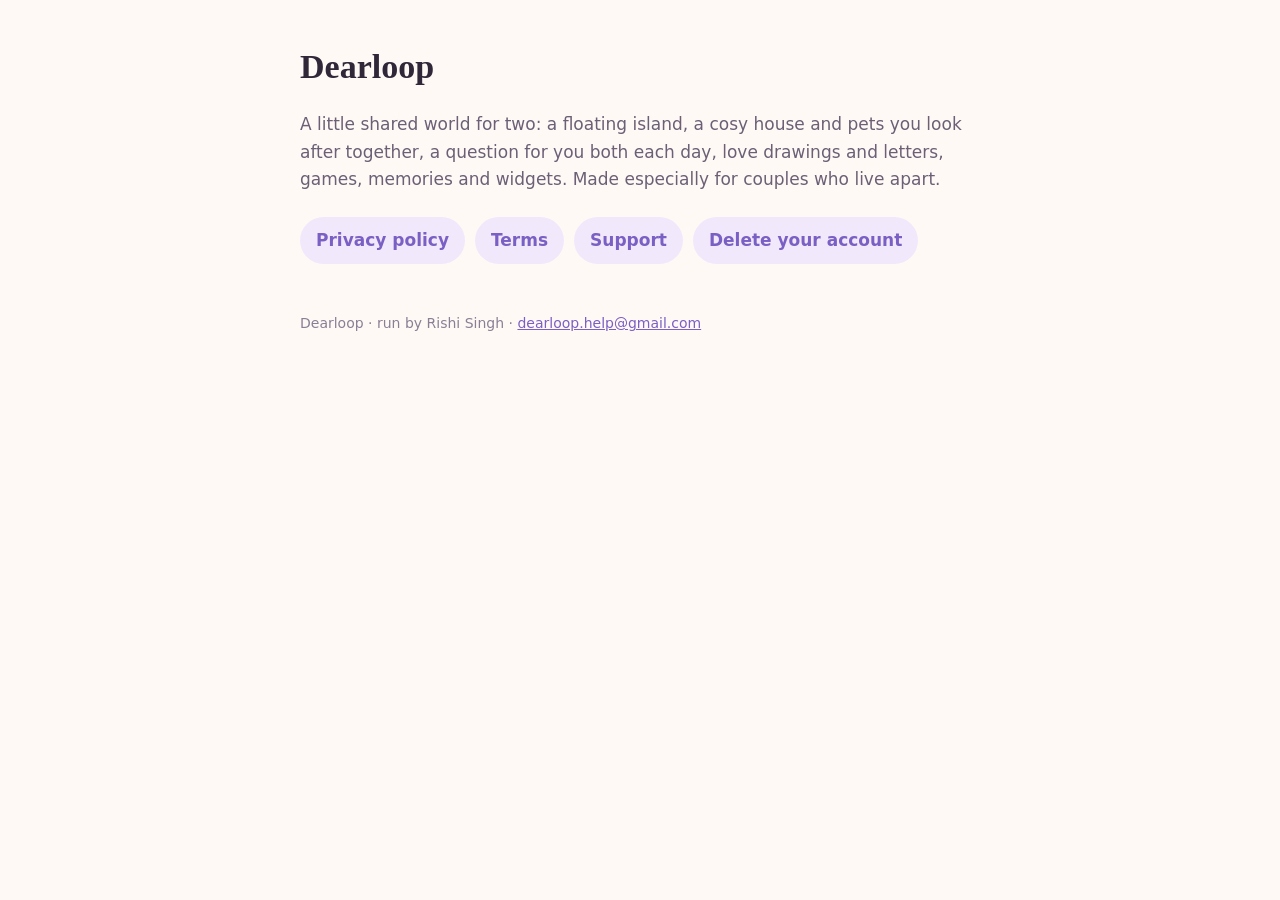
==== index.html @ 75c6da75 "Dearloop website: home, privacy policy, terms, account deletion, support Co-Authored-By: Claude Opus" ====
<!doctype html><html lang="en"><head><meta charset="utf-8"><meta name="viewport" content="width=device-width,initial-scale=1">
<title>Dearloop</title><meta name="description" content="Dearloop: a little shared world for two.">
<style>body{font:17px/1.6 -apple-system,system-ui,sans-serif;max-width:680px;margin:0 auto;padding:40px 20px;color:#302738;background:#FFF9F6}
h1{font-family:Georgia,serif;font-size:34px;margin:0 0 8px}h2{font-size:19px;margin-top:28px}a{color:#7A5FC4}
.lede{color:#6B6075}.links{display:flex;flex-wrap:wrap;gap:10px;margin-top:24px}.links a{background:#F1E9FB;border-radius:999px;padding:10px 16px;text-decoration:none;font-weight:600}
footer{margin-top:48px;color:#8A7F94;font-size:14px}
@media(prefers-color-scheme:dark){body{background:#17121F;color:#EDE7F3}.lede{color:#B3A9BF}.links a{background:#2A2238;color:#CDB8F5}a{color:#CDB8F5}}</style>
</head><body><h1>Dearloop</h1><p class="lede">A little shared world for two: a floating island, a cosy house and pets you look after together,
a question for you both each day, love drawings and letters, games, memories and widgets. Made especially for couples who live apart.</p>
<div class="links"><a href="privacy.html">Privacy policy</a><a href="terms.html">Terms</a><a href="support.html">Support</a><a href="delete-account.html">Delete your account</a></div><footer>Dearloop · run by Rishi Singh · <a href="mailto:dearloop.help@gmail.com">dearloop.help@gmail.com</a></footer></body></html>
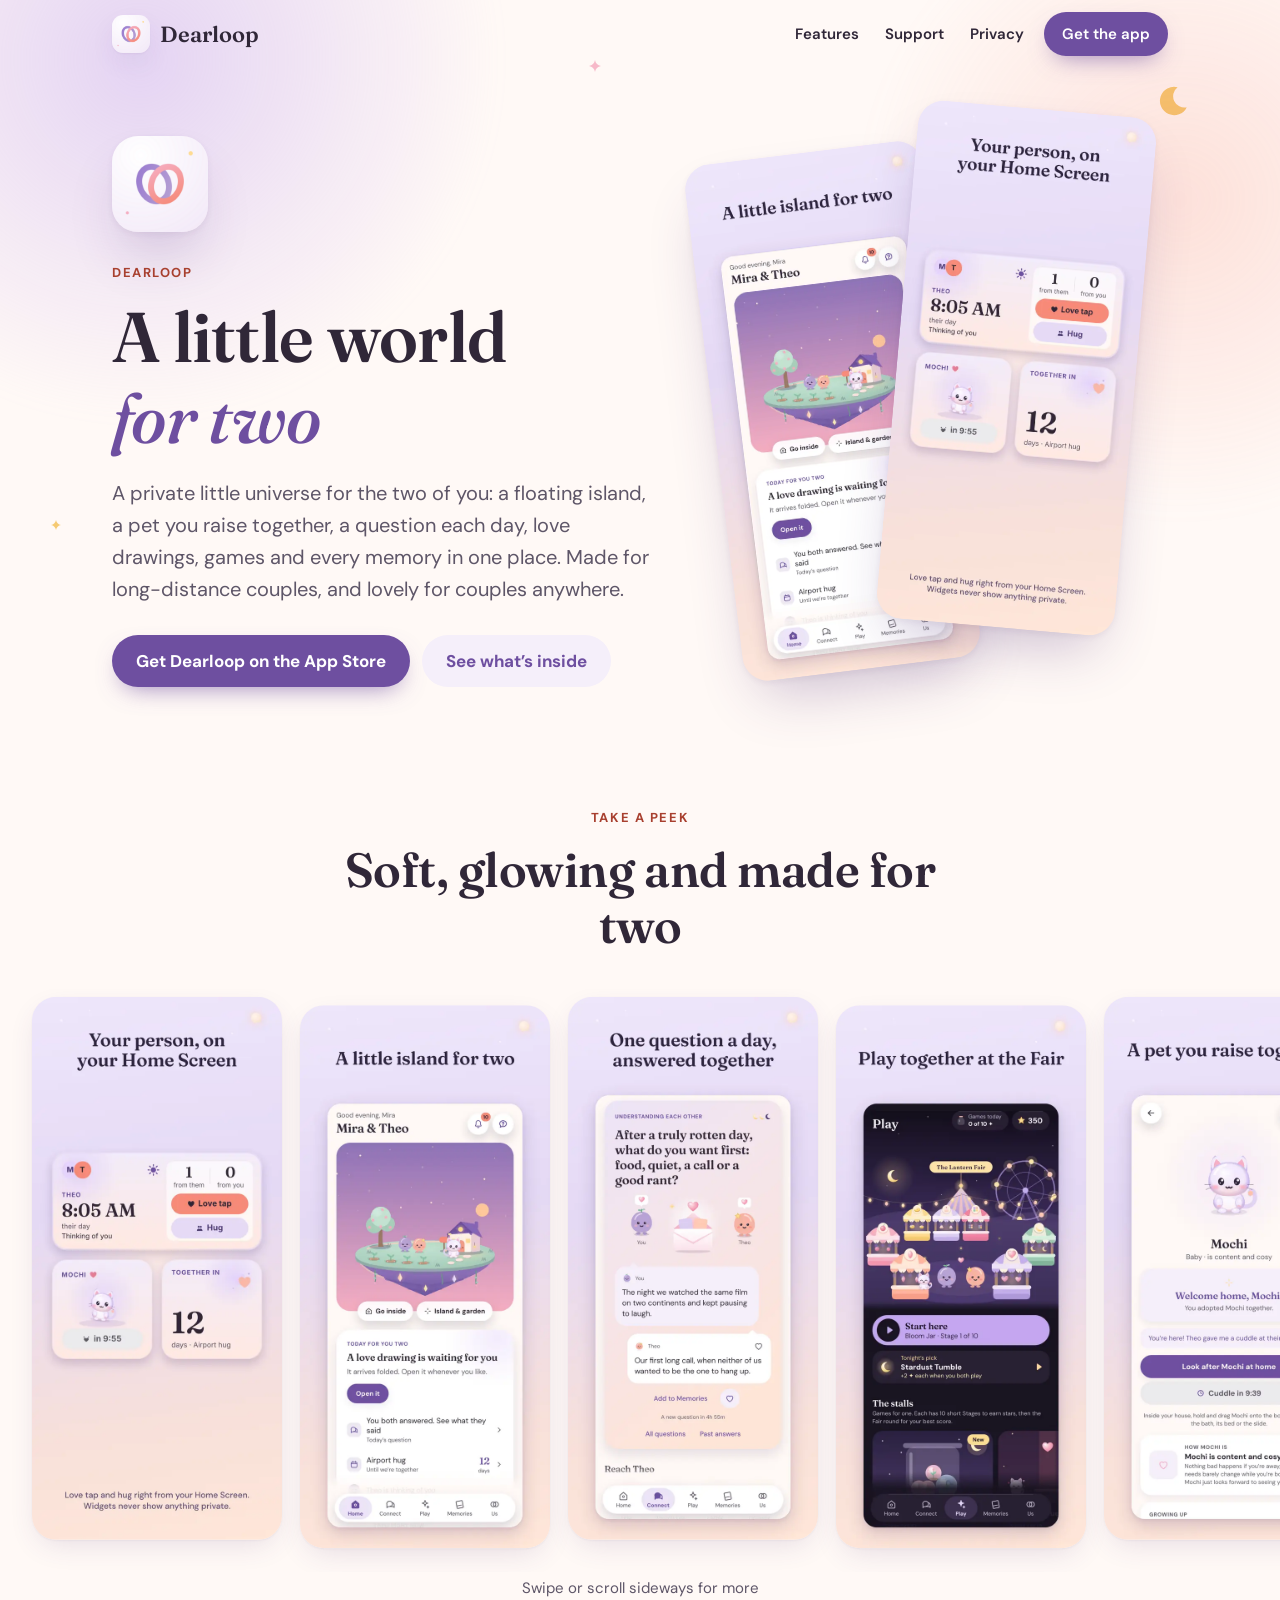
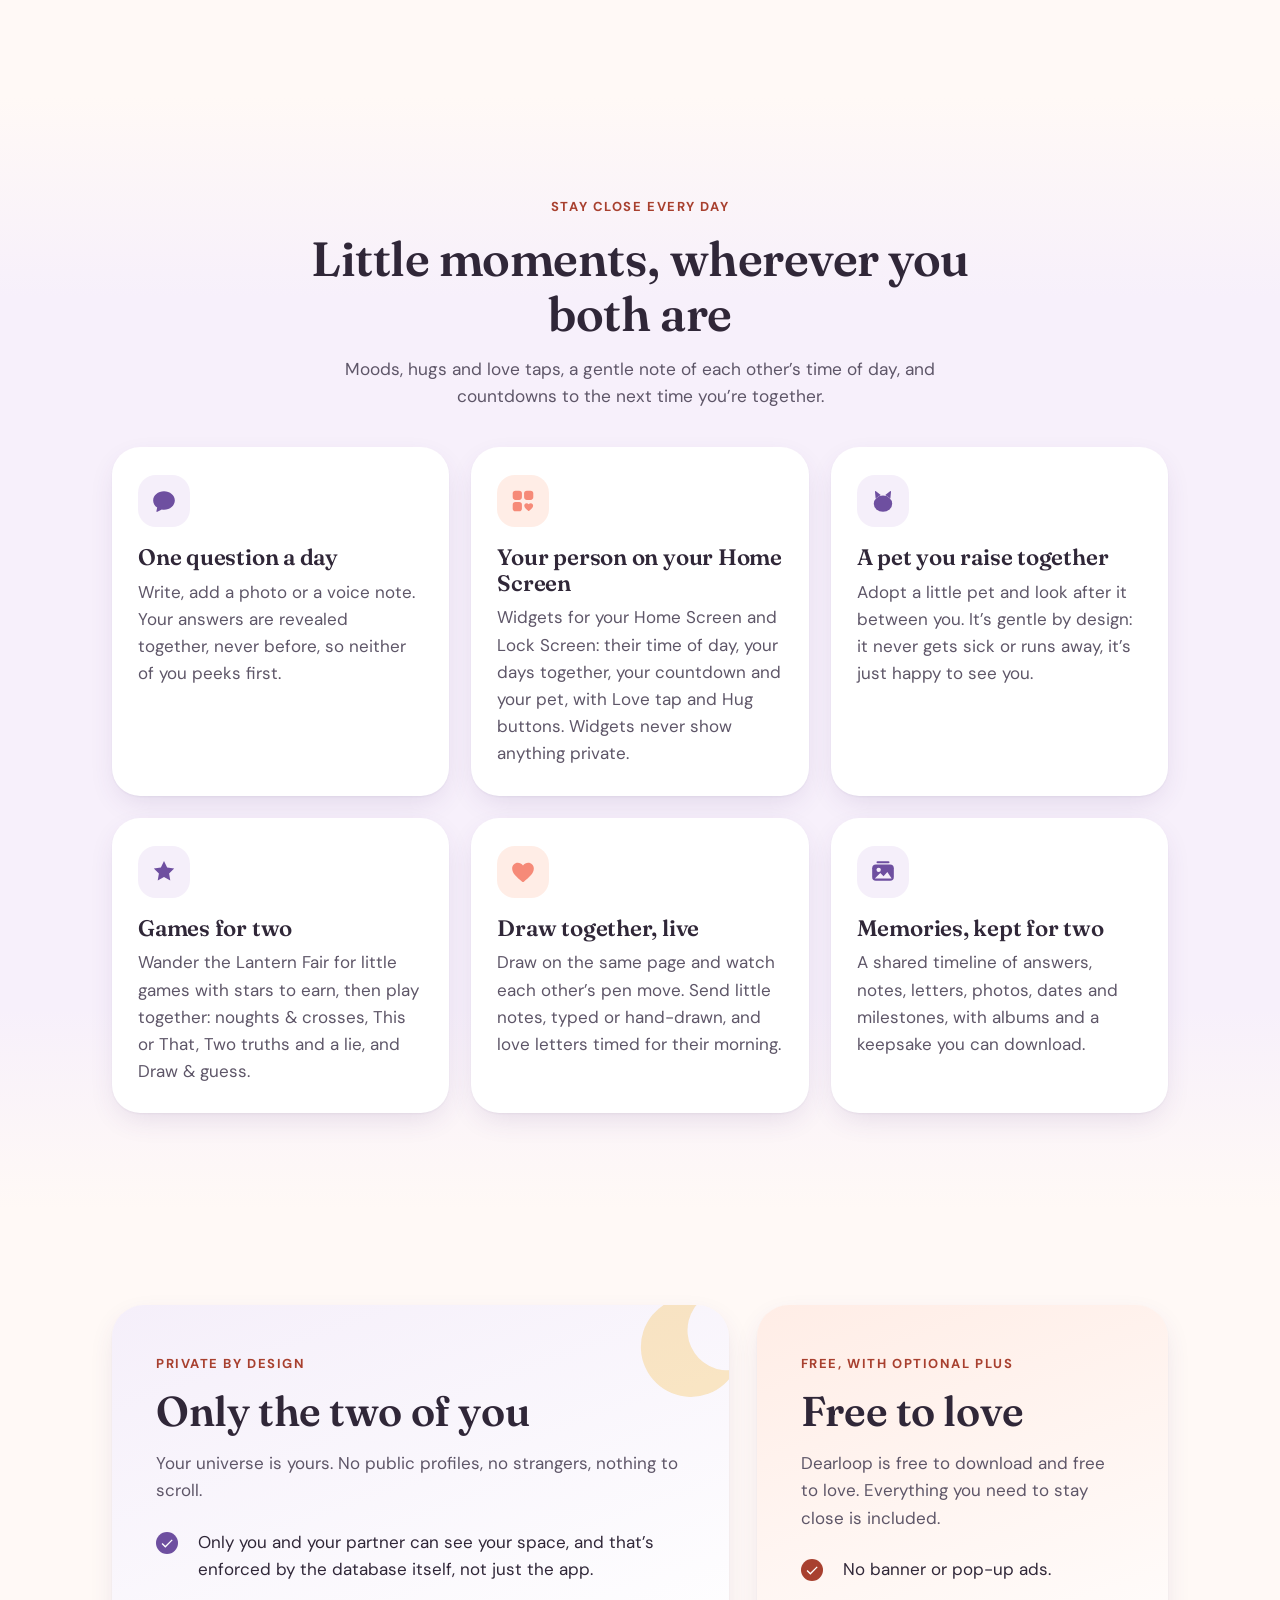
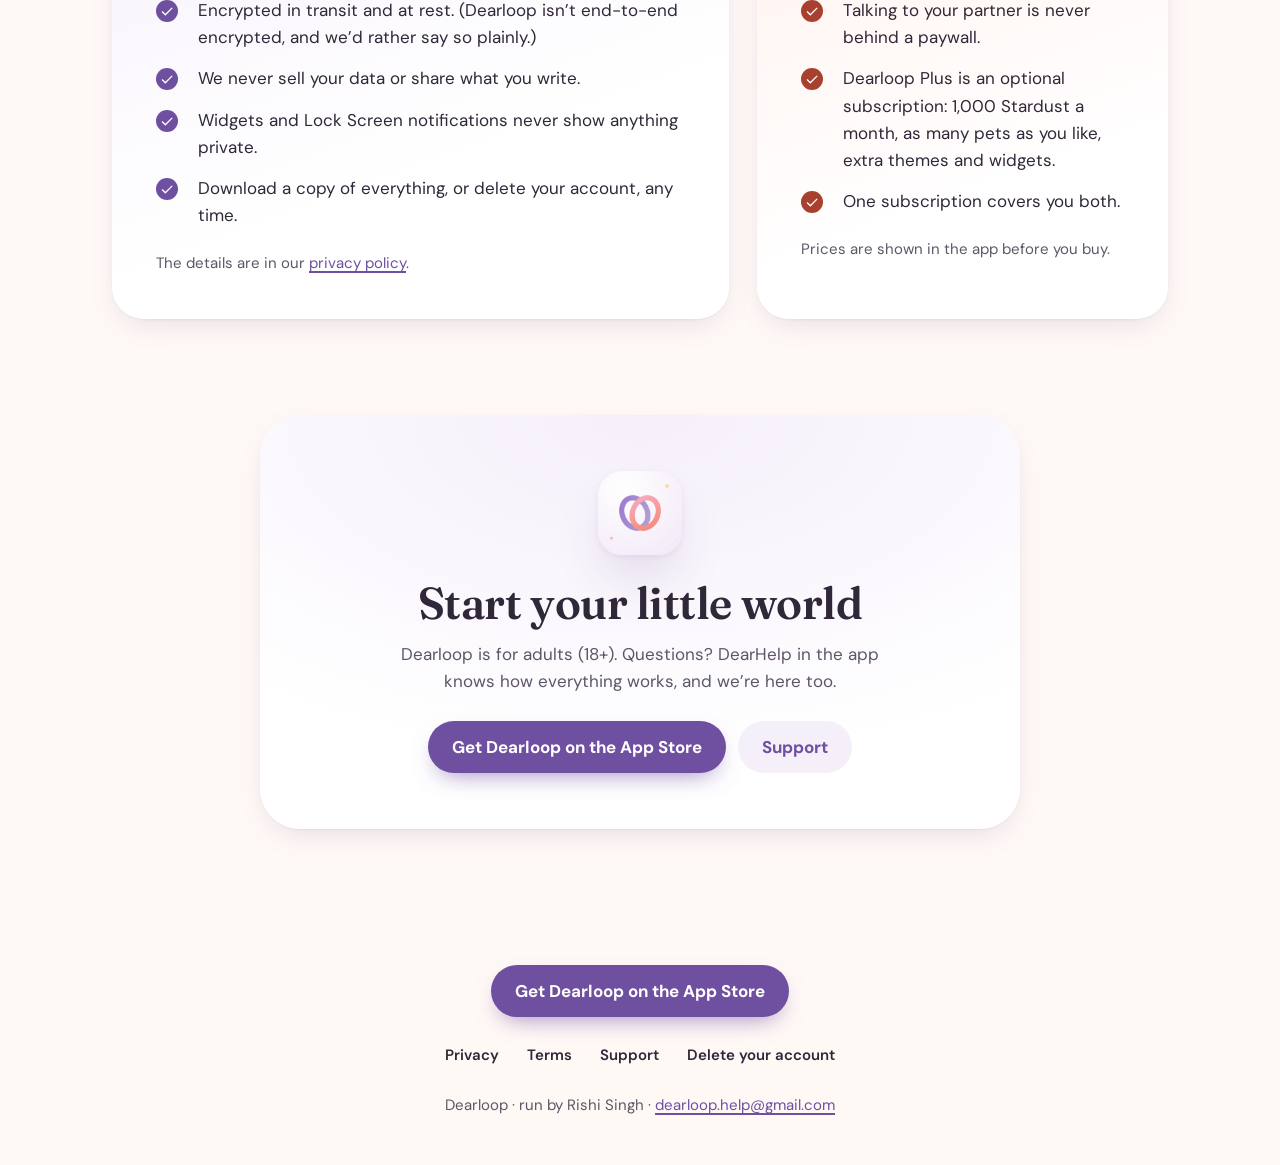
==== commit 8fcade92: "New Dearloop website: animated home page, App Store button, support FAQ, styled legal pages" ====
--- a/index.html
+++ b/index.html
@@ -1,10 +1,355 @@
-<!doctype html><html lang="en"><head><meta charset="utf-8"><meta name="viewport" content="width=device-width,initial-scale=1">
-<title>Dearloop</title><meta name="description" content="Dearloop: a little shared world for two.">
-<style>body{font:17px/1.6 -apple-system,system-ui,sans-serif;max-width:680px;margin:0 auto;padding:40px 20px;color:#302738;background:#FFF9F6}
-h1{font-family:Georgia,serif;font-size:34px;margin:0 0 8px}h2{font-size:19px;margin-top:28px}a{color:#7A5FC4}
-.lede{color:#6B6075}.links{display:flex;flex-wrap:wrap;gap:10px;margin-top:24px}.links a{background:#F1E9FB;border-radius:999px;padding:10px 16px;text-decoration:none;font-weight:600}
-footer{margin-top:48px;color:#8A7F94;font-size:14px}
-@media(prefers-color-scheme:dark){body{background:#17121F;color:#EDE7F3}.lede{color:#B3A9BF}.links a{background:#2A2238;color:#CDB8F5}a{color:#CDB8F5}}</style>
-</head><body><h1>Dearloop</h1><p class="lede">A little shared world for two: a floating island, a cosy house and pets you look after together,
-a question for you both each day, love drawings and letters, games, memories and widgets. Made especially for couples who live apart.</p>
-<div class="links"><a href="privacy.html">Privacy policy</a><a href="terms.html">Terms</a><a href="support.html">Support</a><a href="delete-account.html">Delete your account</a></div><footer>Dearloop · run by Rishi Singh · <a href="mailto:dearloop.help@gmail.com">dearloop.help@gmail.com</a></footer></body></html>
+<!doctype html>
+<html lang="en">
+<head>
+<meta charset="utf-8">
+<meta name="viewport" content="width=device-width,initial-scale=1">
+<title>Dearloop · A little world for two</title>
+<meta name="description" content="Dearloop is a little world for two: a question a day answered together, widgets with love taps and hugs, a pet you raise together, games, live drawing and shared memories. Made for long-distance couples.">
+<link rel="canonical" href="https://rsingh3mags.github.io/">
+<meta name="theme-color" content="#FFF9F6" media="(prefers-color-scheme: light)">
+<meta name="theme-color" content="#191421" media="(prefers-color-scheme: dark)">
+<meta property="og:type" content="website">
+<meta property="og:site_name" content="Dearloop">
+<meta property="og:title" content="Dearloop · A little world for two">
+<meta property="og:description" content="Dearloop is a little world for two: a question a day answered together, widgets with love taps and hugs, a pet you raise together, games, live drawing and shared memories. Made for long-distance couples.">
+<meta property="og:url" content="https://rsingh3mags.github.io/">
+<meta property="og:image" content="https://rsingh3mags.github.io/img/og.jpg">
+<meta property="og:image:width" content="1200">
+<meta property="og:image:height" content="630">
+<meta property="og:image:alt" content="The Dearloop icon beside three screens from the app">
+<meta name="twitter:card" content="summary_large_image">
+<link rel="icon" type="image/png" href="img/favicon.png">
+<link rel="apple-touch-icon" href="img/apple-touch-icon.png">
+<link rel="preconnect" href="https://fonts.googleapis.com">
+<link rel="preconnect" href="https://fonts.gstatic.com" crossorigin>
+<link rel="stylesheet" href="https://fonts.googleapis.com/css2?family=DM+Sans:opsz,wght@9..40,400;9..40,600;9..40,700&family=Fraunces:ital,opsz,wght@0,9..144,500;0,9..144,600;1,9..144,500&display=swap">
+<style>:root{
+  color-scheme:light dark;
+  --bg:#FFF9F6;--bg2:#F7F0FB;--surface:#FFFFFF;--tint:#F5EFFA;--peach-tint:#FFEDE6;
+  --text:#302738;--muted:#5E5668;--brand:#6E4FA0;--brand-ink:#FFFFFF;--peach:#F68A78;--peach-ink:#A8402F;
+  --gold:#F5C25B;--rose:#F6AEC2;--lav:#B8A2D4;--icon-hole:#F5EFFA;
+  --shadow:0 1px 2px rgba(64,40,90,.05),0 10px 30px -8px rgba(80,50,120,.16);
+  --shadow-lg:0 2px 6px rgba(64,40,90,.06),0 30px 60px -20px rgba(80,50,120,.32);
+  --halo1:rgba(196,167,240,.45);--halo2:rgba(246,138,120,.22);
+  --display:"Fraunces",Georgia,"Times New Roman",serif;
+  --body:"DM Sans",system-ui,-apple-system,"Segoe UI",sans-serif;
+}
+@media (prefers-color-scheme:dark){:root{
+  --bg:#191421;--bg2:#1E1828;--surface:#292134;--tint:#33293F;--peach-tint:#3A2833;
+  --text:#F4EEF8;--muted:#C4B8CE;--brand:#C4A7F0;--brand-ink:#1B1424;--peach:#F7A090;--peach-ink:#FFB7A8;
+  --gold:#FFDC93;--rose:#F0A6BC;--lav:#8F78B5;--icon-hole:#33293F;
+  --shadow:0 1px 2px rgba(0,0,0,.3),0 12px 30px -10px rgba(0,0,0,.55);
+  --shadow-lg:0 2px 6px rgba(0,0,0,.3),0 30px 60px -20px rgba(0,0,0,.7);
+  --halo1:rgba(140,100,210,.30);--halo2:rgba(246,138,120,.14);
+}}
+*,*::before,*::after{box-sizing:border-box}
+html{-webkit-text-size-adjust:100%;scroll-behavior:smooth}
+body{margin:0;background:var(--bg);color:var(--text);font:400 17px/1.6 var(--body);overflow-x:hidden;
+  -webkit-font-smoothing:antialiased;text-rendering:optimizeLegibility}
+img,svg{display:block;max-width:100%}
+img{height:auto}
+a{color:var(--brand);text-underline-offset:3px;text-decoration-thickness:1.5px}
+a:hover{text-decoration-thickness:2.5px}
+:focus-visible{outline:3px solid var(--brand);outline-offset:3px;border-radius:10px}
+h1,h2,h3{font-family:var(--display);font-weight:600;line-height:1.15;letter-spacing:-.01em;margin:0;font-optical-sizing:auto}
+p{margin:0}
+.wrap{width:100%;max-width:1120px;margin:0 auto;padding:0 16px}
+@media (min-width:720px){.wrap{padding:0 32px}}
+.skip{position:absolute;left:-9999px;top:8px;z-index:10;background:var(--surface);padding:10px 16px;border-radius:12px}
+.skip:focus{left:16px}
+
+/* Header */
+.top{position:sticky;top:0;z-index:5;transition:background-color .3s ease,box-shadow .3s ease}
+.top .wrap{display:flex;align-items:center;justify-content:space-between;gap:12px;padding-top:12px;padding-bottom:12px}
+.top.stuck{background:color-mix(in srgb,var(--bg) 78%,transparent);-webkit-backdrop-filter:blur(16px) saturate(1.4);backdrop-filter:blur(16px) saturate(1.4);box-shadow:0 8px 24px -16px rgba(60,40,90,.35)}
+.nav{align-items:center}
+.btn.mini{min-height:44px;padding:0 18px;font-size:15px;margin-left:6px}
+.brand{display:flex;align-items:center;gap:10px;text-decoration:none;color:var(--text);font:600 22px/1 var(--display)}
+.brand img{width:38px;height:38px;border-radius:11px;box-shadow:var(--shadow)}
+.nav{display:flex;gap:2px;flex-wrap:nowrap;justify-content:flex-end}
+.nav a{color:var(--text);text-decoration:none;font-weight:600;font-size:15px;padding:10px 12px;border-radius:999px}
+.nav a:hover,.nav a[aria-current=page]{background:var(--tint)}
+@media (max-width:600px){.nav .wide{display:none}.nav a{padding:10px 8px}.btn.mini{padding:0 16px}.brand{font-size:20px}.hero .hero-icon{width:76px;height:76px;border-radius:22px}}
+
+/* Sky glow behind the top of every page */
+.sky{position:absolute;inset:0 0 auto 0;height:720px;overflow:hidden;pointer-events:none;z-index:0}
+.sky::before,.sky::after{content:"";position:absolute;border-radius:50%;filter:blur(10px)}
+.sky::before{width:720px;height:720px;left:-220px;top:-300px;background:radial-gradient(closest-side,var(--halo1),transparent)}
+.sky::after{width:640px;height:640px;right:-220px;top:-120px;background:radial-gradient(closest-side,var(--halo2),transparent)}
+.sky .s{position:absolute;fill:var(--gold);opacity:.85}
+.sky .s.r{fill:var(--rose)}
+.sky .s.l{fill:var(--lav)}
+.sky .moon{position:absolute;fill:var(--gold);opacity:.9}
+@media (prefers-reduced-motion:no-preference){
+  .sky .s{animation:twinkle 5s ease-in-out infinite}
+  .sky .s:nth-child(2n){animation-delay:-2.2s;animation-duration:6.5s}
+  .sky .s:nth-child(3n){animation-delay:-3.7s}
+}
+@media (prefers-reduced-motion:no-preference){
+  .hero-icon{animation:float 7s ease-in-out infinite}
+  .hero-art .a{animation:floatA 9s ease-in-out infinite}
+  .hero-art .b{animation:floatB 8s ease-in-out infinite}
+  .sky .moon{animation:moon 12s ease-in-out infinite}
+  .closing img{animation:float 7s ease-in-out infinite}
+  .js .reveal{opacity:0;transform:translateY(28px);transition:opacity .8s cubic-bezier(.2,.7,.2,1),transform .8s cubic-bezier(.2,.7,.2,1)}
+  .js .reveal.in{opacity:1;transform:none}
+  .js .grid .reveal:nth-child(3n+2),.js .gallery li:nth-child(2n){transition-delay:.08s}
+  .js .grid .reveal:nth-child(3n),.js .gallery li:nth-child(3n){transition-delay:.16s}
+  .gallery img{transition:transform .5s ease}
+  .gallery li:hover img{transform:translateY(-6px) rotate(-1deg)}
+}
+@keyframes float{0%,100%{transform:translateY(0)}50%{transform:translateY(-10px)}}
+@keyframes floatA{0%,100%{transform:rotate(-7deg) translateY(0)}50%{transform:rotate(-5.5deg) translateY(-12px)}}
+@keyframes floatB{0%,100%{transform:rotate(5deg) translateY(0)}50%{transform:rotate(3.5deg) translateY(-16px)}}
+@keyframes moon{0%,100%{transform:translateY(0) rotate(0)}50%{transform:translateY(-8px) rotate(-8deg)}}
+@keyframes twinkle{0%,100%{opacity:.85;transform:scale(1)}50%{opacity:.35;transform:scale(.8)}}
+main,footer{position:relative;z-index:1}
+main{overflow-x:clip}
+
+/* Buttons and pills */
+.btn{display:inline-flex;align-items:center;justify-content:center;gap:10px;min-height:52px;padding:0 24px;border-radius:999px;
+  font:700 17px/1 var(--body);text-decoration:none;white-space:nowrap;transition:transform .2s ease,box-shadow .2s ease}
+.btn.primary{background:var(--brand);color:var(--brand-ink);box-shadow:0 10px 24px -10px rgba(110,79,160,.7)}
+.btn.soft{background:var(--tint);color:var(--brand)}
+.btn:hover{transform:translateY(-1px)}
+.btn svg{width:20px;height:20px;fill:currentColor}
+.eyebrow{display:inline-block;font:700 13px/1 var(--body);letter-spacing:.12em;text-transform:uppercase;color:var(--peach-ink)}
+
+/* Hero */
+.hero{padding:24px 0 56px}
+.hero .wrap{display:grid;gap:44px;align-items:center}
+@media (min-width:900px){.hero .wrap{grid-template-columns:1.05fr .95fr;gap:32px}.hero{padding:40px 0 88px}}
+.hero-icon{width:96px;height:96px;border-radius:26px;box-shadow:var(--shadow-lg);margin-bottom:26px}
+.hero h1{font-size:clamp(2.6rem,8.6vw,4.4rem);font-weight:600}
+.hero h1 em{font-style:italic;font-weight:500;color:var(--brand);white-space:nowrap}
+.hero .lede{font-size:clamp(1.08rem,2.6vw,1.25rem);color:var(--muted);max-width:34em;margin-top:18px}
+.cta{display:flex;flex-wrap:wrap;gap:12px;margin-top:30px;align-items:center}
+.hero-art{position:relative;aspect-ratio:1/1.32;max-width:460px;width:100%;margin:0 auto}
+.hero-art::before{content:"";position:absolute;inset:6% 2%;border-radius:50%;background:radial-gradient(closest-side,var(--halo1),transparent 75%)}
+.hero-art .phone{position:absolute;width:52%;border-radius:26px;box-shadow:var(--shadow-lg);background:var(--tint)}
+.hero-art .a{left:4%;top:7%;transform:rotate(-7deg)}
+.hero-art .b{right:4%;top:0;transform:rotate(5deg);z-index:1}
+
+/* Sections */
+section{padding:64px 0}
+@media (min-width:900px){section{padding:96px 0}}
+.head{max-width:40em;margin-bottom:36px}
+.head h2{font-size:clamp(2rem,5.4vw,3rem);margin-top:12px}
+.head p{color:var(--muted);margin-top:14px;font-size:1.08rem}
+.center{text-align:center;margin-left:auto;margin-right:auto}
+
+/* Gallery */
+.gallery{display:flex;gap:18px;overflow-x:auto;scroll-snap-type:x mandatory;padding:12px 16px 28px;margin:0;list-style:none;
+  scrollbar-width:thin;scrollbar-color:var(--lav) transparent;overscroll-behavior-x:contain}
+.gallery li{flex:0 0 auto;width:min(64vw,250px);scroll-snap-align:center}
+.gallery img{width:100%;height:auto;border-radius:24px;box-shadow:var(--shadow)}
+@media (min-width:1120px){.gallery{justify-content:safe center;padding-left:32px;padding-right:32px}}
+.gallery:focus-visible{outline-offset:-3px}
+.hint{text-align:center;color:var(--muted);font-size:15px;margin-top:4px}
+
+/* Features */
+.features{background:linear-gradient(180deg,transparent,var(--bg2) 18%,var(--bg2) 82%,transparent)}
+.grid{display:grid;gap:18px;grid-template-columns:1fr}
+@media (min-width:640px){.grid{grid-template-columns:1fr 1fr}}
+@media (min-width:1000px){.grid{grid-template-columns:repeat(3,1fr);gap:22px}}
+.card{background:var(--surface);border-radius:28px;padding:28px 26px;box-shadow:var(--shadow)}
+.card h3{font-size:1.4rem;margin:18px 0 8px}
+.card p{color:var(--muted)}
+.badge{width:52px;height:52px;border-radius:18px;display:grid;place-items:center;background:var(--tint)}
+.badge svg{width:26px;height:26px;fill:var(--brand)}
+.card:nth-child(3n+2) .badge{background:var(--peach-tint)}
+.card:nth-child(3n+2) .badge svg{fill:var(--peach)}
+
+/* Private + Plus */
+.split{display:grid;gap:22px}
+@media (min-width:900px){.split{grid-template-columns:1.2fr .8fr;gap:28px}}
+.panel{border-radius:32px;padding:34px 28px;box-shadow:var(--shadow);background:var(--surface);position:relative;overflow:hidden}
+@media (min-width:720px){.panel{padding:44px 44px}}
+.panel.private{background:linear-gradient(160deg,var(--tint),var(--surface) 70%)}
+.panel.plus{background:linear-gradient(160deg,var(--peach-tint),var(--surface) 75%)}
+.panel h2{font-size:clamp(1.9rem,4.6vw,2.6rem);margin:12px 0 14px}
+.panel > p{color:var(--muted)}
+.ticks{list-style:none;padding:0;margin:24px 0 0;display:grid;gap:14px}
+.ticks li{display:grid;grid-template-columns:30px 1fr;gap:12px;align-items:start}
+.ticks li::before{content:"";width:22px;height:22px;margin-top:3px;border-radius:50%;
+  background:var(--brand) url("data:image/svg+xml,%3Csvg xmlns='http://www.w3.org/2000/svg' viewBox='0 0 24 24'%3E%3Cpath d='M9.5 16.2 5.3 12l-1.4 1.4 5.6 5.6 11-11-1.4-1.4z' fill='white'/%3E%3C/svg%3E") center/16px no-repeat}
+@media (prefers-color-scheme:dark){.ticks li::before{background-image:url("data:image/svg+xml,%3Csvg xmlns='http://www.w3.org/2000/svg' viewBox='0 0 24 24'%3E%3Cpath d='M9.5 16.2 5.3 12l-1.4 1.4 5.6 5.6 11-11-1.4-1.4z' fill='%231B1424'/%3E%3C/svg%3E")}}
+.panel.plus .ticks li::before{background-color:var(--peach-ink)}
+.panel .corner{position:absolute;right:-18px;top:-18px;width:120px;height:120px;fill:var(--gold);opacity:.35}
+.note{font-size:15px;color:var(--muted);margin-top:22px}
+
+/* Closing */
+.closing{text-align:center}
+.closing .glow{max-width:760px;margin:0 auto;padding:56px 24px;border-radius:40px;
+  background:radial-gradient(120% 120% at 50% 0%,var(--tint),var(--surface) 70%);box-shadow:var(--shadow)}
+.closing img{width:84px;height:84px;border-radius:24px;margin:0 auto 22px;box-shadow:var(--shadow-lg)}
+.closing h2{font-size:clamp(2rem,5vw,2.8rem)}
+.closing p{color:var(--muted);margin:12px auto 26px;max-width:30em}
+
+/* Article pages (support, legal) */
+.page{padding:20px 0 72px}
+.col{max-width:720px;margin:0 auto}
+.page h1{font-size:clamp(2.3rem,7vw,3.3rem);margin:10px 0 12px}
+.page .lede{font-size:1.15rem;color:var(--muted)}
+.updated{display:inline-block;margin-top:14px;padding:6px 14px;border-radius:999px;background:var(--tint);font-size:14px;font-weight:600;color:var(--muted)}
+.toc{display:flex;flex-wrap:wrap;gap:8px;margin:28px 0 8px;padding:0;list-style:none}
+.toc a{display:inline-block;padding:8px 14px;border-radius:999px;background:var(--surface);box-shadow:var(--shadow);font-size:14px;font-weight:600;text-decoration:none}
+.doc{background:var(--surface);border-radius:32px;padding:10px 24px 30px;margin-top:28px;box-shadow:var(--shadow)}
+@media (min-width:720px){.doc{padding:16px 48px 40px}}
+.doc h2{font-size:1.45rem;margin:30px 0 10px;scroll-margin-top:20px}
+.doc p{color:var(--text)}
+.doc p + p{margin-top:12px}
+.intro{font-size:1.08rem;margin-top:24px}
+.others{display:flex;flex-wrap:wrap;gap:10px;margin-top:28px}
+.faq{display:grid;gap:12px;margin-top:32px}
+.faq details{background:var(--surface);border-radius:22px;box-shadow:var(--shadow)}
+.faq summary{cursor:pointer;list-style:none;padding:20px 56px 20px 22px;font:600 1.12rem/1.35 var(--display);position:relative;border-radius:22px}
+.faq summary::-webkit-details-marker{display:none}
+.faq summary::after{content:"";position:absolute;right:20px;top:50%;width:26px;height:26px;margin-top:-13px;border-radius:50%;
+  background:var(--tint) url("data:image/svg+xml,%3Csvg xmlns='http://www.w3.org/2000/svg' viewBox='0 0 24 24'%3E%3Cpath d='M7 10l5 5 5-5z' fill='%236E4FA0'/%3E%3C/svg%3E") center/20px no-repeat;transition:transform .2s ease}
+@media (prefers-color-scheme:dark){.faq summary::after{background-image:url("data:image/svg+xml,%3Csvg xmlns='http://www.w3.org/2000/svg' viewBox='0 0 24 24'%3E%3Cpath d='M7 10l5 5 5-5z' fill='%23C4A7F0'/%3E%3C/svg%3E")}}
+.faq details[open] summary::after{transform:rotate(180deg)}
+.faq .a{padding:0 22px 22px;color:var(--muted)}
+.faq .a p + p{margin-top:10px}
+.contact{margin-top:40px;border-radius:32px;padding:34px 28px;text-align:center;background:linear-gradient(160deg,var(--peach-tint),var(--surface) 80%);box-shadow:var(--shadow)}
+.contact h2{font-size:1.8rem;margin-bottom:10px}
+.contact p{color:var(--muted);max-width:32em;margin:0 auto 22px}
+.contact .btn{max-width:100%;white-space:normal;overflow-wrap:anywhere}
+
+/* Footer */
+footer{padding:40px 0 48px;color:var(--muted);font-size:15px}
+footer .wrap{display:grid;gap:18px;justify-items:center;text-align:center}
+footer nav{display:flex;flex-wrap:wrap;justify-content:center;gap:6px 4px}
+footer nav a{color:var(--text);text-decoration:none;font-weight:600;padding:8px 12px;border-radius:999px}
+footer nav a:hover{background:var(--tint)}
+footer .who a{color:var(--brand)}
+@media (prefers-reduced-motion:reduce){html{scroll-behavior:auto}*{transition:none!important;animation:none!important}}</style>
+<style>
+.sky .s:nth-of-type(1){width:18px;right:24%;top:120px}
+.sky .s:nth-of-type(2){width:12px;left:46%;top:60px}
+.sky .s:nth-of-type(3){width:14px;right:12%;top:210px}
+.sky .s:nth-of-type(4){width:10px;left:4%;top:520px}
+.sky .s:nth-of-type(5){width:16px;right:30%;top:520px}
+.sky .moon{width:34px;right:7%;top:84px}
+@media (max-width:720px){.sky .s:nth-of-type(1),.sky .s:nth-of-type(3),.sky .s:nth-of-type(4),.sky .s:nth-of-type(5){display:none}.sky .moon{top:90px;right:5%;width:26px;opacity:.6}}
+</style>
+</head>
+<body>
+<a class="skip" href="#main">Skip to content</a>
+<div class="sky" aria-hidden="true">
+  <svg class="s" viewBox="0 0 24 24" aria-hidden="true" focusable="false"><path d="M12 0c.9 6.4 5.6 11.1 12 12-6.4.9-11.1 5.6-12 12-.9-6.4-5.6-11.1-12-12C6.4 11.1 11.1 6.4 12 0z"/></svg><svg class="s r" viewBox="0 0 24 24" aria-hidden="true" focusable="false"><path d="M12 0c.9 6.4 5.6 11.1 12 12-6.4.9-11.1 5.6-12 12-.9-6.4-5.6-11.1-12-12C6.4 11.1 11.1 6.4 12 0z"/></svg><svg class="s l" viewBox="0 0 24 24" aria-hidden="true" focusable="false"><path d="M12 0c.9 6.4 5.6 11.1 12 12-6.4.9-11.1 5.6-12 12-.9-6.4-5.6-11.1-12-12C6.4 11.1 11.1 6.4 12 0z"/></svg><svg class="s" viewBox="0 0 24 24" aria-hidden="true" focusable="false"><path d="M12 0c.9 6.4 5.6 11.1 12 12-6.4.9-11.1 5.6-12 12-.9-6.4-5.6-11.1-12-12C6.4 11.1 11.1 6.4 12 0z"/></svg><svg class="s r" viewBox="0 0 24 24" aria-hidden="true" focusable="false"><path d="M12 0c.9 6.4 5.6 11.1 12 12-6.4.9-11.1 5.6-12 12-.9-6.4-5.6-11.1-12-12C6.4 11.1 11.1 6.4 12 0z"/></svg><svg class="moon" viewBox="0 0 48 48" aria-hidden="true" focusable="false"><path d="M30.5 4.6A20 20 0 1 0 43.4 33 16 16 0 0 1 30.5 4.6z"/></svg>
+</div>
+<header class="top"><div class="wrap">
+  <a class="brand" href="index.html"><img src="img/icon-256.png" alt="" width="38" height="38">Dearloop</a>
+  <nav class="nav" aria-label="Main"><a href="index.html#features" class="wide">Features</a><a href="support.html">Support</a><a href="privacy.html" class="wide">Privacy</a><a class="btn primary mini" href="https://apps.apple.com/app/id6832849620" aria-label="Get Dearloop on the App Store">Get the app</a></nav>
+</div></header>
+<main id="main">
+<section class="hero" aria-labelledby="hero-title"><div class="wrap">
+  <div>
+    <img class="hero-icon" src="img/icon-256.png" width="96" height="96" alt="The Dearloop icon: two soft, overlapping rings in lavender and peach">
+    <span class="eyebrow">Dearloop</span>
+    <h1 id="hero-title" style="margin-top:12px">A little world <em>for two</em></h1>
+    <p class="lede">A private little universe for the two of you: a floating island, a pet you raise together, a question each day,
+    love drawings, games and every memory in one place. Made for long-distance couples, and lovely for couples anywhere.</p>
+    <div class="cta"><a class="btn primary" href="https://apps.apple.com/app/id6832849620">Get Dearloop on the App Store</a><a class="btn soft" href="#features">See what’s inside</a></div>
+  </div>
+  <div class="hero-art">
+    <img class="phone a" src="img/02-island.webp" width="600" height="1304" alt="Home in Dearloop: a floating island with two round blob characters, their pet and a little house" decoding="async">
+    <img class="phone b" src="img/01-widgets.webp" width="600" height="1304" alt="Dearloop widgets on a Home Screen: the time where your partner is, Love tap and Hug buttons, your pet and a countdown" decoding="async">
+  </div>
+</div></section>
+
+<section aria-labelledby="peek-title" style="padding-top:0">
+  <div class="wrap"><div class="head center reveal">
+    <span class="eyebrow">Take a peek</span>
+    <h2 id="peek-title">Soft, glowing and made for two</h2>
+  </div></div>
+  <ul class="gallery" tabindex="0" aria-label="Screens from the app (scrolls sideways)">
+    <li class="reveal"><img src="img/01-widgets.webp" width="600" height="1304" alt="Dearloop widgets on a Home Screen: the time where your partner is, Love tap and Hug buttons, your pet and a countdown" loading="lazy" decoding="async"></li>
+    <li class="reveal"><img src="img/02-island.webp" width="600" height="1304" alt="Home in Dearloop: a floating island with two round blob characters, their pet and a little house" loading="lazy" decoding="async"></li>
+    <li class="reveal"><img src="img/03-question.webp" width="600" height="1304" alt="Today’s question with both partners’ answers revealed together" loading="lazy" decoding="async"></li>
+    <li class="reveal"><img src="img/04-play.webp" width="600" height="1304" alt="The Lantern Fair, where you play little games together" loading="lazy" decoding="async"></li>
+    <li class="reveal"><img src="img/05-pet.webp" width="600" height="1304" alt="Mochi, a shared pet kitten, content and cosy" loading="lazy" decoding="async"></li>
+    <li class="reveal"><img src="img/06-drawing.webp" width="600" height="1304" alt="A shared drawing page with a heart drawn together, live" loading="lazy" decoding="async"></li>
+    <li class="reveal"><img src="img/07-memories.webp" width="600" height="1304" alt="The shared Memories timeline with milestones" loading="lazy" decoding="async"></li>
+    <li class="reveal"><img src="img/08-private.webp" width="600" height="1304" alt="The Private by design page: only the two of you can see your space" loading="lazy" decoding="async"></li>
+  </ul>
+  <p class="hint" aria-hidden="true">Swipe or scroll sideways for more</p>
+</section>
+
+<section class="features" id="features" aria-labelledby="features-title"><div class="wrap">
+  <div class="head center reveal">
+    <span class="eyebrow">Stay close every day</span>
+    <h2 id="features-title">Little moments, wherever you both are</h2>
+    <p>Moods, hugs and love taps, a gentle note of each other’s time of day, and countdowns to the next time you’re together.</p>
+  </div>
+  <div class="grid">
+    <article class="card reveal"><div class="badge"><svg viewBox="0 0 24 24" aria-hidden="true" focusable="false"><path d="M12 3C6.5 3 2 6.8 2 11.5c0 2.6 1.4 5 3.7 6.5L5 21.4c-.1.5.4.9.9.6l4.1-2.2c.7.1 1.3.2 2 .2 5.5 0 10-3.8 10-8.5S17.5 3 12 3z"/></svg></div><h3>One question a day</h3><p>Write, add a photo or a voice note. Your answers are revealed together, never before, so neither of you peeks first.</p></article>
+    <article class="card reveal"><div class="badge"><svg viewBox="0 0 24 24" aria-hidden="true" focusable="false"><rect x="2.5" y="2.5" width="8.5" height="8.5" rx="2.6"/><rect x="13" y="2.5" width="8.5" height="8.5" rx="2.6"/><rect x="2.5" y="13" width="8.5" height="8.5" rx="2.6"/><path d="M17.25 21.2c-.2 0-.4-.1-.5-.2-1.9-1.6-3.6-3-3.6-4.8 0-1.2.9-2.2 2.1-2.2.8 0 1.5.4 2 1 .5-.6 1.2-1 2-1 1.2 0 2.1 1 2.1 2.2 0 1.8-1.7 3.2-3.6 4.8-.1.1-.3.2-.5.2z"/></svg></div><h3>Your person on your Home Screen</h3><p>Widgets for your Home Screen and Lock Screen: their time of day, your days together, your countdown and your pet, with Love tap and Hug buttons. Widgets never show anything private.</p></article>
+    <article class="card reveal"><div class="badge"><svg viewBox="0 0 24 24" aria-hidden="true" focusable="false"><ellipse cx="12" cy="14.5" rx="8.5" ry="7.5"/><path d="M5.2 9.6 4.6 3.4c0-.5.5-.8.9-.5l4.4 3.5zM18.8 9.6l.6-6.2c0-.5-.5-.8-.9-.5l-4.4 3.5z"/></svg></div><h3>A pet you raise together</h3><p>Adopt a little pet and look after it between you. It’s gentle by design: it never gets sick or runs away, it’s just happy to see you.</p></article>
+    <article class="card reveal"><div class="badge"><svg viewBox="0 0 24 24" aria-hidden="true" focusable="false"><path d="M12 1.8l2.9 6 6.5.9-4.7 4.6 1.1 6.5L12 16.7l-5.8 3.1 1.1-6.5-4.7-4.6 6.5-.9z"/></svg></div><h3>Games for two</h3><p>Wander the Lantern Fair for little games with stars to earn, then play together: noughts & crosses, This or That, Two truths and a lie, and Draw & guess.</p></article>
+    <article class="card reveal"><div class="badge"><svg viewBox="0 0 24 24" aria-hidden="true" focusable="false"><path d="M12 21.3c-.3 0-.6-.1-.8-.3C6.3 16.9 2 13.3 2 8.8 2 5.8 4.3 3.5 7.2 3.5c1.9 0 3.6 1 4.8 2.5 1.2-1.5 2.9-2.5 4.8-2.5C19.7 3.5 22 5.8 22 8.8c0 4.5-4.3 8.1-9.2 12.2-.2.2-.5.3-.8.3z"/></svg></div><h3>Draw together, live</h3><p>Draw on the same page and watch each other’s pen move. Send little notes, typed or hand-drawn, and love letters timed for their morning.</p></article>
+    <article class="card reveal"><div class="badge"><svg viewBox="0 0 24 24" aria-hidden="true" focusable="false"><rect x="2" y="5" width="20" height="15" rx="3.5"/><circle cx="8" cy="10" r="2" fill="var(--icon-hole)"/><path d="M4.5 18l5-5 3 3 3.5-4 4 6z" fill="var(--icon-hole)"/><rect x="6" y="2" width="12" height="2" rx="1"/></svg></div><h3>Memories, kept for two</h3><p>A shared timeline of answers, notes, letters, photos, dates and milestones, with albums and a keepsake you can download.</p></article>
+  </div>
+</div></section>
+
+<section aria-label="Privacy and pricing"><div class="wrap"><div class="split">
+  <div class="panel private reveal" aria-labelledby="private-title">
+    <svg class="corner" viewBox="0 0 48 48" aria-hidden="true" focusable="false"><path d="M30.5 4.6A20 20 0 1 0 43.4 33 16 16 0 0 1 30.5 4.6z"/></svg>
+    <span class="eyebrow">Private by design</span>
+    <h2 id="private-title">Only the two of you</h2>
+    <p>Your universe is yours. No public profiles, no strangers, nothing to scroll.</p>
+    <ul class="ticks">
+      <li><span>Only you and your partner can see your space, and that’s enforced by the database itself, not just the app.</span></li>
+      <li><span>Encrypted in transit and at rest. (Dearloop isn’t end-to-end encrypted, and we’d rather say so plainly.)</span></li>
+      <li><span>We never sell your data or share what you write.</span></li>
+      <li><span>Widgets and Lock Screen notifications never show anything private.</span></li>
+      <li><span>Download a copy of everything, or delete your account, any time.</span></li>
+    </ul>
+    <p class="note">The details are in our <a href="privacy.html">privacy policy</a>.</p>
+  </div>
+  <div class="panel plus reveal" aria-labelledby="plus-title">
+    <span class="eyebrow">Free, with optional Plus</span>
+    <h2 id="plus-title">Free to love</h2>
+    <p>Dearloop is free to download and free to love. Everything you need to stay close is included.</p>
+    <ul class="ticks">
+      <li><span>No banner or pop-up ads.</span></li>
+      <li><span>Talking to your partner is never behind a paywall.</span></li>
+      <li><span>Dearloop Plus is an optional subscription: 1,000 Stardust a month, as many pets as you like, extra themes and widgets.</span></li>
+      <li><span>One subscription covers you both.</span></li>
+    </ul>
+    <p class="note">Prices are shown in the app before you buy.</p>
+  </div>
+</div></div></section>
+
+<section class="closing" aria-labelledby="closing-title" style="padding-top:0"><div class="wrap"><div class="glow reveal">
+  <img src="img/icon-256.png" width="84" height="84" alt="">
+  <h2 id="closing-title">Start your little world</h2>
+  <p>Dearloop is for adults (18+). Questions? DearHelp in the app knows how everything works, and we’re here too.</p>
+  <div class="cta" style="justify-content:center;margin-top:0"><a class="btn primary" href="https://apps.apple.com/app/id6832849620">Get Dearloop on the App Store</a><a class="btn soft" href="support.html">Support</a></div>
+</div></div></section>
+</main>
+<footer><div class="wrap">
+  <a class="btn primary" href="https://apps.apple.com/app/id6832849620">Get Dearloop on the App Store</a>
+  <nav aria-label="Footer">
+    <a href="privacy.html">Privacy</a><a href="terms.html">Terms</a><a href="support.html">Support</a><a href="delete-account.html">Delete your account</a>
+  </nav>
+  <p class="who">Dearloop · run by Rishi Singh · <a href="mailto:dearloop.help@gmail.com">dearloop.help@gmail.com</a></p>
+</div></footer>
+<script>(function(){
+var d=document,top=d.querySelector('.top');
+function onScroll(){top.classList.toggle('stuck',scrollY>8)}
+addEventListener('scroll',onScroll,{passive:true});onScroll();
+if(!matchMedia('(prefers-reduced-motion: no-preference)').matches||!('IntersectionObserver' in window))return;
+d.documentElement.classList.add('js');
+var io=new IntersectionObserver(function(es){es.forEach(function(e){if(e.isIntersecting){var t=e.target;
+(t.classList.contains('gallery')?t.querySelectorAll('.reveal'):[t]).forEach(function(x){x.classList.add('in')});io.unobserve(t)}})},{rootMargin:'0px 0px -8% 0px',threshold:.08});
+d.querySelectorAll('.reveal,.gallery').forEach(function(el){if(!el.closest('.gallery')||el.classList.contains('gallery'))io.observe(el)});
+var g=d.querySelector('.gallery');if(!g)return;
+var items=g.querySelectorAll('li'),busy=false;
+function para(){busy=false;var r=g.getBoundingClientRect();if(r.bottom<0||r.top>innerHeight)return;
+var mid=innerHeight/2,c=r.top+r.height/2-mid;items.forEach(function(li,i){li.style.translate='0 '+(c*(i%2?-0.06:0.06)).toFixed(1)+'px'})}
+addEventListener('scroll',function(){if(!busy){busy=true;requestAnimationFrame(para)}},{passive:true});para();
+})();</script>
+</body>
+</html>
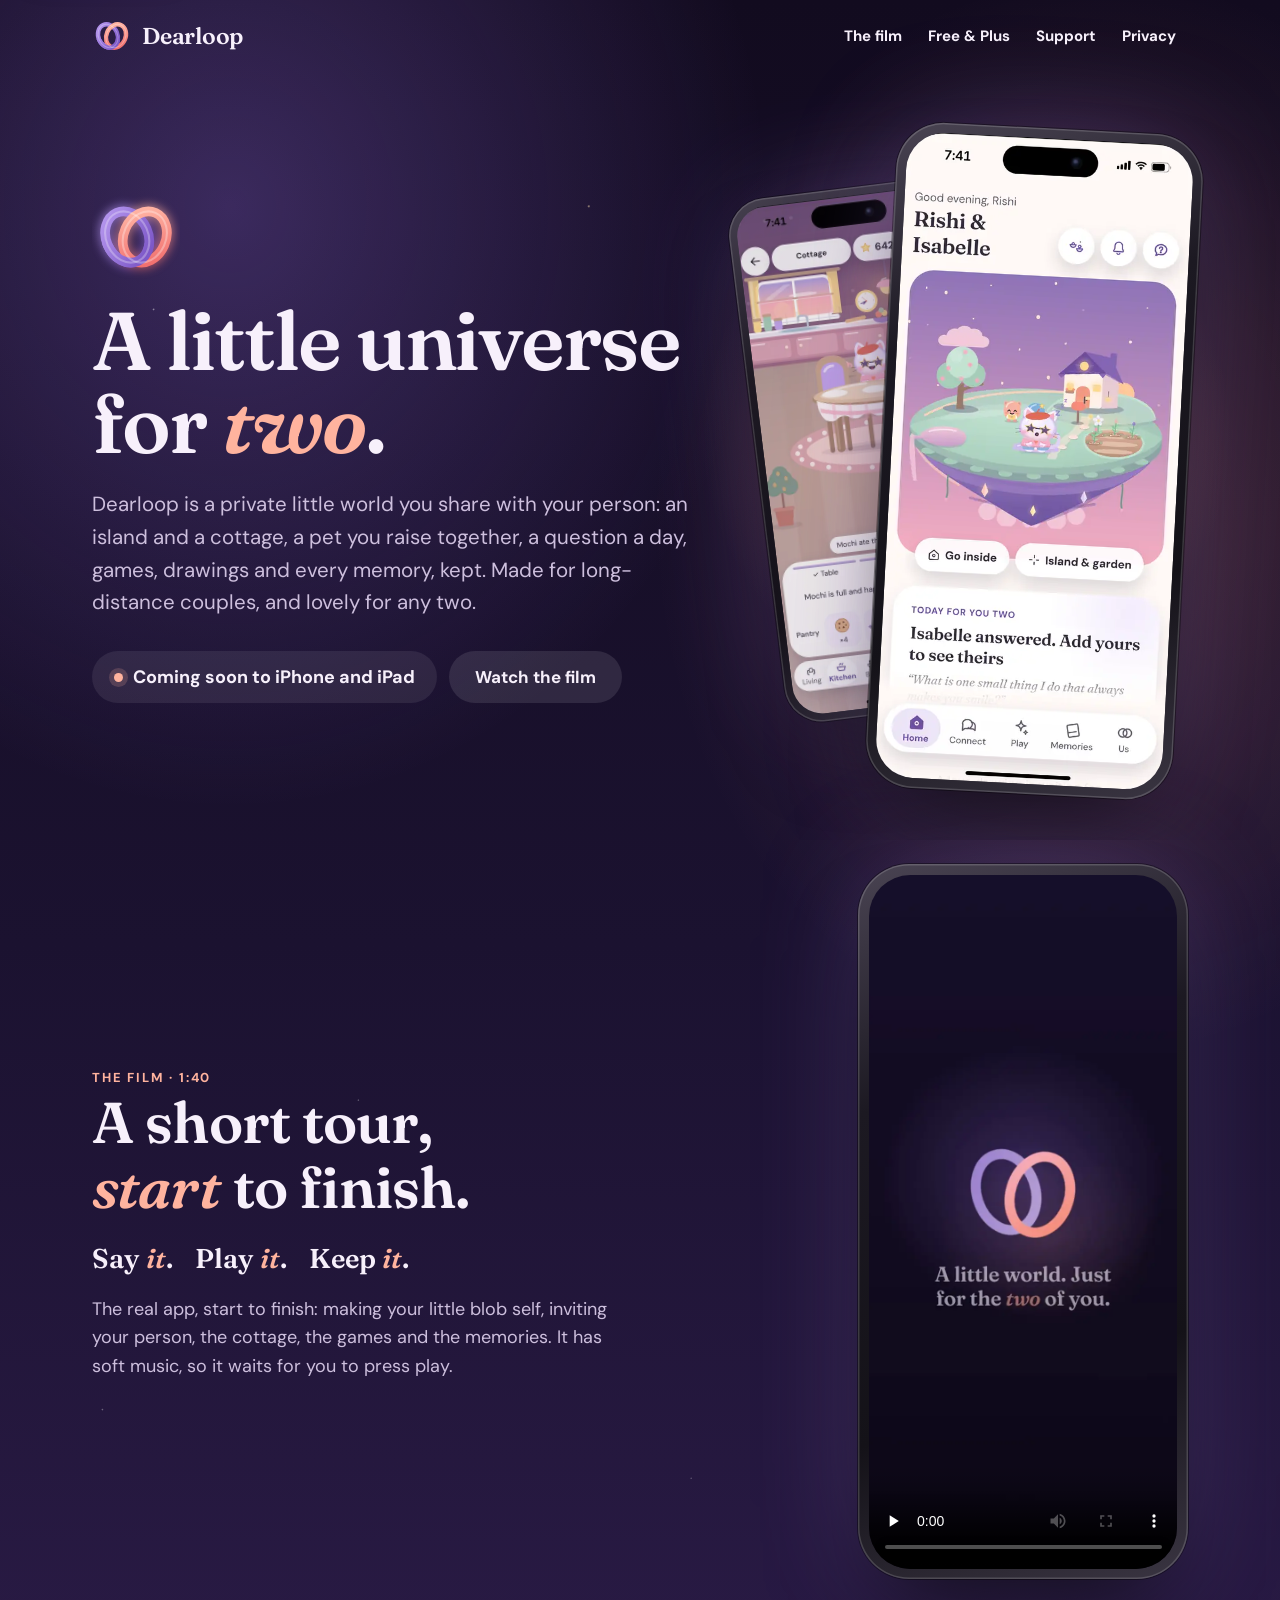
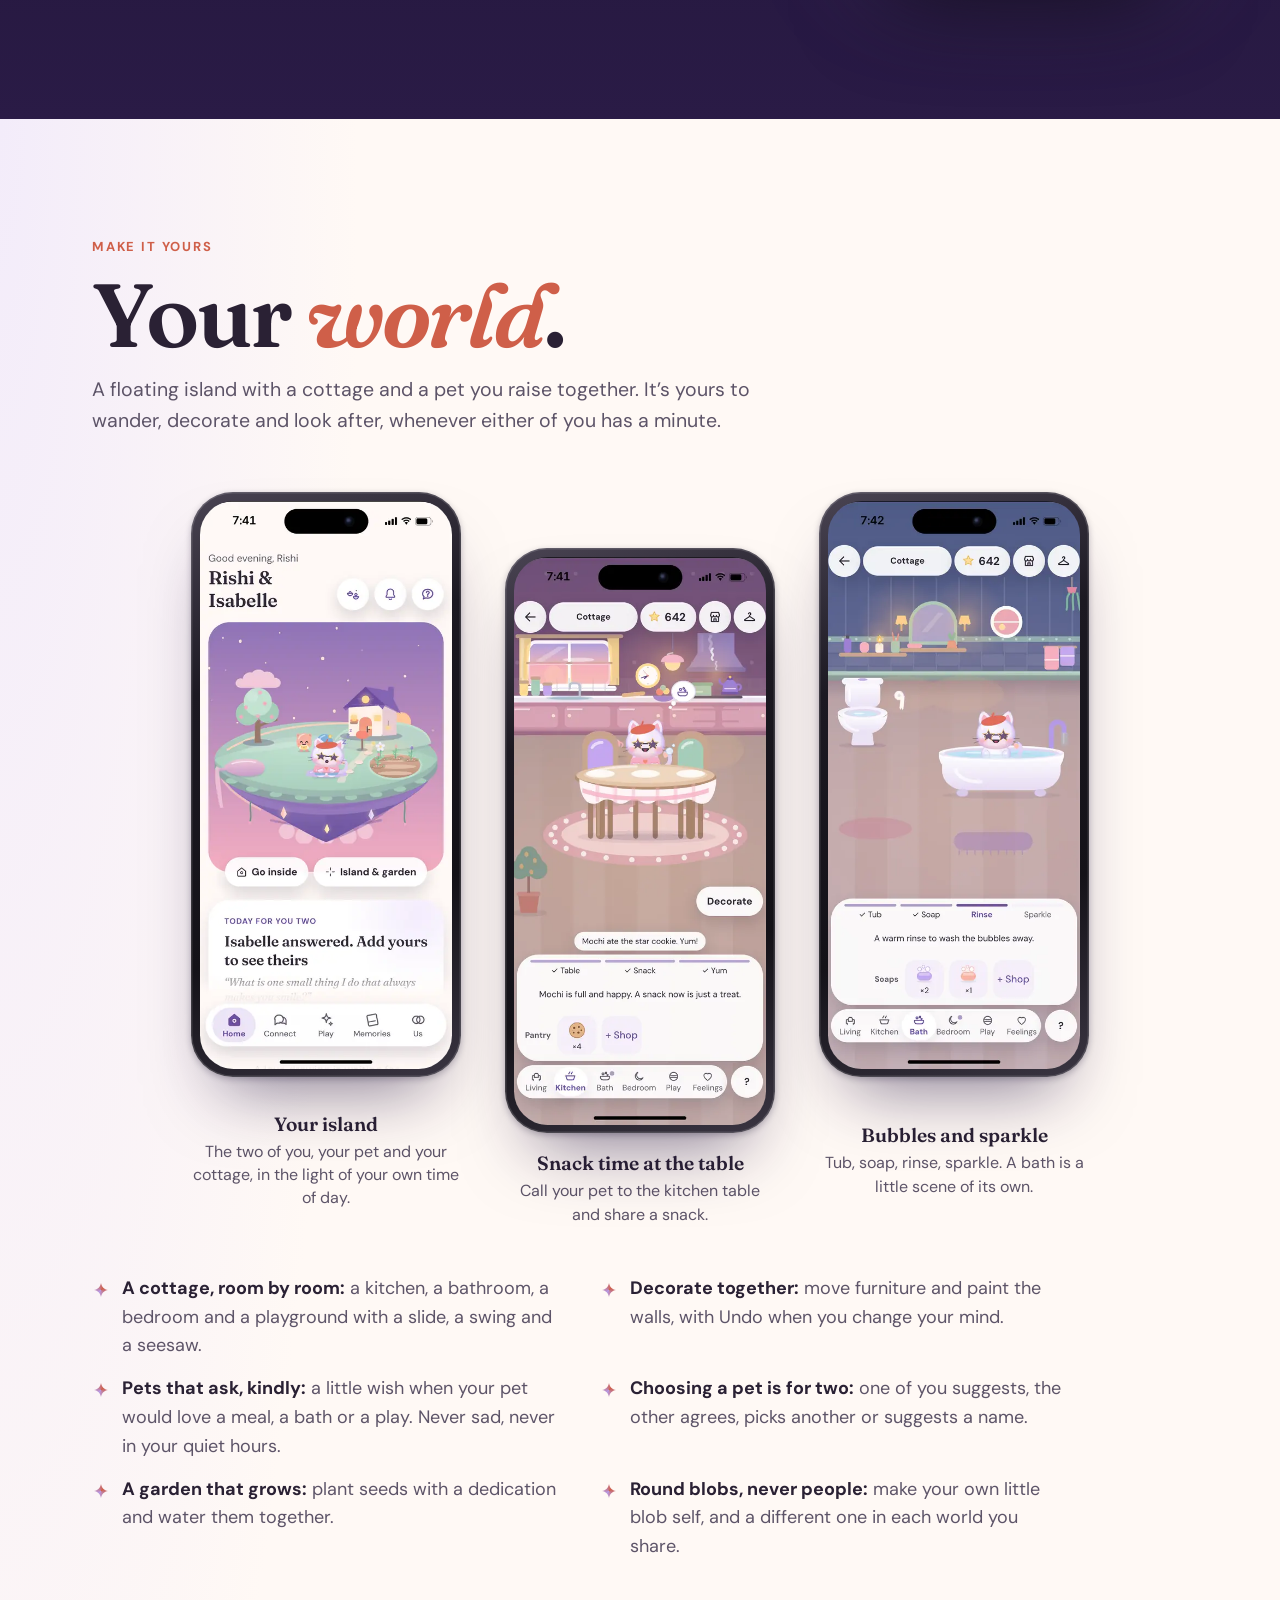
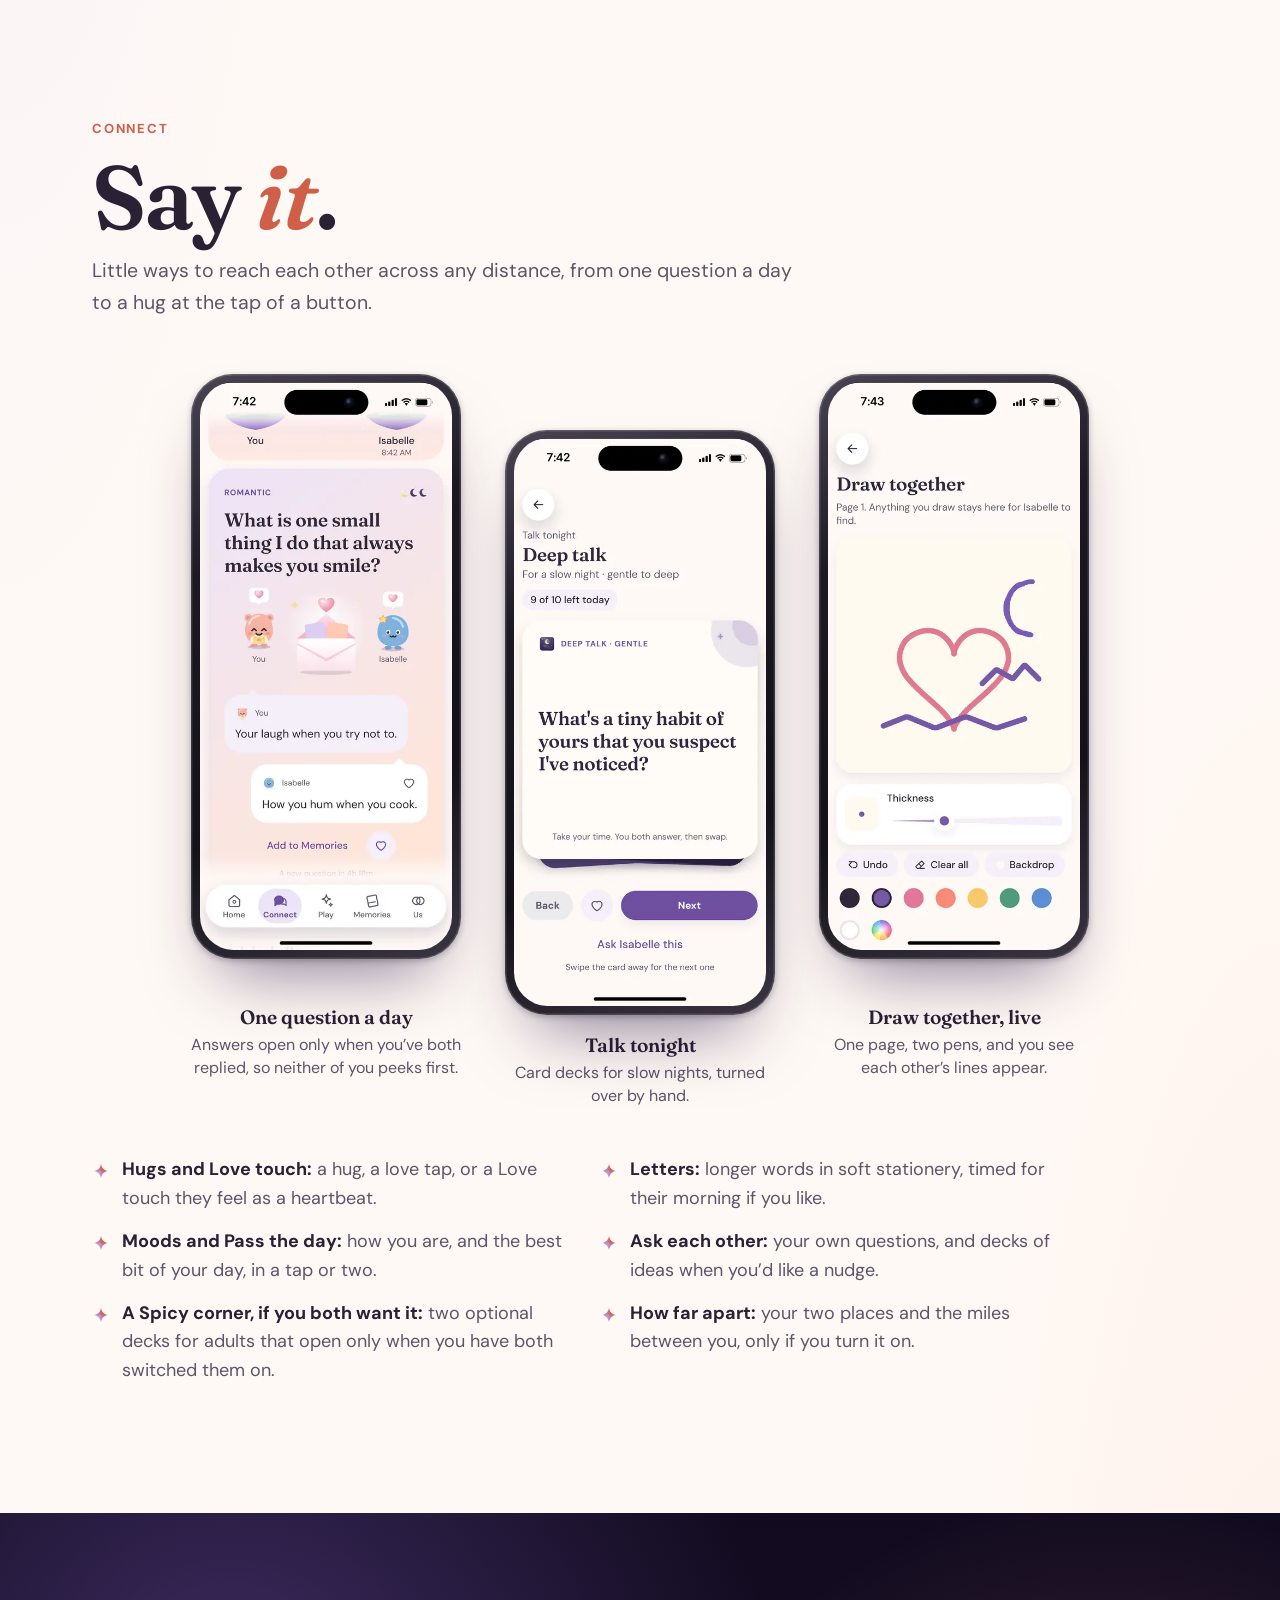
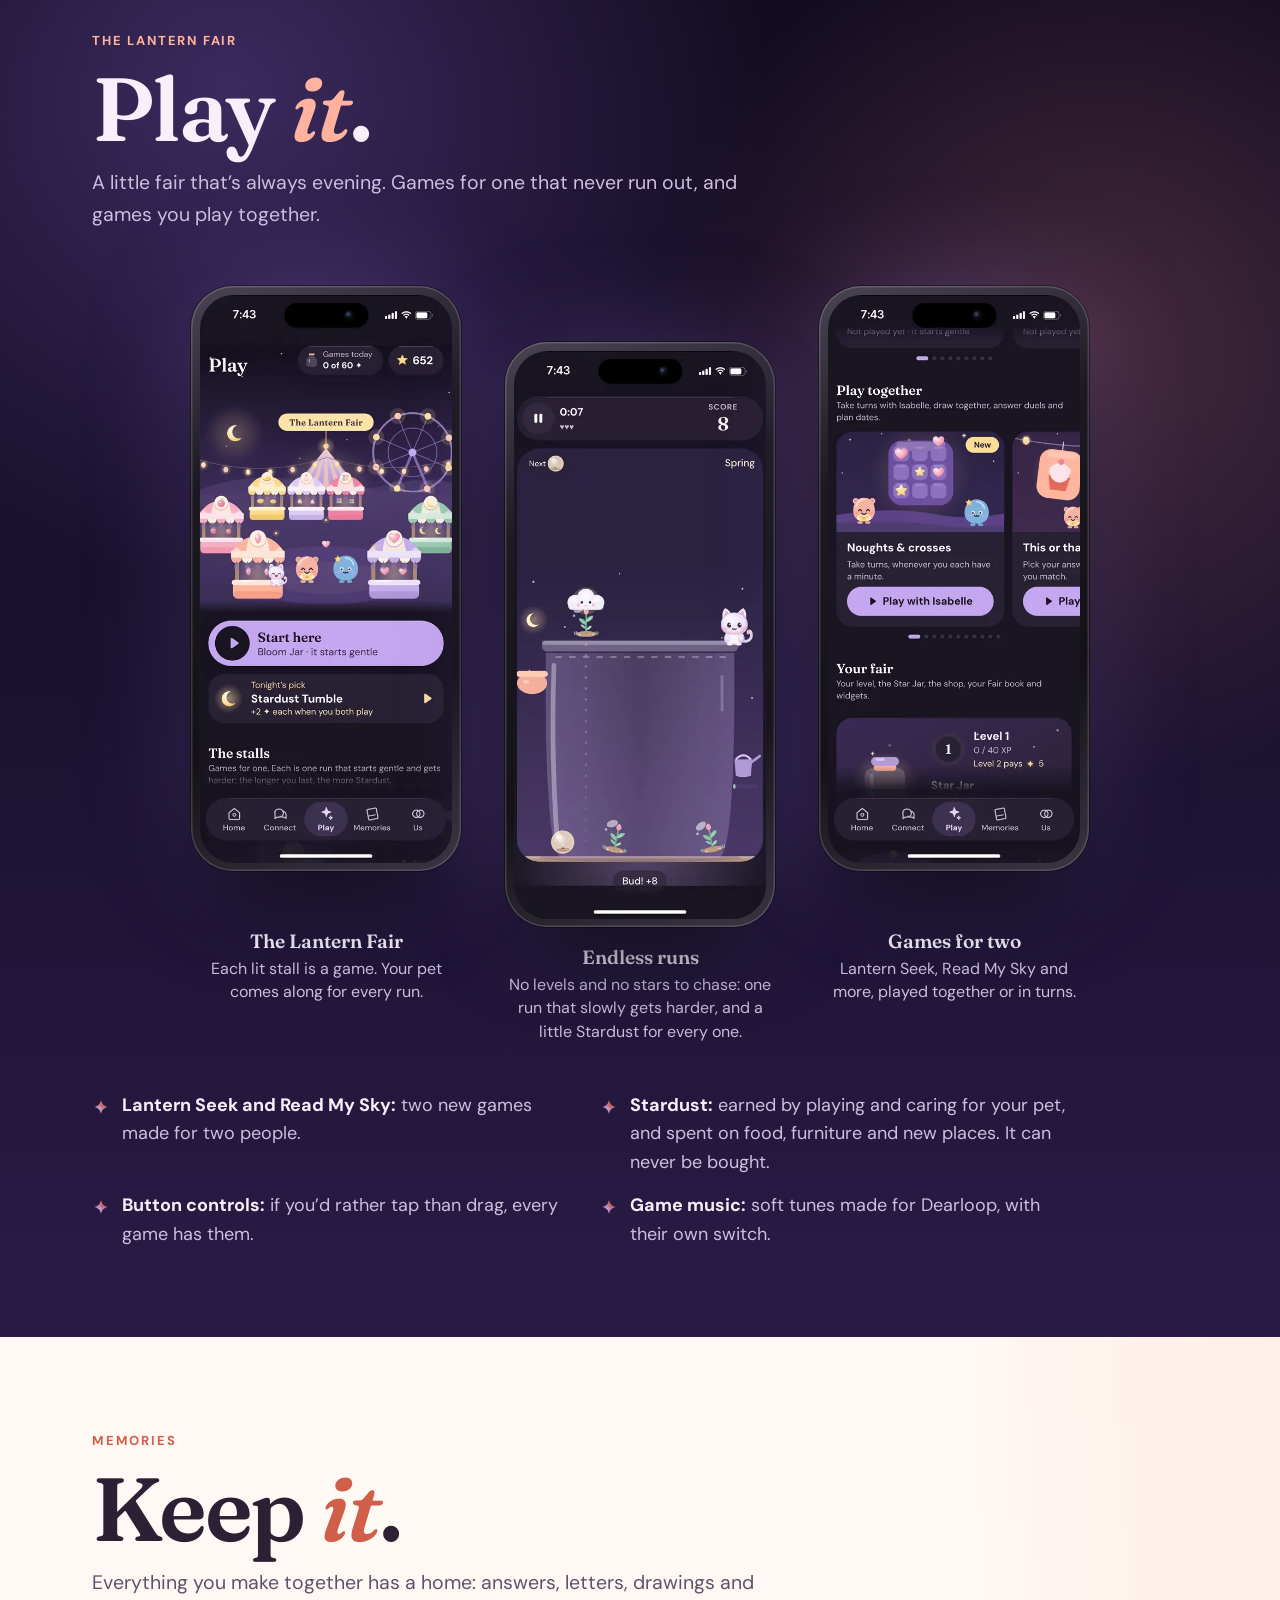
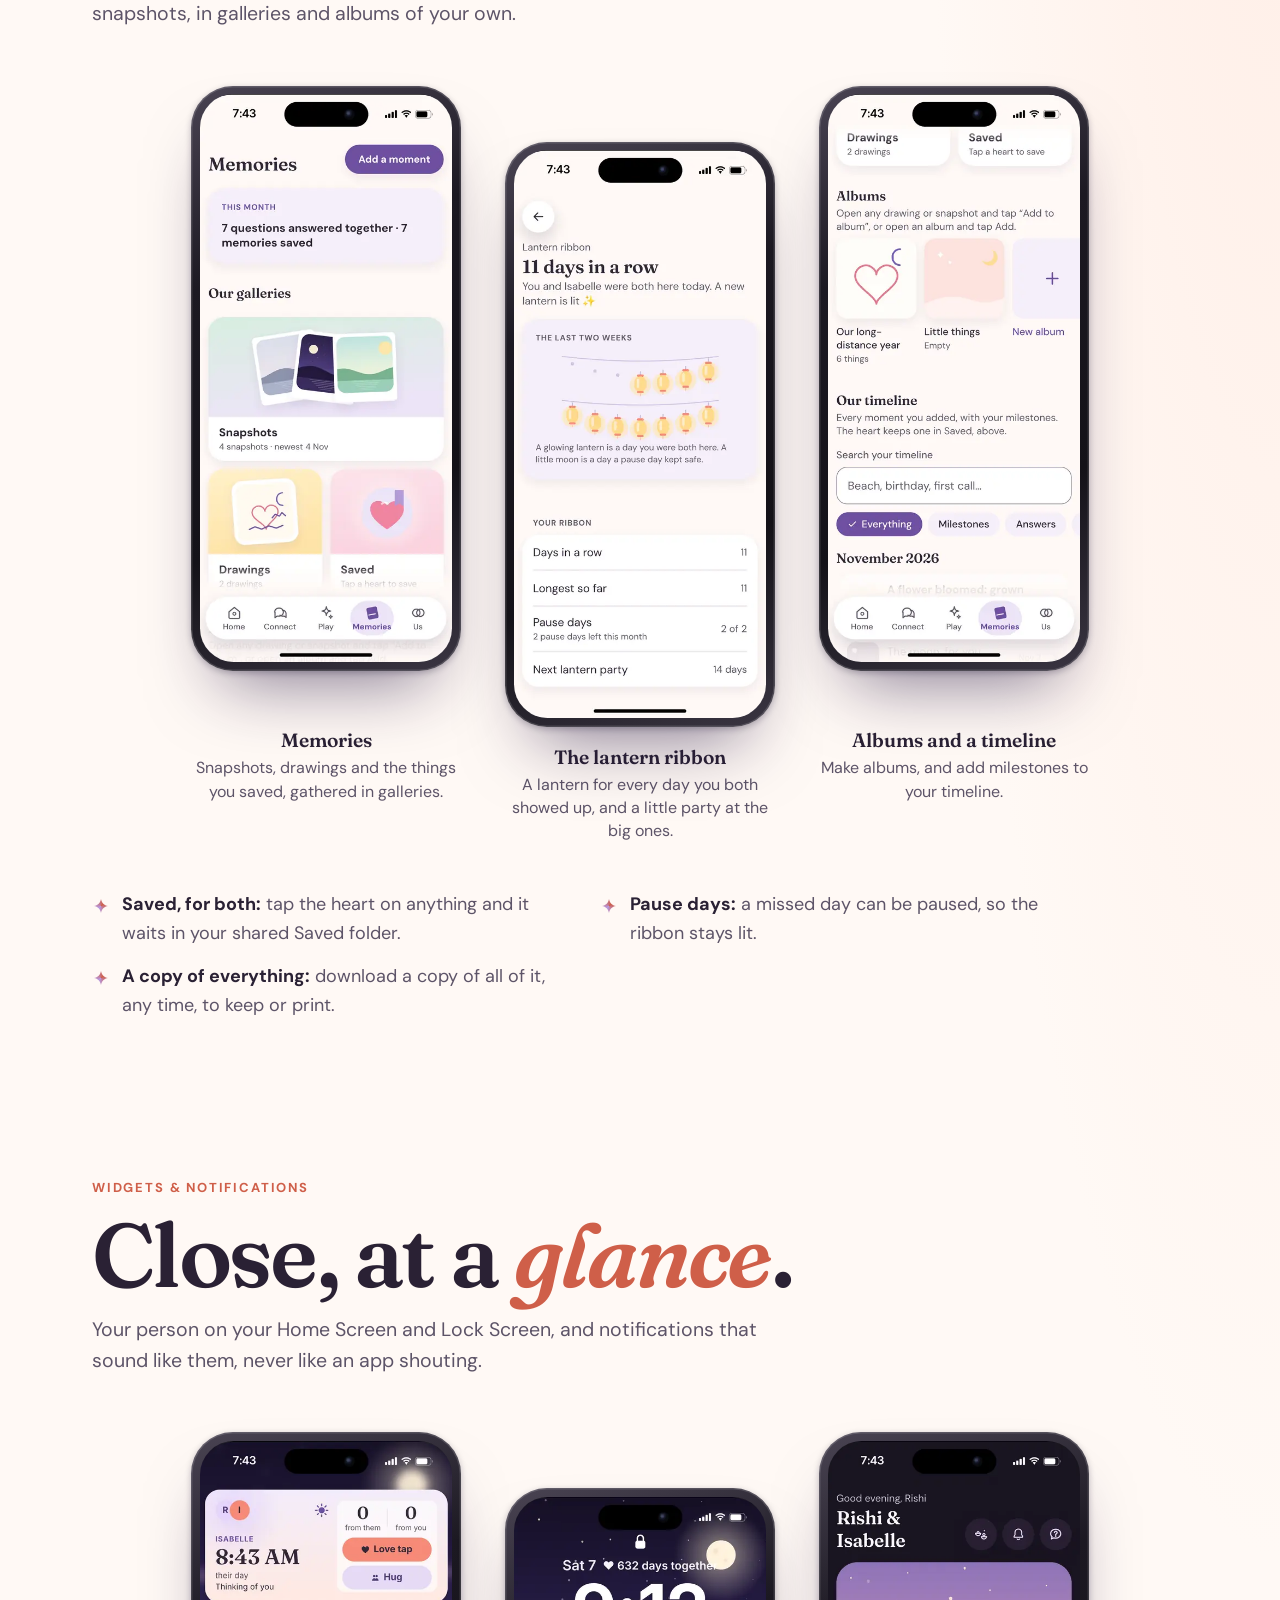
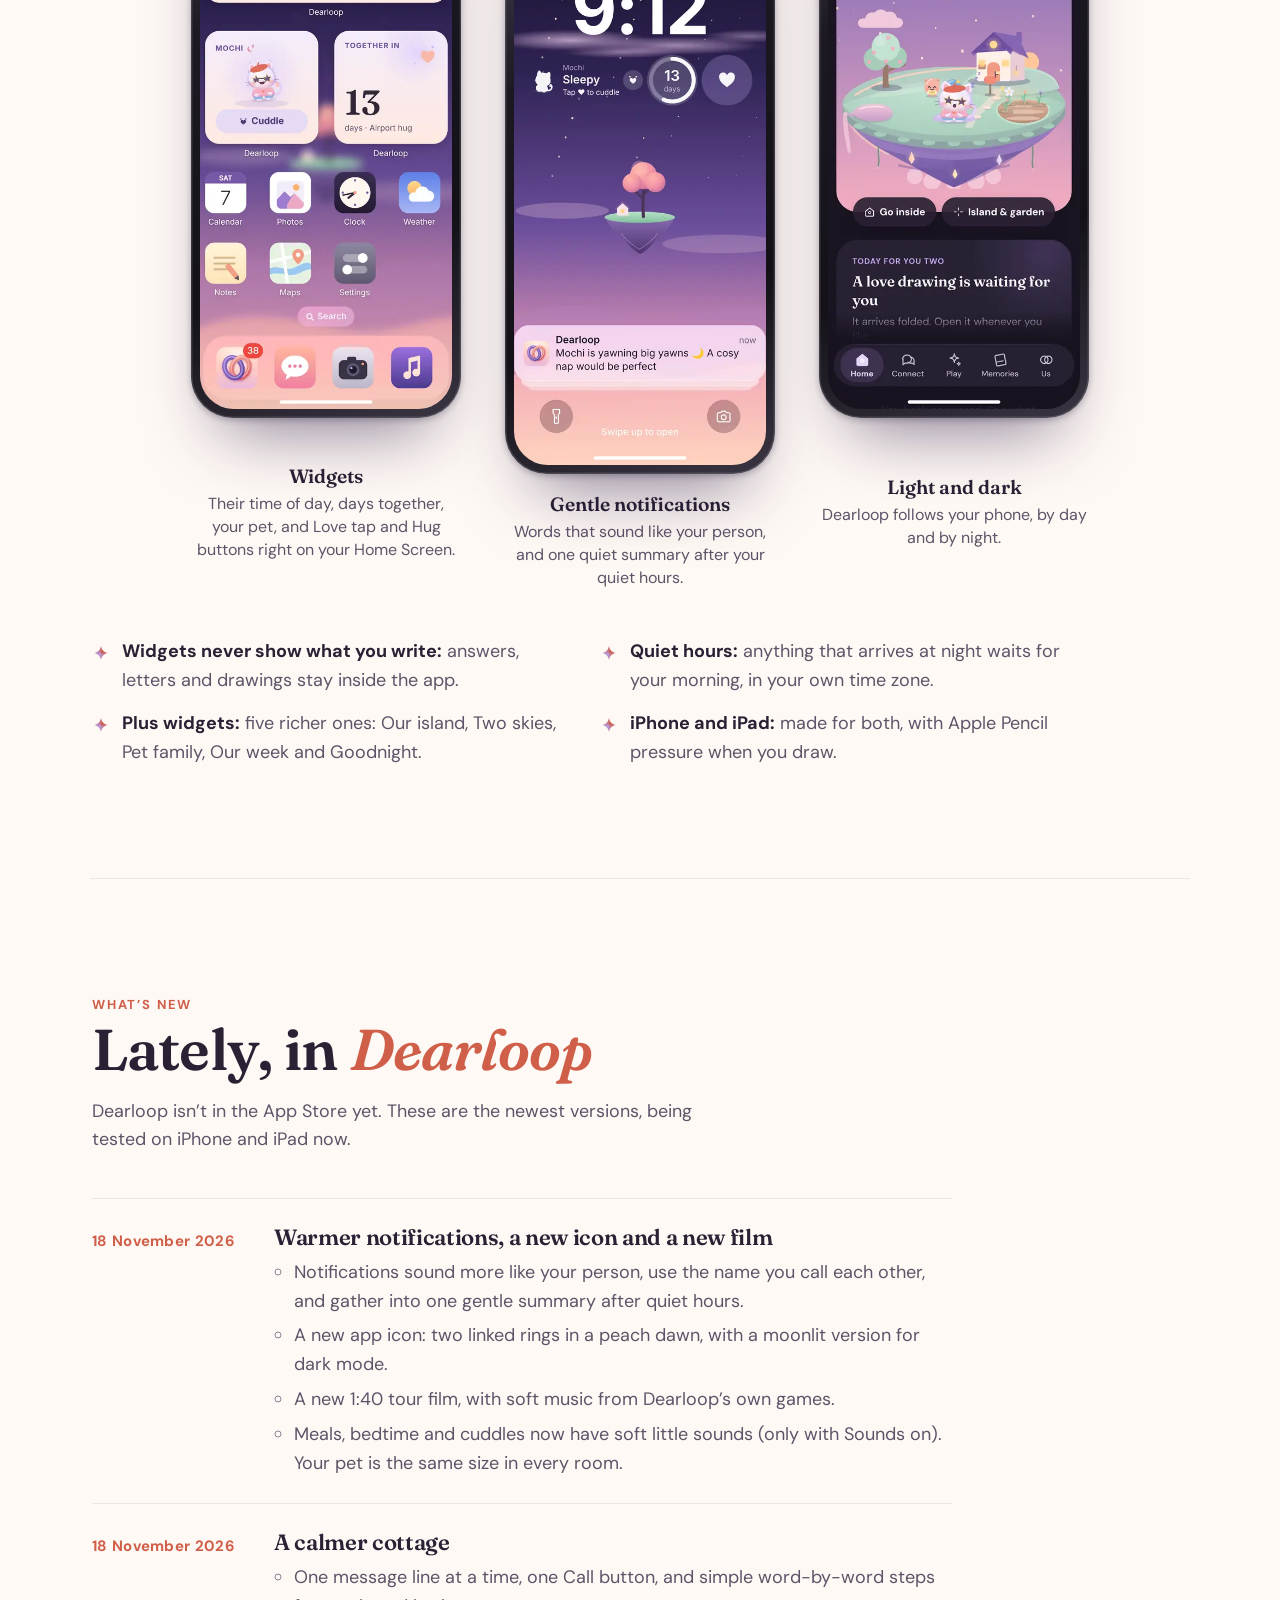
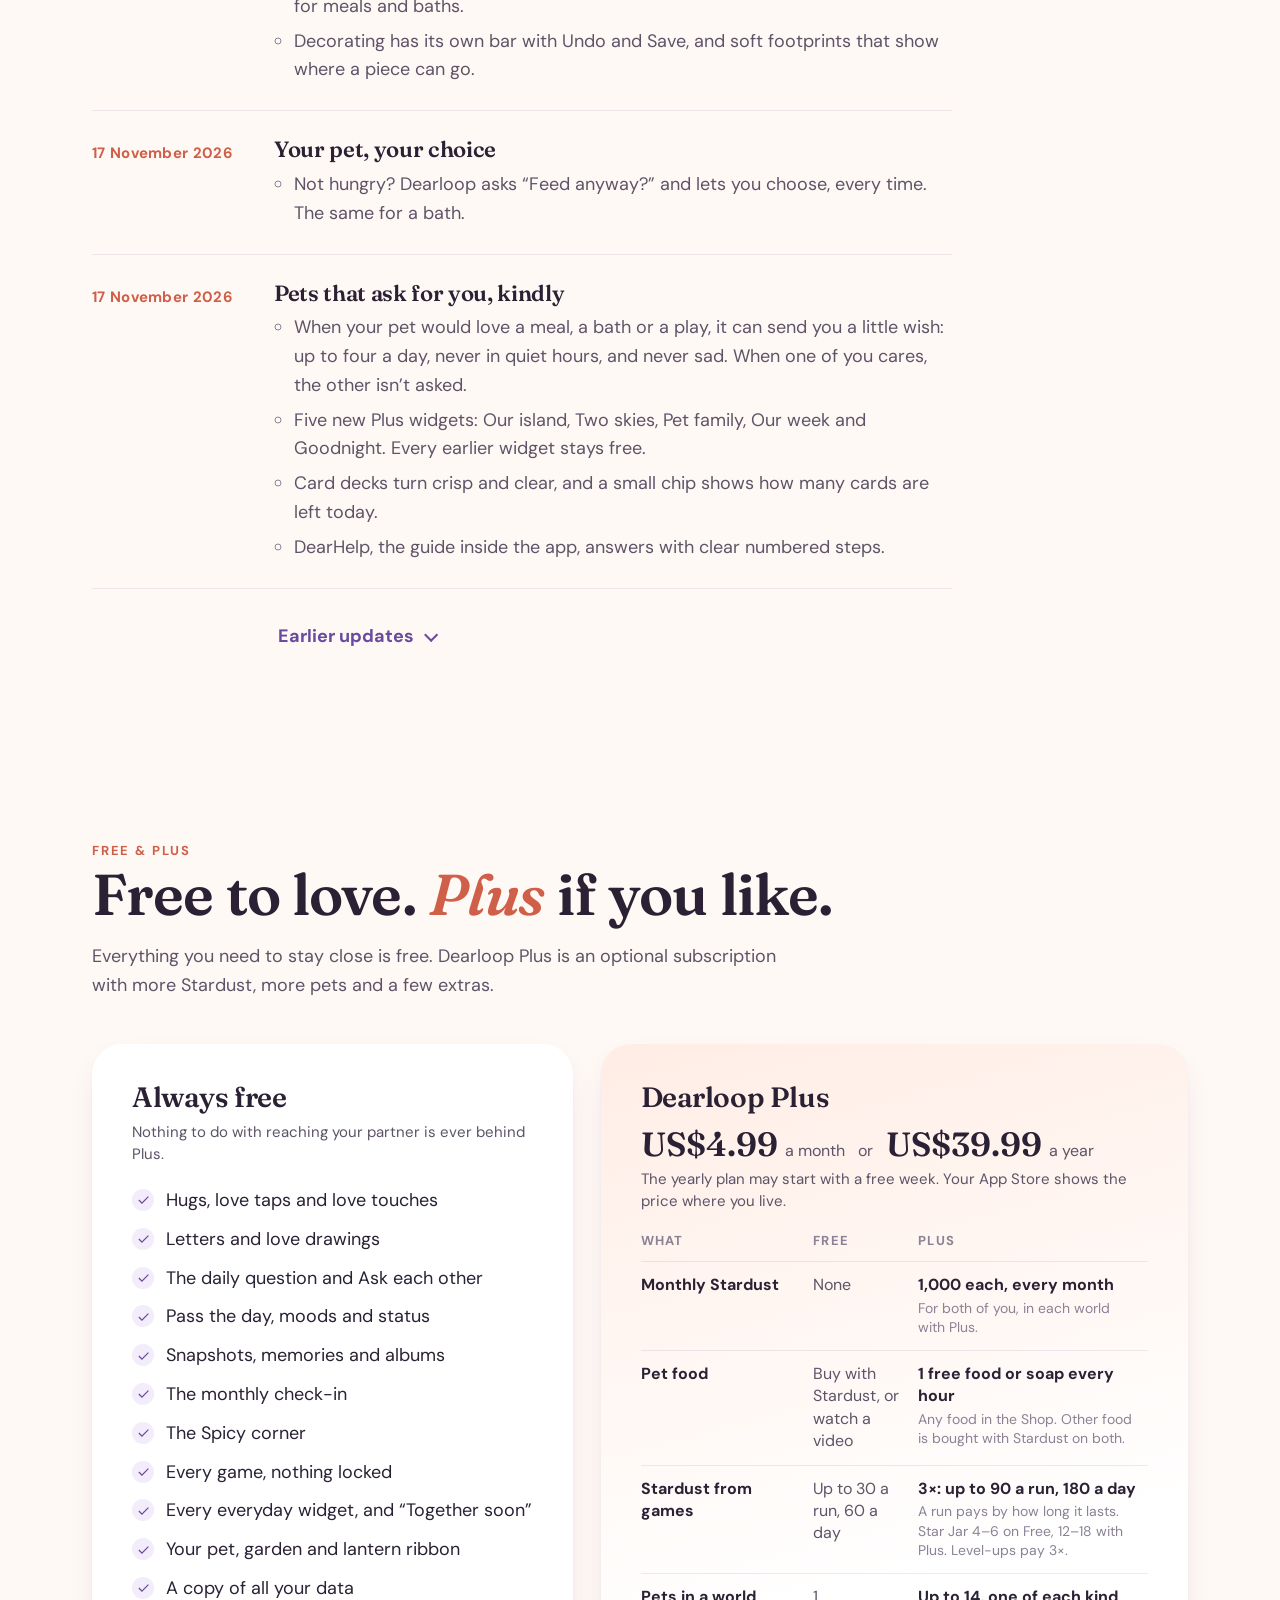
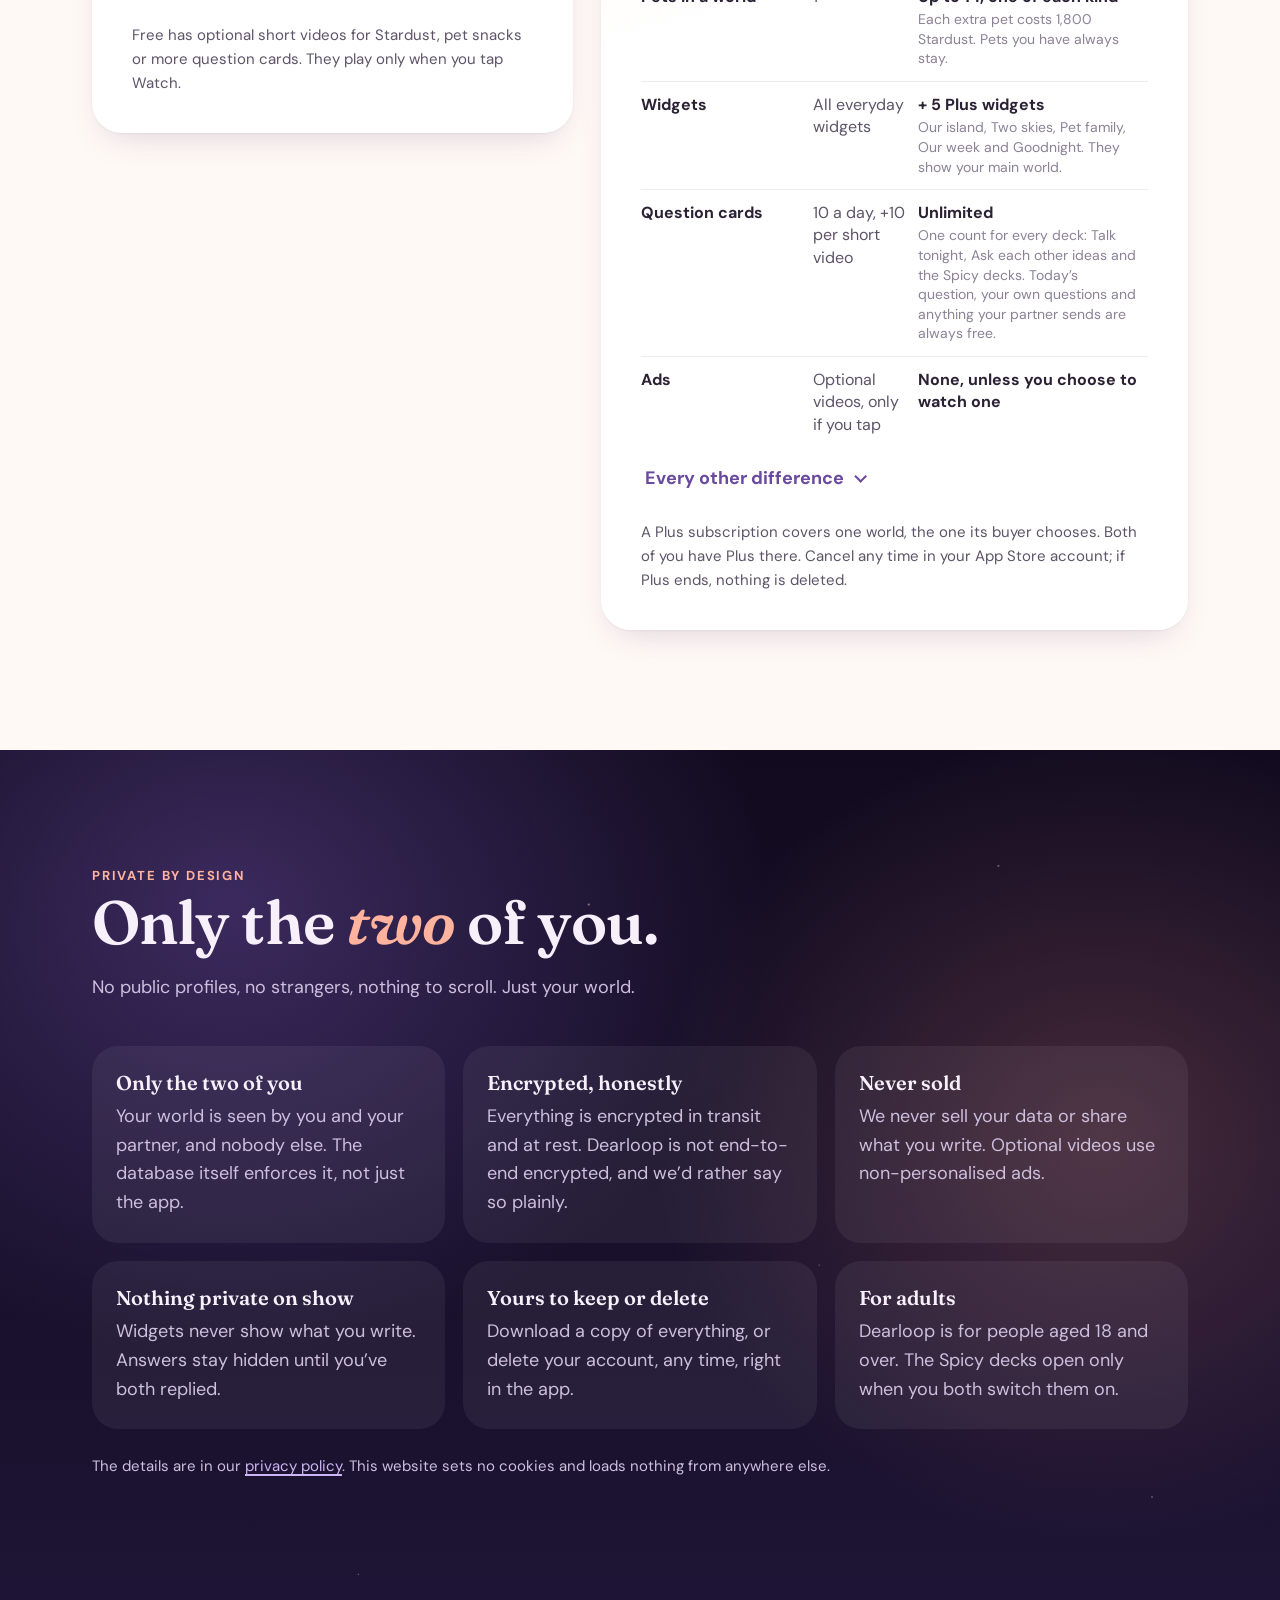
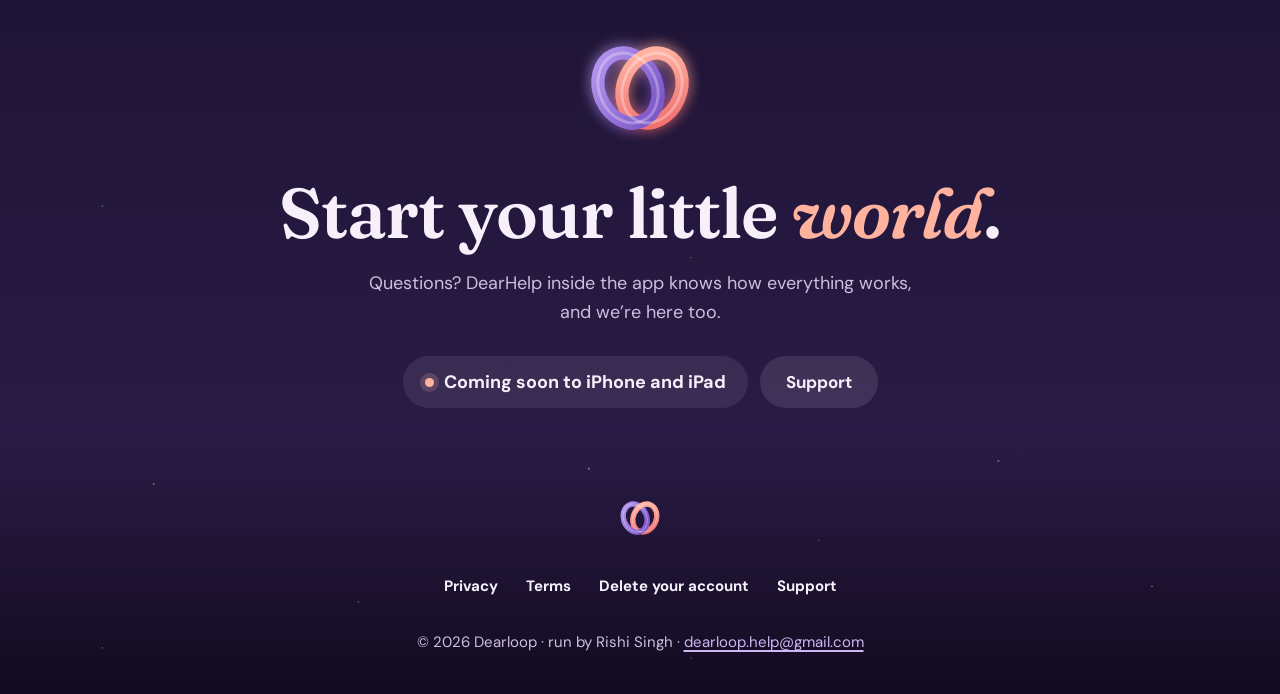
==== commit de5779d7: "A new website for dearloopapp.com: the current app, the tour film, what's new, Free and Plus; invite" ====
--- a/index.html
+++ b/index.html
@@ -3,353 +3,281 @@
 <head>
 <meta charset="utf-8">
 <meta name="viewport" content="width=device-width,initial-scale=1">
-<title>Dearloop · A little world for two</title>
-<meta name="description" content="Dearloop is a little world for two: a question a day answered together, widgets with love taps and hugs, a pet you raise together, games, live drawing and shared memories. Made for long-distance couples.">
-<link rel="canonical" href="https://rsingh3mags.github.io/">
-<meta name="theme-color" content="#FFF9F6" media="(prefers-color-scheme: light)">
-<meta name="theme-color" content="#191421" media="(prefers-color-scheme: dark)">
+<title>Dearloop · A little universe for two</title>
+<meta name="description" content="Dearloop is a private little world for two: an island and a cottage, a pet you raise together, a question a day, hugs and Love touch, games, live drawing, widgets and every memory, kept. Made for long-distance couples.">
+<link rel="canonical" href="https://dearloopapp.com/">
+<meta name="theme-color" content="#120B1F">
+<meta name="color-scheme" content="light dark">
 <meta property="og:type" content="website">
 <meta property="og:site_name" content="Dearloop">
-<meta property="og:title" content="Dearloop · A little world for two">
-<meta property="og:description" content="Dearloop is a little world for two: a question a day answered together, widgets with love taps and hugs, a pet you raise together, games, live drawing and shared memories. Made for long-distance couples.">
-<meta property="og:url" content="https://rsingh3mags.github.io/">
-<meta property="og:image" content="https://rsingh3mags.github.io/img/og.jpg">
+<meta property="og:title" content="Dearloop · A little universe for two">
+<meta property="og:description" content="Dearloop is a private little world for two: an island and a cottage, a pet you raise together, a question a day, hugs and Love touch, games, live drawing, widgets and every memory, kept. Made for long-distance couples.">
+<meta property="og:url" content="https://dearloopapp.com/">
+<meta property="og:image" content="https://dearloopapp.com/img/og.jpg">
 <meta property="og:image:width" content="1200">
 <meta property="og:image:height" content="630">
-<meta property="og:image:alt" content="The Dearloop icon beside three screens from the app">
+<meta property="og:image:alt" content="Dearloop: two linked rings on a midnight sky, beside the app’s floating island">
 <meta name="twitter:card" content="summary_large_image">
-<link rel="icon" type="image/png" href="img/favicon.png">
+<meta name="twitter:title" content="Dearloop · A little universe for two">
+<meta name="twitter:description" content="Dearloop is a private little world for two: an island and a cottage, a pet you raise together, a question a day, hugs and Love touch, games, live drawing, widgets and every memory, kept. Made for long-distance couples.">
+<meta name="twitter:image" content="https://dearloopapp.com/img/og.jpg">
+<link rel="icon" href="img/favicon.svg" type="image/svg+xml">
+<link rel="icon" href="img/favicon.png" type="image/png" sizes="48x48">
 <link rel="apple-touch-icon" href="img/apple-touch-icon.png">
-<link rel="preconnect" href="https://fonts.googleapis.com">
-<link rel="preconnect" href="https://fonts.gstatic.com" crossorigin>
-<link rel="stylesheet" href="https://fonts.googleapis.com/css2?family=DM+Sans:opsz,wght@9..40,400;9..40,600;9..40,700&family=Fraunces:ital,opsz,wght@0,9..144,500;0,9..144,600;1,9..144,500&display=swap">
-<style>:root{
-  color-scheme:light dark;
-  --bg:#FFF9F6;--bg2:#F7F0FB;--surface:#FFFFFF;--tint:#F5EFFA;--peach-tint:#FFEDE6;
-  --text:#302738;--muted:#5E5668;--brand:#6E4FA0;--brand-ink:#FFFFFF;--peach:#F68A78;--peach-ink:#A8402F;
-  --gold:#F5C25B;--rose:#F6AEC2;--lav:#B8A2D4;--icon-hole:#F5EFFA;
-  --shadow:0 1px 2px rgba(64,40,90,.05),0 10px 30px -8px rgba(80,50,120,.16);
-  --shadow-lg:0 2px 6px rgba(64,40,90,.06),0 30px 60px -20px rgba(80,50,120,.32);
-  --halo1:rgba(196,167,240,.45);--halo2:rgba(246,138,120,.22);
-  --display:"Fraunces",Georgia,"Times New Roman",serif;
-  --body:"DM Sans",system-ui,-apple-system,"Segoe UI",sans-serif;
-}
-@media (prefers-color-scheme:dark){:root{
-  --bg:#191421;--bg2:#1E1828;--surface:#292134;--tint:#33293F;--peach-tint:#3A2833;
-  --text:#F4EEF8;--muted:#C4B8CE;--brand:#C4A7F0;--brand-ink:#1B1424;--peach:#F7A090;--peach-ink:#FFB7A8;
-  --gold:#FFDC93;--rose:#F0A6BC;--lav:#8F78B5;--icon-hole:#33293F;
-  --shadow:0 1px 2px rgba(0,0,0,.3),0 12px 30px -10px rgba(0,0,0,.55);
-  --shadow-lg:0 2px 6px rgba(0,0,0,.3),0 30px 60px -20px rgba(0,0,0,.7);
-  --halo1:rgba(140,100,210,.30);--halo2:rgba(246,138,120,.14);
-}}
-*,*::before,*::after{box-sizing:border-box}
-html{-webkit-text-size-adjust:100%;scroll-behavior:smooth}
-body{margin:0;background:var(--bg);color:var(--text);font:400 17px/1.6 var(--body);overflow-x:hidden;
-  -webkit-font-smoothing:antialiased;text-rendering:optimizeLegibility}
-img,svg{display:block;max-width:100%}
-img{height:auto}
-a{color:var(--brand);text-underline-offset:3px;text-decoration-thickness:1.5px}
-a:hover{text-decoration-thickness:2.5px}
-:focus-visible{outline:3px solid var(--brand);outline-offset:3px;border-radius:10px}
-h1,h2,h3{font-family:var(--display);font-weight:600;line-height:1.15;letter-spacing:-.01em;margin:0;font-optical-sizing:auto}
-p{margin:0}
-.wrap{width:100%;max-width:1120px;margin:0 auto;padding:0 16px}
-@media (min-width:720px){.wrap{padding:0 32px}}
-.skip{position:absolute;left:-9999px;top:8px;z-index:10;background:var(--surface);padding:10px 16px;border-radius:12px}
-.skip:focus{left:16px}
-
-/* Header */
-.top{position:sticky;top:0;z-index:5;transition:background-color .3s ease,box-shadow .3s ease}
-.top .wrap{display:flex;align-items:center;justify-content:space-between;gap:12px;padding-top:12px;padding-bottom:12px}
-.top.stuck{background:color-mix(in srgb,var(--bg) 78%,transparent);-webkit-backdrop-filter:blur(16px) saturate(1.4);backdrop-filter:blur(16px) saturate(1.4);box-shadow:0 8px 24px -16px rgba(60,40,90,.35)}
-.nav{align-items:center}
-.btn.mini{min-height:44px;padding:0 18px;font-size:15px;margin-left:6px}
-.brand{display:flex;align-items:center;gap:10px;text-decoration:none;color:var(--text);font:600 22px/1 var(--display)}
-.brand img{width:38px;height:38px;border-radius:11px;box-shadow:var(--shadow)}
-.nav{display:flex;gap:2px;flex-wrap:nowrap;justify-content:flex-end}
-.nav a{color:var(--text);text-decoration:none;font-weight:600;font-size:15px;padding:10px 12px;border-radius:999px}
-.nav a:hover,.nav a[aria-current=page]{background:var(--tint)}
-@media (max-width:600px){.nav .wide{display:none}.nav a{padding:10px 8px}.btn.mini{padding:0 16px}.brand{font-size:20px}.hero .hero-icon{width:76px;height:76px;border-radius:22px}}
-
-/* Sky glow behind the top of every page */
-.sky{position:absolute;inset:0 0 auto 0;height:720px;overflow:hidden;pointer-events:none;z-index:0}
-.sky::before,.sky::after{content:"";position:absolute;border-radius:50%;filter:blur(10px)}
-.sky::before{width:720px;height:720px;left:-220px;top:-300px;background:radial-gradient(closest-side,var(--halo1),transparent)}
-.sky::after{width:640px;height:640px;right:-220px;top:-120px;background:radial-gradient(closest-side,var(--halo2),transparent)}
-.sky .s{position:absolute;fill:var(--gold);opacity:.85}
-.sky .s.r{fill:var(--rose)}
-.sky .s.l{fill:var(--lav)}
-.sky .moon{position:absolute;fill:var(--gold);opacity:.9}
-@media (prefers-reduced-motion:no-preference){
-  .sky .s{animation:twinkle 5s ease-in-out infinite}
-  .sky .s:nth-child(2n){animation-delay:-2.2s;animation-duration:6.5s}
-  .sky .s:nth-child(3n){animation-delay:-3.7s}
-}
-@media (prefers-reduced-motion:no-preference){
-  .hero-icon{animation:float 7s ease-in-out infinite}
-  .hero-art .a{animation:floatA 9s ease-in-out infinite}
-  .hero-art .b{animation:floatB 8s ease-in-out infinite}
-  .sky .moon{animation:moon 12s ease-in-out infinite}
-  .closing img{animation:float 7s ease-in-out infinite}
-  .js .reveal{opacity:0;transform:translateY(28px);transition:opacity .8s cubic-bezier(.2,.7,.2,1),transform .8s cubic-bezier(.2,.7,.2,1)}
-  .js .reveal.in{opacity:1;transform:none}
-  .js .grid .reveal:nth-child(3n+2),.js .gallery li:nth-child(2n){transition-delay:.08s}
-  .js .grid .reveal:nth-child(3n),.js .gallery li:nth-child(3n){transition-delay:.16s}
-  .gallery img{transition:transform .5s ease}
-  .gallery li:hover img{transform:translateY(-6px) rotate(-1deg)}
-}
-@keyframes float{0%,100%{transform:translateY(0)}50%{transform:translateY(-10px)}}
-@keyframes floatA{0%,100%{transform:rotate(-7deg) translateY(0)}50%{transform:rotate(-5.5deg) translateY(-12px)}}
-@keyframes floatB{0%,100%{transform:rotate(5deg) translateY(0)}50%{transform:rotate(3.5deg) translateY(-16px)}}
-@keyframes moon{0%,100%{transform:translateY(0) rotate(0)}50%{transform:translateY(-8px) rotate(-8deg)}}
-@keyframes twinkle{0%,100%{opacity:.85;transform:scale(1)}50%{opacity:.35;transform:scale(.8)}}
-main,footer{position:relative;z-index:1}
-main{overflow-x:clip}
-
-/* Buttons and pills */
-.btn{display:inline-flex;align-items:center;justify-content:center;gap:10px;min-height:52px;padding:0 24px;border-radius:999px;
-  font:700 17px/1 var(--body);text-decoration:none;white-space:nowrap;transition:transform .2s ease,box-shadow .2s ease}
-.btn.primary{background:var(--brand);color:var(--brand-ink);box-shadow:0 10px 24px -10px rgba(110,79,160,.7)}
-.btn.soft{background:var(--tint);color:var(--brand)}
-.btn:hover{transform:translateY(-1px)}
-.btn svg{width:20px;height:20px;fill:currentColor}
-.eyebrow{display:inline-block;font:700 13px/1 var(--body);letter-spacing:.12em;text-transform:uppercase;color:var(--peach-ink)}
-
-/* Hero */
-.hero{padding:24px 0 56px}
-.hero .wrap{display:grid;gap:44px;align-items:center}
-@media (min-width:900px){.hero .wrap{grid-template-columns:1.05fr .95fr;gap:32px}.hero{padding:40px 0 88px}}
-.hero-icon{width:96px;height:96px;border-radius:26px;box-shadow:var(--shadow-lg);margin-bottom:26px}
-.hero h1{font-size:clamp(2.6rem,8.6vw,4.4rem);font-weight:600}
-.hero h1 em{font-style:italic;font-weight:500;color:var(--brand);white-space:nowrap}
-.hero .lede{font-size:clamp(1.08rem,2.6vw,1.25rem);color:var(--muted);max-width:34em;margin-top:18px}
-.cta{display:flex;flex-wrap:wrap;gap:12px;margin-top:30px;align-items:center}
-.hero-art{position:relative;aspect-ratio:1/1.32;max-width:460px;width:100%;margin:0 auto}
-.hero-art::before{content:"";position:absolute;inset:6% 2%;border-radius:50%;background:radial-gradient(closest-side,var(--halo1),transparent 75%)}
-.hero-art .phone{position:absolute;width:52%;border-radius:26px;box-shadow:var(--shadow-lg);background:var(--tint)}
-.hero-art .a{left:4%;top:7%;transform:rotate(-7deg)}
-.hero-art .b{right:4%;top:0;transform:rotate(5deg);z-index:1}
-
-/* Sections */
-section{padding:64px 0}
-@media (min-width:900px){section{padding:96px 0}}
-.head{max-width:40em;margin-bottom:36px}
-.head h2{font-size:clamp(2rem,5.4vw,3rem);margin-top:12px}
-.head p{color:var(--muted);margin-top:14px;font-size:1.08rem}
-.center{text-align:center;margin-left:auto;margin-right:auto}
-
-/* Gallery */
-.gallery{display:flex;gap:18px;overflow-x:auto;scroll-snap-type:x mandatory;padding:12px 16px 28px;margin:0;list-style:none;
-  scrollbar-width:thin;scrollbar-color:var(--lav) transparent;overscroll-behavior-x:contain}
-.gallery li{flex:0 0 auto;width:min(64vw,250px);scroll-snap-align:center}
-.gallery img{width:100%;height:auto;border-radius:24px;box-shadow:var(--shadow)}
-@media (min-width:1120px){.gallery{justify-content:safe center;padding-left:32px;padding-right:32px}}
-.gallery:focus-visible{outline-offset:-3px}
-.hint{text-align:center;color:var(--muted);font-size:15px;margin-top:4px}
-
-/* Features */
-.features{background:linear-gradient(180deg,transparent,var(--bg2) 18%,var(--bg2) 82%,transparent)}
-.grid{display:grid;gap:18px;grid-template-columns:1fr}
-@media (min-width:640px){.grid{grid-template-columns:1fr 1fr}}
-@media (min-width:1000px){.grid{grid-template-columns:repeat(3,1fr);gap:22px}}
-.card{background:var(--surface);border-radius:28px;padding:28px 26px;box-shadow:var(--shadow)}
-.card h3{font-size:1.4rem;margin:18px 0 8px}
-.card p{color:var(--muted)}
-.badge{width:52px;height:52px;border-radius:18px;display:grid;place-items:center;background:var(--tint)}
-.badge svg{width:26px;height:26px;fill:var(--brand)}
-.card:nth-child(3n+2) .badge{background:var(--peach-tint)}
-.card:nth-child(3n+2) .badge svg{fill:var(--peach)}
-
-/* Private + Plus */
-.split{display:grid;gap:22px}
-@media (min-width:900px){.split{grid-template-columns:1.2fr .8fr;gap:28px}}
-.panel{border-radius:32px;padding:34px 28px;box-shadow:var(--shadow);background:var(--surface);position:relative;overflow:hidden}
-@media (min-width:720px){.panel{padding:44px 44px}}
-.panel.private{background:linear-gradient(160deg,var(--tint),var(--surface) 70%)}
-.panel.plus{background:linear-gradient(160deg,var(--peach-tint),var(--surface) 75%)}
-.panel h2{font-size:clamp(1.9rem,4.6vw,2.6rem);margin:12px 0 14px}
-.panel > p{color:var(--muted)}
-.ticks{list-style:none;padding:0;margin:24px 0 0;display:grid;gap:14px}
-.ticks li{display:grid;grid-template-columns:30px 1fr;gap:12px;align-items:start}
-.ticks li::before{content:"";width:22px;height:22px;margin-top:3px;border-radius:50%;
-  background:var(--brand) url("data:image/svg+xml,%3Csvg xmlns='http://www.w3.org/2000/svg' viewBox='0 0 24 24'%3E%3Cpath d='M9.5 16.2 5.3 12l-1.4 1.4 5.6 5.6 11-11-1.4-1.4z' fill='white'/%3E%3C/svg%3E") center/16px no-repeat}
-@media (prefers-color-scheme:dark){.ticks li::before{background-image:url("data:image/svg+xml,%3Csvg xmlns='http://www.w3.org/2000/svg' viewBox='0 0 24 24'%3E%3Cpath d='M9.5 16.2 5.3 12l-1.4 1.4 5.6 5.6 11-11-1.4-1.4z' fill='%231B1424'/%3E%3C/svg%3E")}}
-.panel.plus .ticks li::before{background-color:var(--peach-ink)}
-.panel .corner{position:absolute;right:-18px;top:-18px;width:120px;height:120px;fill:var(--gold);opacity:.35}
-.note{font-size:15px;color:var(--muted);margin-top:22px}
-
-/* Closing */
-.closing{text-align:center}
-.closing .glow{max-width:760px;margin:0 auto;padding:56px 24px;border-radius:40px;
-  background:radial-gradient(120% 120% at 50% 0%,var(--tint),var(--surface) 70%);box-shadow:var(--shadow)}
-.closing img{width:84px;height:84px;border-radius:24px;margin:0 auto 22px;box-shadow:var(--shadow-lg)}
-.closing h2{font-size:clamp(2rem,5vw,2.8rem)}
-.closing p{color:var(--muted);margin:12px auto 26px;max-width:30em}
-
-/* Article pages (support, legal) */
-.page{padding:20px 0 72px}
-.col{max-width:720px;margin:0 auto}
-.page h1{font-size:clamp(2.3rem,7vw,3.3rem);margin:10px 0 12px}
-.page .lede{font-size:1.15rem;color:var(--muted)}
-.updated{display:inline-block;margin-top:14px;padding:6px 14px;border-radius:999px;background:var(--tint);font-size:14px;font-weight:600;color:var(--muted)}
-.toc{display:flex;flex-wrap:wrap;gap:8px;margin:28px 0 8px;padding:0;list-style:none}
-.toc a{display:inline-block;padding:8px 14px;border-radius:999px;background:var(--surface);box-shadow:var(--shadow);font-size:14px;font-weight:600;text-decoration:none}
-.doc{background:var(--surface);border-radius:32px;padding:10px 24px 30px;margin-top:28px;box-shadow:var(--shadow)}
-@media (min-width:720px){.doc{padding:16px 48px 40px}}
-.doc h2{font-size:1.45rem;margin:30px 0 10px;scroll-margin-top:20px}
-.doc p{color:var(--text)}
-.doc p + p{margin-top:12px}
-.intro{font-size:1.08rem;margin-top:24px}
-.others{display:flex;flex-wrap:wrap;gap:10px;margin-top:28px}
-.faq{display:grid;gap:12px;margin-top:32px}
-.faq details{background:var(--surface);border-radius:22px;box-shadow:var(--shadow)}
-.faq summary{cursor:pointer;list-style:none;padding:20px 56px 20px 22px;font:600 1.12rem/1.35 var(--display);position:relative;border-radius:22px}
-.faq summary::-webkit-details-marker{display:none}
-.faq summary::after{content:"";position:absolute;right:20px;top:50%;width:26px;height:26px;margin-top:-13px;border-radius:50%;
-  background:var(--tint) url("data:image/svg+xml,%3Csvg xmlns='http://www.w3.org/2000/svg' viewBox='0 0 24 24'%3E%3Cpath d='M7 10l5 5 5-5z' fill='%236E4FA0'/%3E%3C/svg%3E") center/20px no-repeat;transition:transform .2s ease}
-@media (prefers-color-scheme:dark){.faq summary::after{background-image:url("data:image/svg+xml,%3Csvg xmlns='http://www.w3.org/2000/svg' viewBox='0 0 24 24'%3E%3Cpath d='M7 10l5 5 5-5z' fill='%23C4A7F0'/%3E%3C/svg%3E")}}
-.faq details[open] summary::after{transform:rotate(180deg)}
-.faq .a{padding:0 22px 22px;color:var(--muted)}
-.faq .a p + p{margin-top:10px}
-.contact{margin-top:40px;border-radius:32px;padding:34px 28px;text-align:center;background:linear-gradient(160deg,var(--peach-tint),var(--surface) 80%);box-shadow:var(--shadow)}
-.contact h2{font-size:1.8rem;margin-bottom:10px}
-.contact p{color:var(--muted);max-width:32em;margin:0 auto 22px}
-.contact .btn{max-width:100%;white-space:normal;overflow-wrap:anywhere}
-
-/* Footer */
-footer{padding:40px 0 48px;color:var(--muted);font-size:15px}
-footer .wrap{display:grid;gap:18px;justify-items:center;text-align:center}
-footer nav{display:flex;flex-wrap:wrap;justify-content:center;gap:6px 4px}
-footer nav a{color:var(--text);text-decoration:none;font-weight:600;padding:8px 12px;border-radius:999px}
-footer nav a:hover{background:var(--tint)}
-footer .who a{color:var(--brand)}
-@media (prefers-reduced-motion:reduce){html{scroll-behavior:auto}*{transition:none!important;animation:none!important}}</style>
-<style>
-.sky .s:nth-of-type(1){width:18px;right:24%;top:120px}
-.sky .s:nth-of-type(2){width:12px;left:46%;top:60px}
-.sky .s:nth-of-type(3){width:14px;right:12%;top:210px}
-.sky .s:nth-of-type(4){width:10px;left:4%;top:520px}
-.sky .s:nth-of-type(5){width:16px;right:30%;top:520px}
-.sky .moon{width:34px;right:7%;top:84px}
-@media (max-width:720px){.sky .s:nth-of-type(1),.sky .s:nth-of-type(3),.sky .s:nth-of-type(4),.sky .s:nth-of-type(5){display:none}.sky .moon{top:90px;right:5%;width:26px;opacity:.6}}
-</style>
+<link rel="preload" href="fonts/fraunces-600.woff2" as="font" type="font/woff2" crossorigin>
+<link rel="preload" href="fonts/dm-sans-400.woff2" as="font" type="font/woff2" crossorigin>
+<link rel="stylesheet" href="site.css">
 </head>
-<body>
+<body class="home">
 <a class="skip" href="#main">Skip to content</a>
-<div class="sky" aria-hidden="true">
-  <svg class="s" viewBox="0 0 24 24" aria-hidden="true" focusable="false"><path d="M12 0c.9 6.4 5.6 11.1 12 12-6.4.9-11.1 5.6-12 12-.9-6.4-5.6-11.1-12-12C6.4 11.1 11.1 6.4 12 0z"/></svg><svg class="s r" viewBox="0 0 24 24" aria-hidden="true" focusable="false"><path d="M12 0c.9 6.4 5.6 11.1 12 12-6.4.9-11.1 5.6-12 12-.9-6.4-5.6-11.1-12-12C6.4 11.1 11.1 6.4 12 0z"/></svg><svg class="s l" viewBox="0 0 24 24" aria-hidden="true" focusable="false"><path d="M12 0c.9 6.4 5.6 11.1 12 12-6.4.9-11.1 5.6-12 12-.9-6.4-5.6-11.1-12-12C6.4 11.1 11.1 6.4 12 0z"/></svg><svg class="s" viewBox="0 0 24 24" aria-hidden="true" focusable="false"><path d="M12 0c.9 6.4 5.6 11.1 12 12-6.4.9-11.1 5.6-12 12-.9-6.4-5.6-11.1-12-12C6.4 11.1 11.1 6.4 12 0z"/></svg><svg class="s r" viewBox="0 0 24 24" aria-hidden="true" focusable="false"><path d="M12 0c.9 6.4 5.6 11.1 12 12-6.4.9-11.1 5.6-12 12-.9-6.4-5.6-11.1-12-12C6.4 11.1 11.1 6.4 12 0z"/></svg><svg class="moon" viewBox="0 0 48 48" aria-hidden="true" focusable="false"><path d="M30.5 4.6A20 20 0 1 0 43.4 33 16 16 0 0 1 30.5 4.6z"/></svg>
-</div>
-<header class="top"><div class="wrap">
-  <a class="brand" href="index.html"><img src="img/icon-256.png" alt="" width="38" height="38">Dearloop</a>
-  <nav class="nav" aria-label="Main"><a href="index.html#features" class="wide">Features</a><a href="support.html">Support</a><a href="privacy.html" class="wide">Privacy</a><a class="btn primary mini" href="https://apps.apple.com/app/id6832849620" aria-label="Get Dearloop on the App Store">Get the app</a></nav>
+<header class="top on-night"><div class="wrap">
+  <a class="brand" href="index.html"><svg class="rings" viewBox="0 0 100 100" aria-hidden="true" focusable="false"><defs>
+<linearGradient id="rl4" x1=".1" y1="0" x2=".7" y2="1"><stop offset="0" stop-color="#B596EE"/><stop offset="1" stop-color="#7D58C8"/></linearGradient>
+<linearGradient id="rr4" x1=".3" y1="0" x2=".9" y2="1"><stop offset="0" stop-color="#FFB2A2"/><stop offset="1" stop-color="#F06C6C"/></linearGradient>
+<clipPath id="rw4"><rect x="0" y="57" width="100" height="43"/></clipPath>
+</defs>
+
+<ellipse cx="40" cy="50" rx="24" ry="30" transform="rotate(-24 40 50)" fill="none" stroke="url(#rl4)" stroke-width="11"/><ellipse cx="60" cy="50" rx="24" ry="30" transform="rotate(24 60 50)" fill="none" stroke="url(#rr4)" stroke-width="11"/>
+<g clip-path="url(#rw4)"><ellipse cx="40" cy="50" rx="24" ry="30" transform="rotate(-24 40 50)" fill="none" stroke="url(#rl4)" stroke-width="11"/></g>
+<ellipse cx="40" cy="50" rx="24" ry="30" transform="rotate(-24 40 50)" fill="none" stroke="#fff" stroke-opacity=".28" stroke-width="2.4" transform="rotate(-24 40 50) translate(-1.2 -1.6) rotate(24 40 50)"/>
+<ellipse cx="60" cy="50" rx="24" ry="30" transform="rotate(24 60 50)" fill="none" stroke="#fff" stroke-opacity=".3" stroke-width="2.4" transform="rotate(24 60 50) translate(-1.2 -1.6) rotate(-24 60 50)"/>
+</svg><span>Dearloop</span></a>
+  <nav class="nav" aria-label="Main"><a href="index.html#film" class="wide">The film</a><a href="index.html#plans" class="wide">Free & Plus</a><a href="support.html">Support</a><a href="privacy.html">Privacy</a></nav>
 </div></header>
 <main id="main">
+<div class="night"><div class="stars" aria-hidden="true"></div>
 <section class="hero" aria-labelledby="hero-title"><div class="wrap">
   <div>
-    <img class="hero-icon" src="img/icon-256.png" width="96" height="96" alt="The Dearloop icon: two soft, overlapping rings in lavender and peach">
-    <span class="eyebrow">Dearloop</span>
-    <h1 id="hero-title" style="margin-top:12px">A little world <em>for two</em></h1>
-    <p class="lede">A private little universe for the two of you: a floating island, a pet you raise together, a question each day,
-    love drawings, games and every memory in one place. Made for long-distance couples, and lovely for couples anywhere.</p>
-    <div class="cta"><a class="btn primary" href="https://apps.apple.com/app/id6832849620">Get Dearloop on the App Store</a><a class="btn soft" href="#features">See what’s inside</a></div>
+    <svg class="rings" viewBox="0 0 100 100" aria-hidden="true" focusable="false"><defs>
+<linearGradient id="rl2" x1=".1" y1="0" x2=".7" y2="1"><stop offset="0" stop-color="#B596EE"/><stop offset="1" stop-color="#7D58C8"/></linearGradient>
+<linearGradient id="rr2" x1=".3" y1="0" x2=".9" y2="1"><stop offset="0" stop-color="#FFB2A2"/><stop offset="1" stop-color="#F06C6C"/></linearGradient>
+<clipPath id="rw2"><rect x="0" y="57" width="100" height="43"/></clipPath>
+<filter id="rg2" x="-40%" y="-40%" width="180%" height="180%"><feGaussianBlur stdDeviation="5"/></filter></defs>
+<g filter="url(#rg2)" opacity=".55"><ellipse cx="40" cy="50" rx="24" ry="30" transform="rotate(-24 40 50)" fill="none" stroke="url(#rl2)" stroke-width="16"/><ellipse cx="60" cy="50" rx="24" ry="30" transform="rotate(24 60 50)" fill="none" stroke="url(#rr2)" stroke-width="16"/></g>
+<ellipse cx="40" cy="50" rx="24" ry="30" transform="rotate(-24 40 50)" fill="none" stroke="url(#rl2)" stroke-width="11"/><ellipse cx="60" cy="50" rx="24" ry="30" transform="rotate(24 60 50)" fill="none" stroke="url(#rr2)" stroke-width="11"/>
+<g clip-path="url(#rw2)"><ellipse cx="40" cy="50" rx="24" ry="30" transform="rotate(-24 40 50)" fill="none" stroke="url(#rl2)" stroke-width="11"/></g>
+<ellipse cx="40" cy="50" rx="24" ry="30" transform="rotate(-24 40 50)" fill="none" stroke="#fff" stroke-opacity=".28" stroke-width="2.4" transform="rotate(-24 40 50) translate(-1.2 -1.6) rotate(24 40 50)"/>
+<ellipse cx="60" cy="50" rx="24" ry="30" transform="rotate(24 60 50)" fill="none" stroke="#fff" stroke-opacity=".3" stroke-width="2.4" transform="rotate(24 60 50) translate(-1.2 -1.6) rotate(-24 60 50)"/>
+</svg>
+    <h1 id="hero-title">A little universe for <em>two</em>.</h1>
+    <p class="lede">Dearloop is a private little world you share with your person: an island and a cottage, a pet you raise together, a question a day, games, drawings and every memory, kept. Made for long-distance couples, and lovely for any two.</p>
+    <div class="cta"><span class="soon"><span class="dot" aria-hidden="true"></span>Coming soon to iPhone and iPad</span><a class="btn soft" href="#film">Watch the film</a></div>
   </div>
   <div class="hero-art">
-    <img class="phone a" src="img/02-island.webp" width="600" height="1304" alt="Home in Dearloop: a floating island with two round blob characters, their pet and a little house" decoding="async">
-    <img class="phone b" src="img/01-widgets.webp" width="600" height="1304" alt="Dearloop widgets on a Home Screen: the time where your partner is, Love tap and Hug buttons, your pet and a countdown" decoding="async">
-  </div>
-</div></section>
-
-<section aria-labelledby="peek-title" style="padding-top:0">
-  <div class="wrap"><div class="head center reveal">
-    <span class="eyebrow">Take a peek</span>
-    <h2 id="peek-title">Soft, glowing and made for two</h2>
-  </div></div>
-  <ul class="gallery" tabindex="0" aria-label="Screens from the app (scrolls sideways)">
-    <li class="reveal"><img src="img/01-widgets.webp" width="600" height="1304" alt="Dearloop widgets on a Home Screen: the time where your partner is, Love tap and Hug buttons, your pet and a countdown" loading="lazy" decoding="async"></li>
-    <li class="reveal"><img src="img/02-island.webp" width="600" height="1304" alt="Home in Dearloop: a floating island with two round blob characters, their pet and a little house" loading="lazy" decoding="async"></li>
-    <li class="reveal"><img src="img/03-question.webp" width="600" height="1304" alt="Today’s question with both partners’ answers revealed together" loading="lazy" decoding="async"></li>
-    <li class="reveal"><img src="img/04-play.webp" width="600" height="1304" alt="The Lantern Fair, where you play little games together" loading="lazy" decoding="async"></li>
-    <li class="reveal"><img src="img/05-pet.webp" width="600" height="1304" alt="Mochi, a shared pet kitten, content and cosy" loading="lazy" decoding="async"></li>
-    <li class="reveal"><img src="img/06-drawing.webp" width="600" height="1304" alt="A shared drawing page with a heart drawn together, live" loading="lazy" decoding="async"></li>
-    <li class="reveal"><img src="img/07-memories.webp" width="600" height="1304" alt="The shared Memories timeline with milestones" loading="lazy" decoding="async"></li>
-    <li class="reveal"><img src="img/08-private.webp" width="600" height="1304" alt="The Private by design page: only the two of you can see your space" loading="lazy" decoding="async"></li>
-  </ul>
-  <p class="hint" aria-hidden="true">Swipe or scroll sideways for more</p>
-</section>
-
-<section class="features" id="features" aria-labelledby="features-title"><div class="wrap">
-  <div class="head center reveal">
-    <span class="eyebrow">Stay close every day</span>
-    <h2 id="features-title">Little moments, wherever you both are</h2>
-    <p>Moods, hugs and love taps, a gentle note of each other’s time of day, and countdowns to the next time you’re together.</p>
-  </div>
-  <div class="grid">
-    <article class="card reveal"><div class="badge"><svg viewBox="0 0 24 24" aria-hidden="true" focusable="false"><path d="M12 3C6.5 3 2 6.8 2 11.5c0 2.6 1.4 5 3.7 6.5L5 21.4c-.1.5.4.9.9.6l4.1-2.2c.7.1 1.3.2 2 .2 5.5 0 10-3.8 10-8.5S17.5 3 12 3z"/></svg></div><h3>One question a day</h3><p>Write, add a photo or a voice note. Your answers are revealed together, never before, so neither of you peeks first.</p></article>
-    <article class="card reveal"><div class="badge"><svg viewBox="0 0 24 24" aria-hidden="true" focusable="false"><rect x="2.5" y="2.5" width="8.5" height="8.5" rx="2.6"/><rect x="13" y="2.5" width="8.5" height="8.5" rx="2.6"/><rect x="2.5" y="13" width="8.5" height="8.5" rx="2.6"/><path d="M17.25 21.2c-.2 0-.4-.1-.5-.2-1.9-1.6-3.6-3-3.6-4.8 0-1.2.9-2.2 2.1-2.2.8 0 1.5.4 2 1 .5-.6 1.2-1 2-1 1.2 0 2.1 1 2.1 2.2 0 1.8-1.7 3.2-3.6 4.8-.1.1-.3.2-.5.2z"/></svg></div><h3>Your person on your Home Screen</h3><p>Widgets for your Home Screen and Lock Screen: their time of day, your days together, your countdown and your pet, with Love tap and Hug buttons. Widgets never show anything private.</p></article>
-    <article class="card reveal"><div class="badge"><svg viewBox="0 0 24 24" aria-hidden="true" focusable="false"><ellipse cx="12" cy="14.5" rx="8.5" ry="7.5"/><path d="M5.2 9.6 4.6 3.4c0-.5.5-.8.9-.5l4.4 3.5zM18.8 9.6l.6-6.2c0-.5-.5-.8-.9-.5l-4.4 3.5z"/></svg></div><h3>A pet you raise together</h3><p>Adopt a little pet and look after it between you. It’s gentle by design: it never gets sick or runs away, it’s just happy to see you.</p></article>
-    <article class="card reveal"><div class="badge"><svg viewBox="0 0 24 24" aria-hidden="true" focusable="false"><path d="M12 1.8l2.9 6 6.5.9-4.7 4.6 1.1 6.5L12 16.7l-5.8 3.1 1.1-6.5-4.7-4.6 6.5-.9z"/></svg></div><h3>Games for two</h3><p>Wander the Lantern Fair for little games with stars to earn, then play together: noughts & crosses, This or That, Two truths and a lie, and Draw & guess.</p></article>
-    <article class="card reveal"><div class="badge"><svg viewBox="0 0 24 24" aria-hidden="true" focusable="false"><path d="M12 21.3c-.3 0-.6-.1-.8-.3C6.3 16.9 2 13.3 2 8.8 2 5.8 4.3 3.5 7.2 3.5c1.9 0 3.6 1 4.8 2.5 1.2-1.5 2.9-2.5 4.8-2.5C19.7 3.5 22 5.8 22 8.8c0 4.5-4.3 8.1-9.2 12.2-.2.2-.5.3-.8.3z"/></svg></div><h3>Draw together, live</h3><p>Draw on the same page and watch each other’s pen move. Send little notes, typed or hand-drawn, and love letters timed for their morning.</p></article>
-    <article class="card reveal"><div class="badge"><svg viewBox="0 0 24 24" aria-hidden="true" focusable="false"><rect x="2" y="5" width="20" height="15" rx="3.5"/><circle cx="8" cy="10" r="2" fill="var(--icon-hole)"/><path d="M4.5 18l5-5 3 3 3.5-4 4 6z" fill="var(--icon-hole)"/><rect x="6" y="2" width="12" height="2" rx="1"/></svg></div><h3>Memories, kept for two</h3><p>A shared timeline of answers, notes, letters, photos, dates and milestones, with albums and a keepsake you can download.</p></article>
-  </div>
-</div></section>
-
-<section aria-label="Privacy and pricing"><div class="wrap"><div class="split">
-  <div class="panel private reveal" aria-labelledby="private-title">
-    <svg class="corner" viewBox="0 0 48 48" aria-hidden="true" focusable="false"><path d="M30.5 4.6A20 20 0 1 0 43.4 33 16 16 0 0 1 30.5 4.6z"/></svg>
-    <span class="eyebrow">Private by design</span>
-    <h2 id="private-title">Only the two of you</h2>
-    <p>Your universe is yours. No public profiles, no strangers, nothing to scroll.</p>
-    <ul class="ticks">
-      <li><span>Only you and your partner can see your space, and that’s enforced by the database itself, not just the app.</span></li>
-      <li><span>Encrypted in transit and at rest. (Dearloop isn’t end-to-end encrypted, and we’d rather say so plainly.)</span></li>
-      <li><span>We never sell your data or share what you write.</span></li>
-      <li><span>Widgets and Lock Screen notifications never show anything private.</span></li>
-      <li><span>Download a copy of everything, or delete your account, any time.</span></li>
-    </ul>
-    <p class="note">The details are in our <a href="privacy.html">privacy policy</a>.</p>
-  </div>
-  <div class="panel plus reveal" aria-labelledby="plus-title">
-    <span class="eyebrow">Free, with optional Plus</span>
-    <h2 id="plus-title">Free to love</h2>
-    <p>Dearloop is free to download and free to love. Everything you need to stay close is included.</p>
-    <ul class="ticks">
-      <li><span>No banner or pop-up ads.</span></li>
-      <li><span>Talking to your partner is never behind a paywall.</span></li>
-      <li><span>Dearloop Plus is an optional subscription: 1,000 Stardust a month, as many pets as you like, extra themes and widgets.</span></li>
-      <li><span>One subscription covers you both.</span></li>
-    </ul>
-    <p class="note">Prices are shown in the app before you buy.</p>
-  </div>
-</div></div></section>
-
-<section class="closing" aria-labelledby="closing-title" style="padding-top:0"><div class="wrap"><div class="glow reveal">
-  <img src="img/icon-256.png" width="84" height="84" alt="">
-  <h2 id="closing-title">Start your little world</h2>
-  <p>Dearloop is for adults (18+). Questions? DearHelp in the app knows how everything works, and we’re here too.</p>
-  <div class="cta" style="justify-content:center;margin-top:0"><a class="btn primary" href="https://apps.apple.com/app/id6832849620">Get Dearloop on the App Store</a><a class="btn soft" href="support.html">Support</a></div>
-</div></div></section>
+    <div class="phone back"><img src="img/shots/kitchen-780.webp" srcset="img/shots/kitchen-480.webp 480w, img/shots/kitchen-780.webp 780w" sizes="(max-width: 600px) 64vw, 300px" width="780" height="1693" alt="The cottage kitchen: the pet at the table with a snack, and the meal’s steps, Table, Snack and Yum, below" loading="lazy" decoding="async"></div>
+    <div class="phone front"><img src="img/shots/home-780.webp" srcset="img/shots/home-480.webp 480w, img/shots/home-780.webp 780w" sizes="(max-width: 600px) 64vw, 300px" width="780" height="1693" alt="Dearloop’s Home: a floating island at dusk with a little cottage, two round blob characters and their pet, under today’s question" fetchpriority="high" decoding="async"></div>
+  </div>
+</div></section>
+
+<section class="film" id="film" aria-labelledby="film-title"><div class="wrap">
+  <div>
+    <span class="eyebrow">The film · 1:40</span>
+    <h2 id="film-title">A short tour, <em>start</em> to finish.</h2>
+    <ul class="chapters" aria-label="Its chapters"><li>Say <em>it</em>.</li><li>Play <em>it</em>.</li><li>Keep <em>it</em>.</li></ul>
+    <p class="muted">The real app, start to finish: making your little blob self, inviting your person, the cottage, the games and the memories. It has soft music, so it waits for you to press play.</p>
+  </div>
+  <div class="phone reel"><video controls preload="none" playsinline poster="img/film-poster.webp" width="1080" height="2340" aria-label="Dearloop tour film, 1 minute 40 seconds, with music">
+    <source src="media/dearloop-tour.mp4" type="video/mp4">
+    <a href="media/dearloop-tour.mp4">Download the Dearloop tour film (MP4, 5.2 MB)</a>
+  </video></div>
+</div></section>
+</div>
+
+<div class="day">
+<section class="chapter" id="world" aria-labelledby="world-title"><div class="wrap">
+  <div class="chapter-head">
+    <span class="eyebrow">Make it yours</span>
+    <h2 class="word" id="world-title">Your <em>world</em>.</h2>
+    <p>A floating island with a cottage and a pet you raise together. It’s yours to wander, decorate and look after, whenever either of you has a minute.</p>
+  </div>
+  <ul class="shelf" aria-label="Screens: Your world.">
+    <li><figure><div class="phone"><img src="img/shots/home-780.webp" srcset="img/shots/home-480.webp 480w, img/shots/home-780.webp 780w" sizes="(max-width: 600px) 64vw, 300px" width="780" height="1693" alt="Dearloop’s Home: a floating island at dusk with a little cottage, two round blob characters and their pet, under today’s question" loading="lazy" decoding="async"></div><figcaption><b>Your island</b>The two of you, your pet and your cottage, in the light of your own time of day.</figcaption></figure></li>
+    <li><figure><div class="phone"><img src="img/shots/kitchen-780.webp" srcset="img/shots/kitchen-480.webp 480w, img/shots/kitchen-780.webp 780w" sizes="(max-width: 600px) 64vw, 300px" width="780" height="1693" alt="The cottage kitchen: the pet at the table with a snack, and the meal’s steps, Table, Snack and Yum, below" loading="lazy" decoding="async"></div><figcaption><b>Snack time at the table</b>Call your pet to the kitchen table and share a snack.</figcaption></figure></li>
+    <li><figure><div class="phone"><img src="img/shots/bath-780.webp" srcset="img/shots/bath-480.webp 480w, img/shots/bath-780.webp 780w" sizes="(max-width: 600px) 64vw, 300px" width="780" height="1693" alt="Bath time in the cottage: the pet in a bubbly tub, with the steps Tub, Soap, Rinse and Sparkle" loading="lazy" decoding="async"></div><figcaption><b>Bubbles and sparkle</b>Tub, soap, rinse, sparkle. A bath is a little scene of its own.</figcaption></figure></li>
+  </ul>
+  <ul class="points">
+    <li><b>A cottage, room by room:</b> a kitchen, a bathroom, a bedroom and a playground with a slide, a swing and a seesaw.</li>
+    <li><b>Decorate together:</b> move furniture and paint the walls, with Undo when you change your mind.</li>
+    <li><b>Pets that ask, kindly:</b> a little wish when your pet would love a meal, a bath or a play. Never sad, never in your quiet hours.</li>
+    <li><b>Choosing a pet is for two:</b> one of you suggests, the other agrees, picks another or suggests a name.</li>
+    <li><b>A garden that grows:</b> plant seeds with a dedication and water them together.</li>
+    <li><b>Round blobs, never people:</b> make your own little blob self, and a different one in each world you share.</li>
+  </ul>
+</div></section>
+<section class="chapter" id="say" aria-labelledby="say-title"><div class="wrap">
+  <div class="chapter-head">
+    <span class="eyebrow">Connect</span>
+    <h2 class="word" id="say-title">Say <em>it</em>.</h2>
+    <p>Little ways to reach each other across any distance, from one question a day to a hug at the tap of a button.</p>
+  </div>
+  <ul class="shelf" aria-label="Screens: Say it.">
+    <li><figure><div class="phone"><img src="img/shots/question-780.webp" srcset="img/shots/question-480.webp 480w, img/shots/question-780.webp 780w" sizes="(max-width: 600px) 64vw, 300px" width="780" height="1693" alt="Today’s question on the Connect tab, with both blobs and the answer box" loading="lazy" decoding="async"></div><figcaption><b>One question a day</b>Answers open only when you’ve both replied, so neither of you peeks first.</figcaption></figure></li>
+    <li><figure><div class="phone"><img src="img/shots/deck-780.webp" srcset="img/shots/deck-480.webp 480w, img/shots/deck-780.webp 780w" sizes="(max-width: 600px) 64vw, 300px" width="780" height="1693" alt="A Talk tonight card turned over, with a deep-talk question on it" loading="lazy" decoding="async"></div><figcaption><b>Talk tonight</b>Card decks for slow nights, turned over by hand.</figcaption></figure></li>
+    <li><figure><div class="phone"><img src="img/shots/drawing-780.webp" srcset="img/shots/drawing-480.webp 480w, img/shots/drawing-780.webp 780w" sizes="(max-width: 600px) 64vw, 300px" width="780" height="1693" alt="A shared drawing page with a heart and a moon drawn by the two of you" loading="lazy" decoding="async"></div><figcaption><b>Draw together, live</b>One page, two pens, and you see each other’s lines appear.</figcaption></figure></li>
+  </ul>
+  <ul class="points">
+    <li><b>Hugs and Love touch:</b> a hug, a love tap, or a Love touch they feel as a heartbeat.</li>
+    <li><b>Letters:</b> longer words in soft stationery, timed for their morning if you like.</li>
+    <li><b>Moods and Pass the day:</b> how you are, and the best bit of your day, in a tap or two.</li>
+    <li><b>Ask each other:</b> your own questions, and decks of ideas when you’d like a nudge.</li>
+    <li><b>A Spicy corner, if you both want it:</b> two optional decks for adults that open only when you have both switched them on.</li>
+    <li><b>How far apart:</b> your two places and the miles between you, only if you turn it on.</li>
+  </ul>
+</div></section>
+<section class="chapter night" id="play" aria-labelledby="play-title"><div class="wrap">
+  <div class="chapter-head">
+    <span class="eyebrow">The Lantern Fair</span>
+    <h2 class="word" id="play-title">Play <em>it</em>.</h2>
+    <p>A little fair that’s always evening. Games for one that never run out, and games you play together.</p>
+  </div>
+  <ul class="shelf" aria-label="Screens: Play it.">
+    <li><figure><div class="phone"><img src="img/shots/fair-780.webp" srcset="img/shots/fair-480.webp 480w, img/shots/fair-780.webp 780w" sizes="(max-width: 600px) 64vw, 300px" width="780" height="1693" alt="The Lantern Fair at night: lit stalls, each one a little game" loading="lazy" decoding="async"></div><figcaption><b>The Lantern Fair</b>Each lit stall is a game. Your pet comes along for every run.</figcaption></figure></li>
+    <li><figure><div class="phone"><img src="img/shots/run-780.webp" srcset="img/shots/run-480.webp 480w, img/shots/run-780.webp 780w" sizes="(max-width: 600px) 64vw, 300px" width="780" height="1693" alt="An endless run of Bloom Jar, with the score at the top" loading="lazy" decoding="async"></div><figcaption><b>Endless runs</b>No levels and no stars to chase: one run that slowly gets harder, and a little Stardust for every one.</figcaption></figure></li>
+    <li><figure><div class="phone"><img src="img/shots/together-780.webp" srcset="img/shots/together-480.webp 480w, img/shots/together-780.webp 780w" sizes="(max-width: 600px) 64vw, 300px" width="780" height="1693" alt="The Play together shelf of games for two" loading="lazy" decoding="async"></div><figcaption><b>Games for two</b>Lantern Seek, Read My Sky and more, played together or in turns.</figcaption></figure></li>
+  </ul>
+  <ul class="points">
+    <li><b>Lantern Seek and Read My Sky:</b> two new games made for two people.</li>
+    <li><b>Stardust:</b> earned by playing and caring for your pet, and spent on food, furniture and new places. It can never be bought.</li>
+    <li><b>Button controls:</b> if you’d rather tap than drag, every game has them.</li>
+    <li><b>Game music:</b> soft tunes made for Dearloop, with their own switch.</li>
+  </ul>
+</div></section>
+<section class="chapter" id="keep" aria-labelledby="keep-title"><div class="wrap">
+  <div class="chapter-head">
+    <span class="eyebrow">Memories</span>
+    <h2 class="word" id="keep-title">Keep <em>it</em>.</h2>
+    <p>Everything you make together has a home: answers, letters, drawings and snapshots, in galleries and albums of your own.</p>
+  </div>
+  <ul class="shelf" aria-label="Screens: Keep it.">
+    <li><figure><div class="phone"><img src="img/shots/memories-780.webp" srcset="img/shots/memories-480.webp 480w, img/shots/memories-780.webp 780w" sizes="(max-width: 600px) 64vw, 300px" width="780" height="1693" alt="Memories: this month’s count, and the galleries of snapshots, drawings and saved things" loading="lazy" decoding="async"></div><figcaption><b>Memories</b>Snapshots, drawings and the things you saved, gathered in galleries.</figcaption></figure></li>
+    <li><figure><div class="phone"><img src="img/shots/streak-780.webp" srcset="img/shots/streak-480.webp 480w, img/shots/streak-780.webp 780w" sizes="(max-width: 600px) 64vw, 300px" width="780" height="1693" alt="The lantern ribbon: a row of lit lanterns for each day you both showed up" loading="lazy" decoding="async"></div><figcaption><b>The lantern ribbon</b>A lantern for every day you both showed up, and a little party at the big ones.</figcaption></figure></li>
+    <li><figure><div class="phone"><img src="img/shots/albums-780.webp" srcset="img/shots/albums-480.webp 480w, img/shots/albums-780.webp 780w" sizes="(max-width: 600px) 64vw, 300px" width="780" height="1693" alt="Albums in Memories, and the timeline of moments you’ve kept" loading="lazy" decoding="async"></div><figcaption><b>Albums and a timeline</b>Make albums, and add milestones to your timeline.</figcaption></figure></li>
+  </ul>
+  <ul class="points">
+    <li><b>Saved, for both:</b> tap the heart on anything and it waits in your shared Saved folder.</li>
+    <li><b>Pause days:</b> a missed day can be paused, so the ribbon stays lit.</li>
+    <li><b>A copy of everything:</b> download a copy of all of it, any time, to keep or print.</li>
+  </ul>
+</div></section>
+<section class="chapter" id="close" aria-labelledby="close-title"><div class="wrap">
+  <div class="chapter-head">
+    <span class="eyebrow">Widgets &amp; notifications</span>
+    <h2 class="word" id="close-title">Close, at a <em>glance</em>.</h2>
+    <p>Your person on your Home Screen and Lock Screen, and notifications that sound like them, never like an app shouting.</p>
+  </div>
+  <ul class="shelf" aria-label="Screens: Close, at a glance.">
+    <li><figure><div class="phone"><img src="img/shots/widgets-780.webp" srcset="img/shots/widgets-480.webp 480w, img/shots/widgets-780.webp 780w" sizes="(max-width: 600px) 64vw, 300px" width="780" height="1693" alt="A Home Screen with Dearloop widgets: your partner’s time, Love tap and Hug buttons, the pet and days together" loading="lazy" decoding="async"></div><figcaption><b>Widgets</b>Their time of day, days together, your pet, and Love tap and Hug buttons right on your Home Screen.</figcaption></figure></li>
+    <li><figure><div class="phone"><img src="img/shots/lock-ask-780.webp" srcset="img/shots/lock-ask-480.webp 480w, img/shots/lock-ask-780.webp 780w" sizes="(max-width: 600px) 64vw, 300px" width="780" height="1693" alt="A Lock Screen with a gentle note from the pet asking for a little play" loading="lazy" decoding="async"></div><figcaption><b>Gentle notifications</b>Words that sound like your person, and one quiet summary after your quiet hours.</figcaption></figure></li>
+    <li><figure><div class="phone"><img src="img/shots/home-dark-780.webp" srcset="img/shots/home-dark-480.webp 480w, img/shots/home-dark-780.webp 780w" sizes="(max-width: 600px) 64vw, 300px" width="780" height="1693" alt="Dearloop’s Home in dark mode" loading="lazy" decoding="async"></div><figcaption><b>Light and dark</b>Dearloop follows your phone, by day and by night.</figcaption></figure></li>
+  </ul>
+  <ul class="points">
+    <li><b>Widgets never show what you write:</b> answers, letters and drawings stay inside the app.</li>
+    <li><b>Quiet hours:</b> anything that arrives at night waits for your morning, in your own time zone.</li>
+    <li><b>Plus widgets:</b> five richer ones: Our island, Two skies, Pet family, Our week and Goodnight.</li>
+    <li><b>iPhone and iPad:</b> made for both, with Apple Pencil pressure when you draw.</li>
+  </ul>
+</div></section>
+<div class="divider" role="presentation"></div>
+<section class="news" id="new" aria-labelledby="new-title"><div class="wrap">
+  <span class="eyebrow">What’s new</span>
+  <h2 id="new-title">Lately, in <em>Dearloop</em></h2>
+  <p class="intro">Dearloop isn’t in the App Store yet. These are the newest versions, being tested on iPhone and iPad now.</p>
+  <ol class="log">
+    <li><time datetime="2026-11-18">18 November 2026</time><div><h3>Warmer notifications, a new icon and a new film</h3><ul><li>Notifications sound more like your person, use the name you call each other, and gather into one gentle summary after quiet hours.</li><li>A new app icon: two linked rings in a peach dawn, with a moonlit version for dark mode.</li><li>A new 1:40 tour film, with soft music from Dearloop’s own games.</li><li>Meals, bedtime and cuddles now have soft little sounds (only with Sounds on). Your pet is the same size in every room.</li></ul></div></li>
+    <li><time datetime="2026-11-18">18 November 2026</time><div><h3>A calmer cottage</h3><ul><li>One message line at a time, one Call button, and simple word-by-word steps for meals and baths.</li><li>Decorating has its own bar with Undo and Save, and soft footprints that show where a piece can go.</li></ul></div></li>
+    <li><time datetime="2026-11-17">17 November 2026</time><div><h3>Your pet, your choice</h3><ul><li>Not hungry? Dearloop asks “Feed anyway?” and lets you choose, every time. The same for a bath.</li></ul></div></li>
+    <li><time datetime="2026-11-17">17 November 2026</time><div><h3>Pets that ask for you, kindly</h3><ul><li>When your pet would love a meal, a bath or a play, it can send you a little wish: up to four a day, never in quiet hours, and never sad. When one of you cares, the other isn’t asked.</li><li>Five new Plus widgets: Our island, Two skies, Pet family, Our week and Goodnight. Every earlier widget stays free.</li><li>Card decks turn crisp and clear, and a small chip shows how many cards are left today.</li><li>DearHelp, the guide inside the app, answers with clear numbered steps.</li></ul></div></li>
+    <li><span></span><details><summary>Earlier updates</summary><ol class="log"><li><time datetime="2026-11-16">16 November 2026</time><div><h3>Play with your pet any time</h3><ul><li>No timers for play, cuddles, naps or the potty. A full or freshly bathed pet just says so, kindly.</li></ul></div></li><li><time datetime="2026-11-16">16 November 2026</time><div><h3>Every world, its own welcome</h3><ul><li>Each world you share has its own names and its own little you.</li><li>Dearloop opens faster, and photos and voice notes have a clear storage allowance you can see and manage.</li></ul></div></li><li><time datetime="2026-11-15">15 November 2026</time><div><h3>Endless games and two new games for two</h3><ul><li>Every solo game is one endless run that slowly gets harder. No levels, and every run earns a little Stardust.</li><li>Lantern Seek and Read My Sky: two new games you play together.</li><li>In the Shop, watch a short video for Stardust, only if you want to.</li></ul></div></li><li><time datetime="2026-11-15">15 November 2026</time><div><h3>Table meals, a playground and choosing a pet together</h3><ul><li>Call your pet to the kitchen table and share a snack. A new playground has a slide, a swing, a seesaw and more.</li><li>Every new pet is a decision for two: one of you suggests, the other agrees, picks another or suggests a name.</li></ul></div></li><li><time datetime="2026-11-14">14 November 2026</time><div><h3>A gentler start, and new widgets</h3><ul><li>Making your world and inviting your person is quicker, with an invite link that never shows your name.</li><li>Your garden tells you what it needs next, and your pet strolls around the island.</li><li>Two new widgets: How far apart and Today together.</li></ul></div></li></ol></details></li>
+  </ol>
+</div></section>
+<section class="plans" id="plans" aria-labelledby="plans-title"><div class="wrap">
+  <span class="eyebrow">Free & Plus</span>
+  <h2 id="plans-title">Free to love. <em>Plus</em> if you like.</h2>
+  <p class="lead">Everything you need to stay close is free. Dearloop Plus is an optional subscription with more Stardust, more pets and a few extras.</p>
+  <div class="plan-grid">
+    <div class="card">
+      <h3>Always free</h3>
+      <p class="small" style="color:var(--muted);margin-top:8px">Nothing to do with reaching your partner is ever behind Plus.</p>
+      <ul class="free-list"><li>Hugs, love taps and love touches</li><li>Letters and love drawings</li><li>The daily question and Ask each other</li><li>Pass the day, moods and status</li><li>Snapshots, memories and albums</li><li>The monthly check-in</li><li>The Spicy corner</li><li>Every game, nothing locked</li><li>Every everyday widget, and “Together soon”</li><li>Your pet, garden and lantern ribbon</li><li>A copy of all your data</li></ul>
+      <p class="fine">Free has optional short videos for Stardust, pet snacks or more question cards. They play only when you tap Watch.</p>
+    </div>
+    <div class="card plus">
+      <h3>Dearloop Plus</h3>
+      <p class="price"><span>US$4.99 <small>a month</small></span> <span class="or">or</span> <span>US$39.99 <small>a year</small></span></p>
+      <p class="small" style="color:var(--muted)">The yearly plan may start with a free week. Your App Store shows the price where you live.</p>
+      <div class="table-scroll"><table class="compare">
+        <caption class="sr">Free and Plus, side by side: the main differences</caption>
+        <thead><tr><th scope="col">What</th><th scope="col">Free</th><th scope="col">Plus</th></tr></thead>
+        <tbody>
+          <tr><th scope="row">Monthly Stardust</th><td class="f">None</td><td class="p">1,000 each, every month<span class="n">For both of you, in each world with Plus.</span></td></tr>
+          <tr><th scope="row">Pet food</th><td class="f">Buy with Stardust, or watch a video</td><td class="p">1 free food or soap every hour<span class="n">Any food in the Shop. Other food is bought with Stardust on both.</span></td></tr>
+          <tr><th scope="row">Stardust from games</th><td class="f">Up to 30 a run, 60 a day</td><td class="p">3×: up to 90 a run, 180 a day<span class="n">A run pays by how long it lasts. Star Jar 4–6 on Free, 12–18 with Plus. Level-ups pay 3×.</span></td></tr>
+          <tr><th scope="row">Pets in a world</th><td class="f">1</td><td class="p">Up to 14, one of each kind<span class="n">Each extra pet costs 1,800 Stardust. Pets you have always stay.</span></td></tr>
+          <tr><th scope="row">Widgets</th><td class="f">All everyday widgets</td><td class="p">+ 5 Plus widgets<span class="n">Our island, Two skies, Pet family, Our week and Goodnight. They show your main world.</span></td></tr>
+          <tr><th scope="row">Question cards</th><td class="f">10 a day, +10 per short video</td><td class="p">Unlimited<span class="n">One count for every deck: Talk tonight, Ask each other ideas and the Spicy decks. Today’s question, your own questions and anything your partner sends are always free.</span></td></tr>
+          <tr><th scope="row">Ads</th><td class="f">Optional videos, only if you tap</td><td class="p">None, unless you choose to watch one</td></tr>
+        </tbody>
+      </table></div>
+      <details class="more"><summary>Every other difference</summary><div class="table-scroll"><table class="compare">
+        <caption class="sr">Free and Plus, side by side: the rest</caption>
+        <thead><tr><th scope="col">What</th><th scope="col">Free</th><th scope="col">Plus</th></tr></thead>
+        <tbody>
+          <tr><th scope="row">Game XP a day</th><td class="f">Up to 300</td><td class="p">Up to 600</td></tr>
+          <tr><th scope="row">Everyday Stardust</th><td class="f">Standard</td><td class="p">2× to 3×<span class="n">Questions, pet care, the garden, letters, wishes, check-ins and the weekly challenge.</span></td></tr>
+          <tr><th scope="row">Themes and decorations</th><td class="f">Everything in the Shop</td><td class="p">+ Aurora, Golden hour and Fireflies</td></tr>
+          <tr><th scope="row">Homes and islands</th><td class="f">6 to buy with Stardust</td><td class="p">+ Moon base and Mushroom hollow<span class="n">Plus places are bought with Stardust too.</span></td></tr>
+          <tr><th scope="row">Pause days</th><td class="f">2 a month</td><td class="p">4 a month<span class="n">They keep your lantern ribbon safe on a missed day.</span></td></tr>
+          <tr><th scope="row">Lantern parties</th><td class="f">5–50 Stardust</td><td class="p">15–150 Stardust<span class="n">At 3, 7, 14, 30, 50, 100, 200, 365 days in a row.</span></td></tr>
+        </tbody>
+      </table></div></details>
+      <p class="fine">A Plus subscription covers one world, the one its buyer chooses. Both of you have Plus there. Cancel any time in your App Store account; if Plus ends, nothing is deleted.</p>
+    </div>
+  </div>
+</div></section>
+</div>
+
+<div class="night"><div class="stars" aria-hidden="true"></div>
+<section class="private" id="private" aria-labelledby="private-title"><div class="wrap">
+  <span class="eyebrow">Private by design</span>
+  <h2 id="private-title">Only the <em>two</em> of you.</h2>
+  <p class="lead">No public profiles, no strangers, nothing to scroll. Just your world.</p>
+  <ul class="promises"><li><b>Only the two of you</b><span>Your world is seen by you and your partner, and nobody else. The database itself enforces it, not just the app.</span></li><li><b>Encrypted, honestly</b><span>Everything is encrypted in transit and at rest. Dearloop is not end-to-end encrypted, and we’d rather say so plainly.</span></li><li><b>Never sold</b><span>We never sell your data or share what you write. Optional videos use non-personalised ads.</span></li><li><b>Nothing private on show</b><span>Widgets never show what you write. Answers stay hidden until you’ve both replied.</span></li><li><b>Yours to keep or delete</b><span>Download a copy of everything, or delete your account, any time, right in the app.</span></li><li><b>For adults</b><span>Dearloop is for people aged 18 and over. The Spicy decks open only when you both switch them on.</span></li></ul>
+  <p class="muted small" style="margin-top:26px">The details are in our <a href="privacy.html">privacy policy</a>. This website sets no cookies and loads nothing from anywhere else.</p>
+</div></section>
+
+<section class="close" aria-labelledby="close-title"><div class="wrap">
+  <svg class="rings" viewBox="0 0 100 100" aria-hidden="true" focusable="false"><defs>
+<linearGradient id="rl3" x1=".1" y1="0" x2=".7" y2="1"><stop offset="0" stop-color="#B596EE"/><stop offset="1" stop-color="#7D58C8"/></linearGradient>
+<linearGradient id="rr3" x1=".3" y1="0" x2=".9" y2="1"><stop offset="0" stop-color="#FFB2A2"/><stop offset="1" stop-color="#F06C6C"/></linearGradient>
+<clipPath id="rw3"><rect x="0" y="57" width="100" height="43"/></clipPath>
+<filter id="rg3" x="-40%" y="-40%" width="180%" height="180%"><feGaussianBlur stdDeviation="5"/></filter></defs>
+<g filter="url(#rg3)" opacity=".55"><ellipse cx="40" cy="50" rx="24" ry="30" transform="rotate(-24 40 50)" fill="none" stroke="url(#rl3)" stroke-width="16"/><ellipse cx="60" cy="50" rx="24" ry="30" transform="rotate(24 60 50)" fill="none" stroke="url(#rr3)" stroke-width="16"/></g>
+<ellipse cx="40" cy="50" rx="24" ry="30" transform="rotate(-24 40 50)" fill="none" stroke="url(#rl3)" stroke-width="11"/><ellipse cx="60" cy="50" rx="24" ry="30" transform="rotate(24 60 50)" fill="none" stroke="url(#rr3)" stroke-width="11"/>
+<g clip-path="url(#rw3)"><ellipse cx="40" cy="50" rx="24" ry="30" transform="rotate(-24 40 50)" fill="none" stroke="url(#rl3)" stroke-width="11"/></g>
+<ellipse cx="40" cy="50" rx="24" ry="30" transform="rotate(-24 40 50)" fill="none" stroke="#fff" stroke-opacity=".28" stroke-width="2.4" transform="rotate(-24 40 50) translate(-1.2 -1.6) rotate(24 40 50)"/>
+<ellipse cx="60" cy="50" rx="24" ry="30" transform="rotate(24 60 50)" fill="none" stroke="#fff" stroke-opacity=".3" stroke-width="2.4" transform="rotate(24 60 50) translate(-1.2 -1.6) rotate(-24 60 50)"/>
+</svg>
+  <h2 id="close-title">Start your little <em>world</em>.</h2>
+  <p>Questions? DearHelp inside the app knows how everything works, and we’re here too.</p>
+  <div class="cta"><span class="soon"><span class="dot" aria-hidden="true"></span>Coming soon to iPhone and iPad</span><a class="btn soft" href="support.html">Support</a></div>
+</div></section>
+</div>
 </main>
-<footer><div class="wrap">
-  <a class="btn primary" href="https://apps.apple.com/app/id6832849620">Get Dearloop on the App Store</a>
-  <nav aria-label="Footer">
-    <a href="privacy.html">Privacy</a><a href="terms.html">Terms</a><a href="support.html">Support</a><a href="delete-account.html">Delete your account</a>
-  </nav>
-  <p class="who">Dearloop · run by Rishi Singh · <a href="mailto:dearloop.help@gmail.com">dearloop.help@gmail.com</a></p>
+<footer class="foot night"><div class="stars" aria-hidden="true"></div><div class="wrap">
+  <a class="brand mark" href="index.html" aria-label="Dearloop home"><svg class="rings" viewBox="0 0 100 100" aria-hidden="true" focusable="false"><defs>
+<linearGradient id="rl5" x1=".1" y1="0" x2=".7" y2="1"><stop offset="0" stop-color="#B596EE"/><stop offset="1" stop-color="#7D58C8"/></linearGradient>
+<linearGradient id="rr5" x1=".3" y1="0" x2=".9" y2="1"><stop offset="0" stop-color="#FFB2A2"/><stop offset="1" stop-color="#F06C6C"/></linearGradient>
+<clipPath id="rw5"><rect x="0" y="57" width="100" height="43"/></clipPath>
+</defs>
+
+<ellipse cx="40" cy="50" rx="24" ry="30" transform="rotate(-24 40 50)" fill="none" stroke="url(#rl5)" stroke-width="11"/><ellipse cx="60" cy="50" rx="24" ry="30" transform="rotate(24 60 50)" fill="none" stroke="url(#rr5)" stroke-width="11"/>
+<g clip-path="url(#rw5)"><ellipse cx="40" cy="50" rx="24" ry="30" transform="rotate(-24 40 50)" fill="none" stroke="url(#rl5)" stroke-width="11"/></g>
+<ellipse cx="40" cy="50" rx="24" ry="30" transform="rotate(-24 40 50)" fill="none" stroke="#fff" stroke-opacity=".28" stroke-width="2.4" transform="rotate(-24 40 50) translate(-1.2 -1.6) rotate(24 40 50)"/>
+<ellipse cx="60" cy="50" rx="24" ry="30" transform="rotate(24 60 50)" fill="none" stroke="#fff" stroke-opacity=".3" stroke-width="2.4" transform="rotate(24 60 50) translate(-1.2 -1.6) rotate(-24 60 50)"/>
+</svg></a>
+  
+  <nav aria-label="Footer"><a href="privacy.html">Privacy</a><a href="terms.html">Terms</a><a href="delete-account.html">Delete your account</a><a href="support.html">Support</a></nav>
+  <p class="who">© 2026 Dearloop · run by Rishi Singh · <a href="mailto:dearloop.help@gmail.com">dearloop.help@gmail.com</a></p>
 </div></footer>
-<script>(function(){
-var d=document,top=d.querySelector('.top');
-function onScroll(){top.classList.toggle('stuck',scrollY>8)}
-addEventListener('scroll',onScroll,{passive:true});onScroll();
-if(!matchMedia('(prefers-reduced-motion: no-preference)').matches||!('IntersectionObserver' in window))return;
-d.documentElement.classList.add('js');
-var io=new IntersectionObserver(function(es){es.forEach(function(e){if(e.isIntersecting){var t=e.target;
-(t.classList.contains('gallery')?t.querySelectorAll('.reveal'):[t]).forEach(function(x){x.classList.add('in')});io.unobserve(t)}})},{rootMargin:'0px 0px -8% 0px',threshold:.08});
-d.querySelectorAll('.reveal,.gallery').forEach(function(el){if(!el.closest('.gallery')||el.classList.contains('gallery'))io.observe(el)});
-var g=d.querySelector('.gallery');if(!g)return;
-var items=g.querySelectorAll('li'),busy=false;
-function para(){busy=false;var r=g.getBoundingClientRect();if(r.bottom<0||r.top>innerHeight)return;
-var mid=innerHeight/2,c=r.top+r.height/2-mid;items.forEach(function(li,i){li.style.translate='0 '+(c*(i%2?-0.06:0.06)).toFixed(1)+'px'})}
-addEventListener('scroll',function(){if(!busy){busy=true;requestAnimationFrame(para)}},{passive:true});para();
-})();</script>
 </body>
 </html>
--- a/site.css
+++ b/site.css
@@ -0,0 +1,271 @@
+@font-face{font-family:"DM Sans";font-weight:400;font-style:normal;font-display:swap;src:url(fonts/dm-sans-400.woff2) format("woff2")}
+@font-face{font-family:"DM Sans";font-weight:700;font-style:normal;font-display:swap;src:url(fonts/dm-sans-700.woff2) format("woff2")}
+@font-face{font-family:"Fraunces";font-weight:600;font-style:normal;font-display:swap;src:url(fonts/fraunces-600.woff2) format("woff2")}
+@font-face{font-family:"Fraunces";font-weight:600;font-style:italic;font-display:swap;src:url(fonts/fraunces-600-italic.woff2) format("woff2")}
+@font-face{font-family:"Fraunces";font-weight:400;font-style:italic;font-display:swap;src:url(fonts/fraunces-400-italic.woff2) format("woff2")}
+:root{
+  color-scheme:light dark;
+  --bg:#FFF9F5;--bg2:#F7F0FB;--surface:#FFFFFF;--tint:#F3ECFA;--peach-tint:#FFEDE5;
+  --text:#2A2134;--muted:#5D5468;--faint:#8B8296;--brand:#6A4A9E;--brand-ink:#FFFFFF;--peach:#CF5F49;
+  --line:rgba(80,50,120,.10);
+  --shadow:0 1px 2px rgba(64,40,90,.05),0 14px 34px -14px rgba(80,50,120,.22);
+  --display:"Fraunces",Georgia,"Times New Roman",serif;
+  --body:"DM Sans",system-ui,-apple-system,"Segoe UI",Roboto,sans-serif;
+  /* The night stage (the film's), the same in light and dark. */
+  --n0:#120B1F;--n1:#1B1230;--n2:#2A1B46;--n-text:#F7F0FB;--n-muted:#CDBFDD;--n-lilac:#CDB6F5;--n-peach:#FFB39E;
+  --n-surface:rgba(255,255,255,.06);
+  --focus:#6A4A9E;
+}
+@media (prefers-color-scheme:dark){:root{
+  --bg:#150F20;--bg2:#1B1428;--surface:#231A31;--tint:#2E2340;--peach-tint:#38242F;
+  --text:#F5EFF9;--muted:#C8BCD4;--faint:#A398B0;--brand:#CDB6F5;--brand-ink:#1A1226;--peach:#FFB39E;
+  --line:rgba(255,255,255,.08);
+  --shadow:0 1px 2px rgba(0,0,0,.3),0 18px 40px -18px rgba(0,0,0,.6);
+  --focus:#CDB6F5;
+}}
+*,*::before,*::after{box-sizing:border-box}
+html{-webkit-text-size-adjust:100%;text-size-adjust:100%}
+body{margin:0;background:var(--bg);color:var(--text);font:400 18px/1.6 var(--body);-webkit-font-smoothing:antialiased;text-rendering:optimizeLegibility;overflow-wrap:break-word}
+@media (max-width:480px){body{font-size:17px}}
+img,svg,video{display:block;max-width:100%}
+img{height:auto}
+a{color:var(--brand);text-underline-offset:3px;text-decoration-thickness:1.5px}
+a:hover{text-decoration-thickness:2.5px}
+:focus-visible{outline:3px solid var(--focus);outline-offset:3px;border-radius:12px}
+.night :focus-visible,.top.on-night :focus-visible{--focus:#FFB39E}
+h1,h2,h3{font-family:var(--display);font-weight:600;line-height:1.12;letter-spacing:-.015em;margin:0;text-wrap:balance}
+h1 em,h2 em,h3 em,.line em{font-style:italic;color:var(--peach)}
+p{margin:0}
+.wrap{width:100%;max-width:1160px;margin:0 auto;padding:0 16px}
+@media (min-width:720px){.wrap{padding:0 32px}}
+.skip{position:absolute;left:16px;top:-80px;z-index:20;background:var(--surface);color:var(--text);padding:12px 18px;border-radius:14px;box-shadow:var(--shadow);font-weight:700}
+.skip:focus{top:12px}
+.sr{position:absolute;width:1px;height:1px;overflow:hidden;clip:rect(0 0 0 0);white-space:nowrap}
+
+/* ── The night stage ──────────────────────────────────────────────────────────────────────────────────────────── */
+.night{--focus:#FFB39E;position:relative;color:var(--n-text);background:
+  radial-gradient(60% 50% at 18% 12%,rgba(150,110,230,.30),transparent 70%),
+  radial-gradient(50% 45% at 86% 30%,rgba(255,150,130,.20),transparent 70%),
+  linear-gradient(180deg,var(--n0),var(--n1) 55%,var(--n2));isolation:isolate}
+.night a{color:var(--n-lilac)}
+.night h1 em,.night h2 em,.night .line em{color:var(--n-peach)}
+.night .muted{color:var(--n-muted)}
+.stars{position:absolute;inset:0;z-index:-1;pointer-events:none;opacity:.9;
+  background-image:radial-gradient(1.4px 1.4px at 12% 18%,#fff8,transparent),radial-gradient(1.2px 1.2px at 28% 64%,#fff6,transparent),
+  radial-gradient(1.6px 1.6px at 46% 12%,#ffe3b0aa,transparent),radial-gradient(1.2px 1.2px at 64% 40%,#fff5,transparent),
+  radial-gradient(1.5px 1.5px at 78% 9%,#fff8,transparent),radial-gradient(1.2px 1.2px at 90% 58%,#ffd1c4aa,transparent),
+  radial-gradient(1.3px 1.3px at 8% 82%,#fff6,transparent),radial-gradient(1.2px 1.2px at 54% 86%,#fff5,transparent)}
+
+/* ── Header and footer ────────────────────────────────────────────────────────────────────────────────────────── */
+.top{position:relative;z-index:5}
+.top .wrap{display:flex;align-items:center;justify-content:space-between;gap:8px;min-height:72px}
+.brand{display:inline-flex;align-items:center;gap:10px;text-decoration:none;color:inherit;font:600 23px/1 var(--display);letter-spacing:-.01em;min-height:44px}
+.brand svg{width:40px;height:40px;flex:none}
+.nav{display:flex;align-items:center;gap:2px}
+.nav a{color:inherit;text-decoration:none;font-weight:700;font-size:15px;padding:0 12px;min-height:44px;display:inline-flex;align-items:center;border-radius:999px}
+.nav a:hover,.nav a[aria-current=page]{background:var(--tint)}
+.top.on-night{color:var(--n-text);position:absolute;left:0;right:0;top:0}
+.top.on-night .nav a:hover,.top.on-night .nav a[aria-current=page]{background:rgba(255,255,255,.10)}
+@media (max-width:620px){.nav .wide{display:none}.nav a{padding:0 10px}.brand{font-size:21px}.brand svg{width:36px;height:36px}}
+.foot{padding:56px 0 40px;font-size:15px}
+.foot .wrap{display:grid;gap:22px;justify-items:center;text-align:center}
+.foot nav{display:flex;flex-wrap:wrap;justify-content:center;gap:4px}
+.foot nav a{color:inherit;text-decoration:none;font-weight:700;padding:0 12px;min-height:44px;display:inline-flex;align-items:center;border-radius:999px}
+.foot nav a:hover{background:rgba(255,255,255,.10)}
+.foot .who{color:var(--n-muted);max-width:40em}
+.foot .who a{color:var(--n-lilac)}
+.foot .mark svg{width:48px;height:48px}
+
+/* ── Buttons and small things ─────────────────────────────────────────────────────────────────────────────────── */
+.btn{display:inline-flex;align-items:center;justify-content:center;gap:10px;min-height:52px;padding:0 26px;border-radius:999px;
+  font:700 17px/1.2 var(--body);text-decoration:none;text-align:center;border:0;cursor:pointer;transition:transform .2s ease,background-color .2s ease}
+.btn:hover{transform:translateY(-1px)}
+.btn svg{width:20px;height:20px;fill:currentColor;flex:none}
+.btn.primary{background:var(--brand);color:var(--brand-ink)}
+.btn.soft{background:var(--tint);color:var(--brand)}
+.night .btn.primary{background:linear-gradient(135deg,#FFC2AE,#F59A86);color:#2A1424}
+.night .btn.soft{background:rgba(255,255,255,.10);color:var(--n-text)}
+.night .btn.soft:hover{background:rgba(255,255,255,.16)}
+.soon{display:inline-flex;align-items:center;gap:10px;min-height:52px;padding:0 22px;border-radius:999px;background:rgba(255,255,255,.08);color:var(--n-text);font-weight:700}
+.soon .dot{width:9px;height:9px;border-radius:50%;background:var(--n-peach);box-shadow:0 0 0 5px rgba(255,179,158,.18);flex:none}
+.article .soon{background:var(--tint);color:var(--text)}
+.eyebrow{display:inline-block;font:700 13px/1.3 var(--body);letter-spacing:.14em;text-transform:uppercase;color:var(--peach)}
+.night .eyebrow{color:var(--n-peach)}
+.cta{display:flex;flex-wrap:wrap;gap:12px;align-items:center}
+.small{font-size:15px;line-height:1.5}
+
+/* ── Phones (the frame is drawn here; the screen is a real screenshot) ───────────────────────────────────────── */
+.phone{position:relative;width:var(--pw,290px);aspect-ratio:430/932;border-radius:calc(var(--pw,290px) * .155);padding:calc(var(--pw,290px) * .032);
+  background:linear-gradient(160deg,#4A4453,#1C1922 30%,#141218 70%,#3A3542);
+  box-shadow:inset 0 0 0 1.5px rgba(255,255,255,.14),0 2px 6px rgba(20,10,40,.25),0 40px 70px -30px rgba(30,15,60,.55);flex:none}
+.phone img{width:100%;height:100%;border-radius:calc(var(--pw,290px) * .125);object-fit:cover;background:#EDE4F6}
+.night .phone{box-shadow:inset 0 0 0 1.5px rgba(255,255,255,.16),0 0 0 1px rgba(0,0,0,.4),0 50px 90px -30px rgba(0,0,0,.75),0 0 120px -20px rgba(180,140,255,.35)}
+
+/* ── Home: hero ──────────────────────────────────────────────────────────────────────────────────────────────── */
+.hero{padding:96px 0 72px;overflow:hidden}
+.hero .wrap{display:grid;gap:48px;align-items:center}
+@media (min-width:960px){.hero .wrap{grid-template-columns:1.15fr .85fr;gap:24px}.hero{padding:128px 0 72px}}
+.hero h1{font-size:clamp(2.75rem,6.4vw,5.2rem);line-height:1.02;letter-spacing:-.025em;margin:18px 0 0;max-width:9.5em}
+.hero .lede{font-size:clamp(1.08rem,2.4vw,1.28rem);color:var(--n-muted);max-width:33em;margin:22px 0 32px}
+.hero .rings{width:88px;height:88px}
+.hero .note{margin-top:18px;color:var(--n-muted);font-size:15px}
+.hero-art{position:relative;height:clamp(460px,118vw,640px);max-width:520px;width:100%;margin:0 auto}
+.hero-art::before{content:"";position:absolute;left:50%;top:48%;width:120%;aspect-ratio:1;transform:translate(-50%,-50%);border-radius:50%;
+  background:radial-gradient(closest-side,rgba(200,160,255,.38),rgba(255,160,140,.14) 55%,transparent)}
+.hero-art .phone{position:absolute}
+.hero-art .front{--pw:clamp(220px,58vw,310px);left:50%;top:0;transform:translateX(-38%) rotate(3deg);z-index:2}
+.hero-art .back{--pw:clamp(190px,50vw,256px);left:50%;top:9%;transform:translateX(-102%) rotate(-7deg);opacity:.92}
+@media (prefers-reduced-motion:no-preference){
+  .hero-art .front{animation:floatA 9s ease-in-out infinite}
+  .hero-art .back{animation:floatB 11s ease-in-out infinite}
+}
+/* Desktop: both phones stay inside their own column (never under the headline): back phone at its left edge, front at its right. */
+@media (min-width:960px){
+  .hero .wrap{gap:56px}
+  .hero-art{height:640px;max-width:none}
+  .hero-art .front{--pw:clamp(250px,24vw,310px);left:auto;right:0;transform:rotate(3deg)}
+  .hero-art .back{--pw:clamp(200px,19vw,256px);left:10px;top:9%;transform:rotate(-7deg)}
+}
+@keyframes floatA{0%,100%{translate:0 0}50%{translate:0 -10px}}
+@keyframes floatB{0%,100%{translate:0 0}50%{translate:0 8px}}
+
+/* ── Home: the film ──────────────────────────────────────────────────────────────────────────────────────────── */
+.film{padding:16px 0 96px}
+.film .wrap{display:grid;gap:40px;align-items:center}
+@media (min-width:900px){.film .wrap{grid-template-columns:1fr auto;gap:72px}.film{padding:24px 0 140px}}
+.film h2{font-size:clamp(2.2rem,6vw,3.6rem)}
+.film .chapters{display:flex;flex-wrap:wrap;gap:10px 22px;margin:22px 0 0;padding:0;list-style:none;font:600 clamp(1.3rem,3vw,1.7rem)/1.2 var(--display)}
+.film .chapters em{color:var(--n-peach)}
+.film p.muted{margin-top:20px;max-width:30em}
+.reel{--pw:clamp(250px,72vw,330px);justify-self:center}
+.reel video{width:100%;height:100%;border-radius:calc(var(--pw) * .125);background:#120B1F;object-fit:cover}
+
+/* ── Home: chapters (daylight) ───────────────────────────────────────────────────────────────────────────────── */
+.day{background:
+  radial-gradient(40% 30% at 0% 0%,var(--tint),transparent 70%),
+  radial-gradient(40% 30% at 100% 40%,var(--peach-tint),transparent 70%),var(--bg)}
+.chapter{padding:88px 0 24px}
+@media (min-width:900px){.chapter{padding:120px 0 40px}}
+.chapter.night{margin-top:88px;padding-bottom:88px}
+.chapter.night .chapter-head p,.chapter.night .points li,.chapter.night .shelf figcaption{color:var(--n-muted)}
+.chapter.night .points li b,.chapter.night .shelf figcaption b{color:var(--n-text)}
+.chapter.night+.chapter{padding-top:96px}
+.chapter-head{display:grid;gap:14px;max-width:44em}
+.chapter-head .word{font-size:clamp(3rem,10vw,5.6rem);line-height:1;letter-spacing:-.03em}
+.chapter-head p{font-size:clamp(1.08rem,2.2vw,1.22rem);color:var(--muted);max-width:36em}
+.shelf{display:flex;gap:28px;overflow-x:auto;scroll-snap-type:x mandatory;padding:40px 16px 36px;margin:0 -16px;list-style:none;scrollbar-width:none}
+.shelf::-webkit-scrollbar{display:none}
+.shelf li{scroll-snap-align:center;display:grid;gap:16px;justify-items:center;--pw:clamp(220px,64vw,270px)}
+.shelf li:nth-child(2){margin-top:28px}
+.shelf figcaption{max-width:var(--pw);text-align:center;font-size:16px;line-height:1.45;color:var(--muted)}
+.shelf figcaption b{display:block;color:var(--text);font:600 1.2rem/1.25 var(--display);margin-bottom:4px}
+.shelf figure{margin:0;display:grid;gap:18px;justify-items:center}
+@media (min-width:740px) and (max-width:899px){.shelf{justify-content:center;overflow:visible;margin:0;padding:48px 0 36px;gap:22px}.shelf li{--pw:206px}.shelf li:nth-child(2){margin-top:40px}}
+@media (min-width:900px){.shelf{justify-content:center;overflow:visible;margin:0;padding:56px 0 40px;gap:44px}.shelf li{--pw:270px}.shelf li:nth-child(2){margin-top:56px}}
+.points{display:grid;gap:14px 36px;margin:8px 0 0;padding:0;list-style:none;max-width:980px}
+@media (min-width:720px){.points{grid-template-columns:1fr 1fr}}
+.points li{position:relative;padding-left:30px;color:var(--muted)}
+.points li b{color:var(--text)}
+.points li::before{content:"";position:absolute;left:2px;top:.5em;width:14px;height:14px;
+  background:conic-gradient(from 45deg,var(--peach),#B79BE6,var(--peach));-webkit-mask:url("data:image/svg+xml,%3Csvg xmlns='http://www.w3.org/2000/svg' viewBox='0 0 24 24'%3E%3Cpath d='M12 0c.9 6.4 5.6 11.1 12 12-6.4.9-11.1 5.6-12 12-.9-6.4-5.6-11.1-12-12C6.4 11.1 11.1 6.4 12 0z'/%3E%3C/svg%3E") center/contain no-repeat;mask:url("data:image/svg+xml,%3Csvg xmlns='http://www.w3.org/2000/svg' viewBox='0 0 24 24'%3E%3Cpath d='M12 0c.9 6.4 5.6 11.1 12 12-6.4.9-11.1 5.6-12 12-.9-6.4-5.6-11.1-12-12C6.4 11.1 11.1 6.4 12 0z'/%3E%3C/svg%3E") center/contain no-repeat}
+.divider{height:1px;background:var(--line);margin:72px auto 0;max-width:1100px}
+
+/* ── Home: what's new ───────────────────────────────────────────────────────────────────────────────────────── */
+.news{padding:110px 0 40px}
+.news h2,.plans h2{font-size:clamp(2.3rem,6vw,3.6rem)}
+.news .intro{color:var(--muted);margin-top:14px;max-width:36em}
+.log{list-style:none;margin:44px 0 0;padding:0;display:grid;gap:0;max-width:860px}
+.log>li{display:grid;gap:6px 32px;padding:26px 0;border-top:1px solid var(--line)}
+@media (min-width:720px){.log>li{grid-template-columns:150px 1fr}}
+.log time{font-weight:700;font-size:15px;color:var(--peach);padding-top:4px;letter-spacing:.02em}
+.log h3{font-size:1.38rem;margin-bottom:8px}
+.log ul{margin:0;padding:0 0 0 1.1em;color:var(--muted);display:grid;gap:6px}
+.log ul li::marker{color:var(--faint)}
+.log details summary{cursor:pointer;font-weight:700;color:var(--brand);min-height:44px;display:inline-flex;align-items:center;list-style:none;border-radius:999px;padding:0 4px}
+.log details summary::-webkit-details-marker{display:none}
+.log details summary::after{content:"";width:10px;height:10px;margin-left:10px;border:solid currentColor;border-width:0 2px 2px 0;transform:rotate(45deg) translateY(-3px)}
+.log details[open] summary::after{transform:rotate(-135deg) translateY(-1px)}
+.log details>ol{list-style:none;margin:0;padding:0}
+
+/* ── Home: Free and Plus ─────────────────────────────────────────────────────────────────────────────────────── */
+.plans{padding:110px 0 120px}
+.plans .lead{color:var(--muted);margin-top:14px;max-width:38em}
+.plan-grid{display:grid;gap:22px;margin-top:44px;grid-template-columns:minmax(0,1fr)}
+@media (min-width:960px){.plan-grid{grid-template-columns:minmax(0,.9fr) minmax(0,1.1fr);gap:28px;align-items:start}}
+.card{background:var(--surface);border-radius:30px;padding:30px 24px;box-shadow:var(--shadow)}
+@media (min-width:720px){.card{padding:38px 40px}}
+.card h3{font-size:1.75rem}
+.card .price{font:600 clamp(1.6rem,4vw,2.1rem)/1.15 var(--display);margin:12px 0 4px}
+.card .price span{white-space:nowrap}
+.card .price .or{font:400 1rem/1 var(--body);color:var(--muted);margin:0 6px}
+.card .price small{font:400 1rem/1.4 var(--body);color:var(--muted)}
+.free-list{list-style:none;padding:0;margin:20px 0 0;display:grid;gap:10px}
+.free-list li{display:flex;gap:12px;align-items:flex-start}
+.free-list li::before{content:"";flex:none;width:22px;height:22px;margin-top:3px;border-radius:50%;background:var(--tint) url("data:image/svg+xml,%3Csvg xmlns='http://www.w3.org/2000/svg' viewBox='0 0 24 24'%3E%3Cpath d='M9.5 16.2 5.3 12l-1.4 1.4 5.6 5.6 11-11-1.4-1.4z' fill='%236A4A9E'/%3E%3C/svg%3E") center/15px no-repeat}
+@media (prefers-color-scheme:dark){.free-list li::before{background-image:url("data:image/svg+xml,%3Csvg xmlns='http://www.w3.org/2000/svg' viewBox='0 0 24 24'%3E%3Cpath d='M9.5 16.2 5.3 12l-1.4 1.4 5.6 5.6 11-11-1.4-1.4z' fill='%23CDB6F5'/%3E%3C/svg%3E")}}
+.card.plus{background:linear-gradient(165deg,var(--peach-tint),var(--surface) 46%)}
+.table-scroll{overflow-x:auto;margin:20px -8px 0;padding:0 8px}
+table.compare{width:100%;border-collapse:collapse;font-size:16px;line-height:1.4}
+.compare th,.compare td{text-align:left;vertical-align:top;padding:12px 10px 12px 0;border-top:1px solid var(--line)}
+.compare thead th{border-top:0;font:700 13px/1.3 var(--body);letter-spacing:.1em;text-transform:uppercase;color:var(--faint);padding-top:0}
+.compare tbody th{font-weight:700;width:34%}
+.compare td.p{color:var(--text);font-weight:700}
+.compare td.f{color:var(--muted)}
+.compare .n{display:block;font-size:14px;font-weight:400;color:var(--faint);margin-top:2px}
+@media (max-width:560px){.card{padding:26px 18px}.compare thead{display:none}.compare tr{display:grid;grid-template-columns:1fr 1fr;gap:0 12px;border-top:1px solid var(--line);padding:12px 0}
+  .compare th,.compare td{border:0;padding:0}.compare tbody th{grid-column:1/-1;width:auto;margin-bottom:4px}
+  .compare td.f::before{content:"Free · ";color:var(--faint);font-weight:700}.compare td.p::before{content:"Plus · ";color:var(--faint)}}
+.more{margin-top:8px}
+.more summary{cursor:pointer;font-weight:700;color:var(--brand);min-height:44px;display:inline-flex;align-items:center;list-style:none;border-radius:999px;padding:0 4px}
+.more summary::-webkit-details-marker{display:none}
+.more summary::after{content:"";width:9px;height:9px;margin-left:10px;border:solid currentColor;border-width:0 2px 2px 0;transform:rotate(45deg) translateY(-3px)}
+.more[open] summary::after{transform:rotate(-135deg) translateY(-1px)}
+.fine{margin-top:20px;color:var(--muted);font-size:15px}
+
+/* ── Home: privacy (night) and the close ────────────────────────────────────────────────────────────────────── */
+.private{padding:110px 0 40px}
+.private h2{font-size:clamp(2.3rem,6vw,3.8rem);max-width:12em}
+.private .lead{color:var(--n-muted);margin-top:16px;max-width:36em}
+.promises{list-style:none;padding:0;margin:44px 0 0;display:grid;gap:18px}
+@media (min-width:720px){.promises{grid-template-columns:1fr 1fr}}
+@media (min-width:1040px){.promises{grid-template-columns:repeat(3,1fr)}}
+.promises li{background:var(--n-surface);border-radius:26px;padding:24px 24px 26px}
+.promises b{display:block;font:600 1.25rem/1.3 var(--display);margin-bottom:6px;color:var(--n-text)}
+.promises span{color:var(--n-muted)}
+.close{padding:110px 0 30px;text-align:center}
+.close .rings{width:120px;height:120px;margin:0 auto 26px}
+.close h2{font-size:clamp(2.4rem,7vw,4.4rem)}
+.close p{color:var(--n-muted);max-width:32em;margin:16px auto 30px}
+.close .cta{justify-content:center}
+
+/* ── Article pages (support, legal, 404) ───────────────────────────────────────────────────────────────────── */
+.page{padding:28px 0 96px}
+.col{max-width:720px;margin:0 auto}
+.page h1{font-size:clamp(2.4rem,7vw,3.6rem);margin:12px 0 14px}
+.page .lede{font-size:1.18rem;color:var(--muted);max-width:34em}
+.updated{display:inline-block;margin-top:16px;padding:6px 14px;border-radius:999px;background:var(--tint);font-size:14px;font-weight:700;color:var(--muted)}
+.toc{display:flex;flex-wrap:wrap;gap:8px;margin:28px 0 8px;padding:0;list-style:none}
+.toc a{display:inline-flex;align-items:center;min-height:44px;padding:0 16px;border-radius:999px;background:var(--tint);font-size:15px;font-weight:700;text-decoration:none}
+.toc a:hover{background:var(--peach-tint)}
+.doc{margin-top:36px}
+.doc h2{font-size:1.55rem;margin:44px 0 12px;scroll-margin-top:20px}
+.doc p{max-width:68ch}
+.doc p+p{margin-top:14px}
+.intro{font-size:1.12rem}
+.others{display:flex;flex-wrap:wrap;gap:10px;margin-top:48px}
+.faq{display:grid;gap:12px;margin-top:36px}
+.faq details{background:var(--surface);border-radius:22px;box-shadow:var(--shadow)}
+.faq summary{cursor:pointer;list-style:none;padding:20px 60px 20px 22px;min-height:44px;font:600 1.15rem/1.35 var(--display);position:relative;border-radius:22px}
+.faq summary::-webkit-details-marker{display:none}
+.faq summary::after{content:"";position:absolute;right:24px;top:50%;width:10px;height:10px;margin-top:-8px;border:solid var(--brand);border-width:0 2.5px 2.5px 0;transform:rotate(45deg);transition:transform .2s ease}
+.faq details[open] summary::after{transform:rotate(-135deg);margin-top:-2px}
+.faq .a{padding:0 22px 22px;color:var(--muted)}
+.faq .a p+p{margin-top:10px}
+.contact{margin-top:44px;border-radius:30px;padding:36px 26px;text-align:center;background:linear-gradient(160deg,var(--peach-tint),var(--surface) 80%);box-shadow:var(--shadow)}
+.contact h2{font-size:1.9rem;margin-bottom:10px}
+.contact p{color:var(--muted);max-width:32em;margin:0 auto 22px}
+.contact .btn{max-width:100%;white-space:normal;overflow-wrap:anywhere}
+body.article{background:radial-gradient(60% 360px at 15% 0%,var(--tint),transparent),radial-gradient(50% 320px at 100% 0%,var(--peach-tint),transparent),var(--bg);background-repeat:no-repeat;background-color:var(--bg)}
+.foot.night{margin-top:0;background:radial-gradient(50% 60% at 50% 0%,rgba(150,110,230,.22),transparent 70%),linear-gradient(180deg,var(--n2),var(--n0))}
+.home .foot.night{background:linear-gradient(180deg,var(--n2),var(--n0))}
+@media (prefers-reduced-motion:reduce){*{transition:none!important;animation:none!important;scroll-behavior:auto!important}}
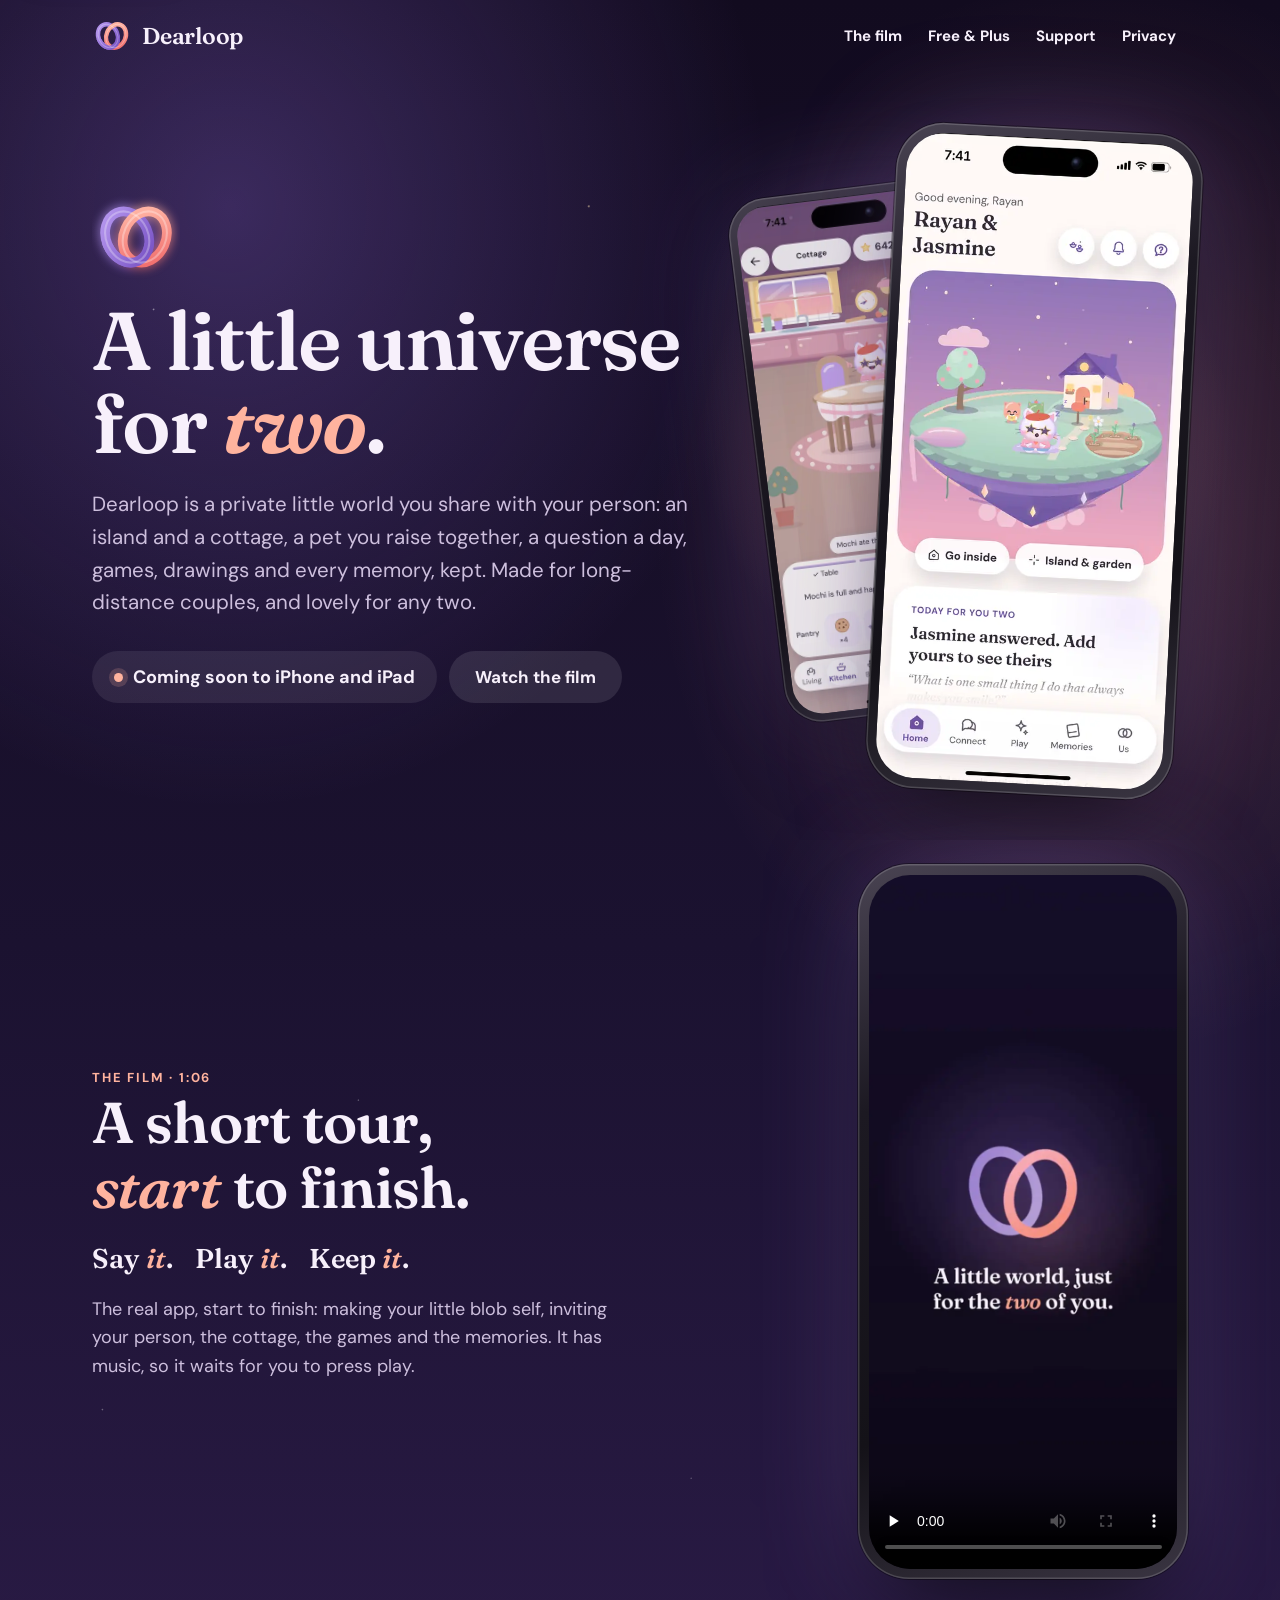
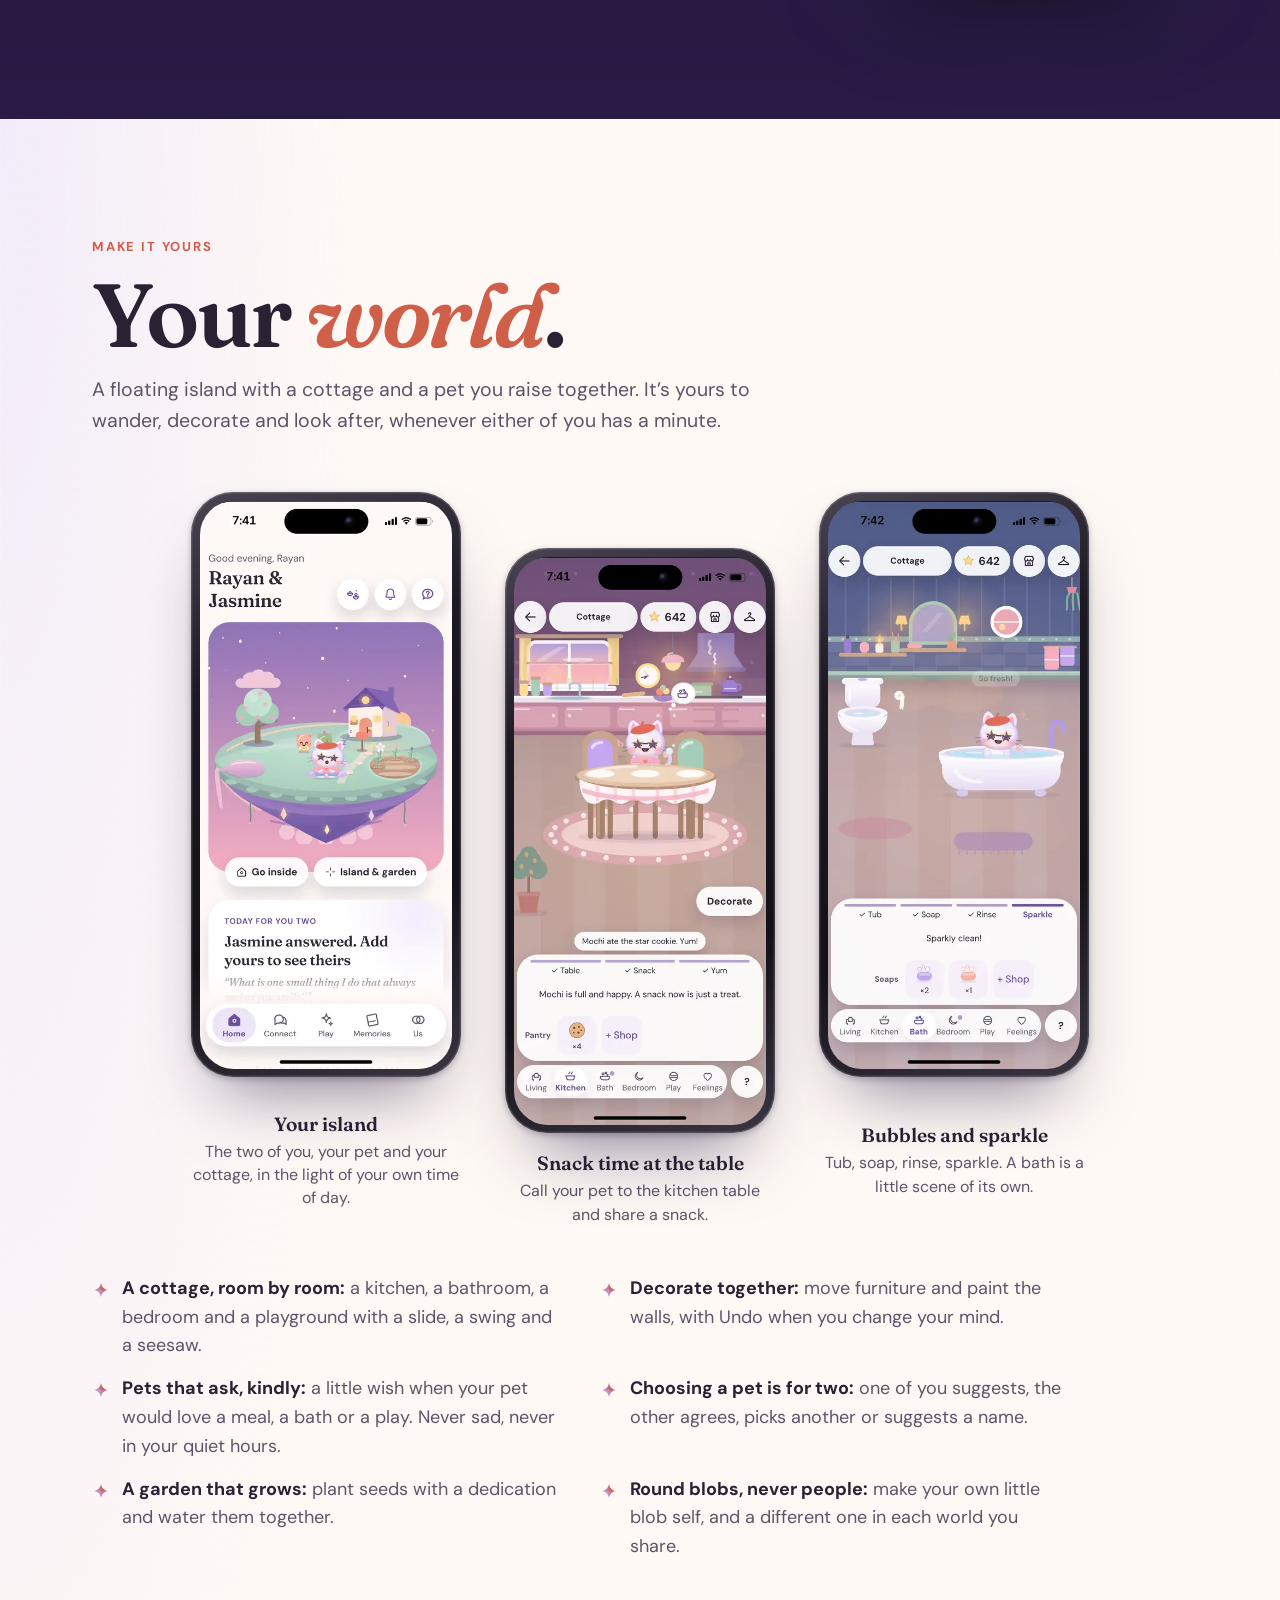
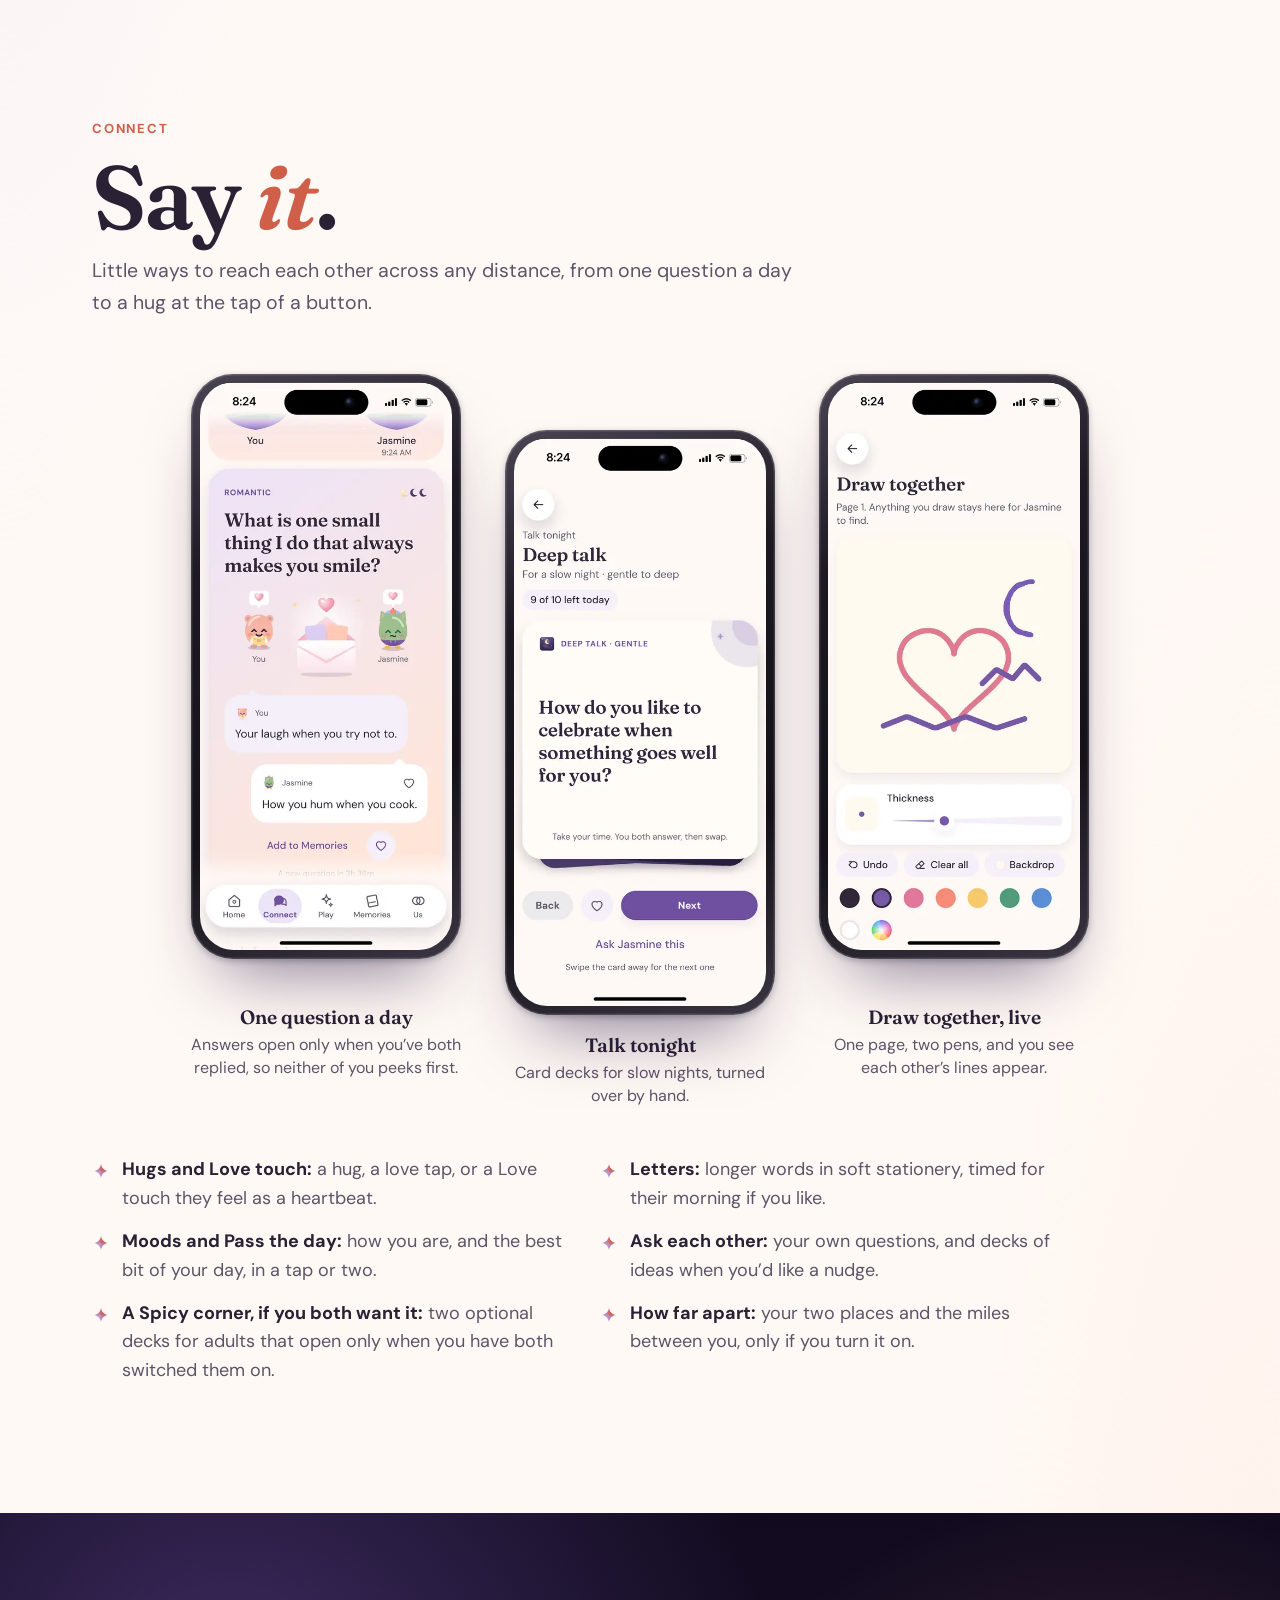
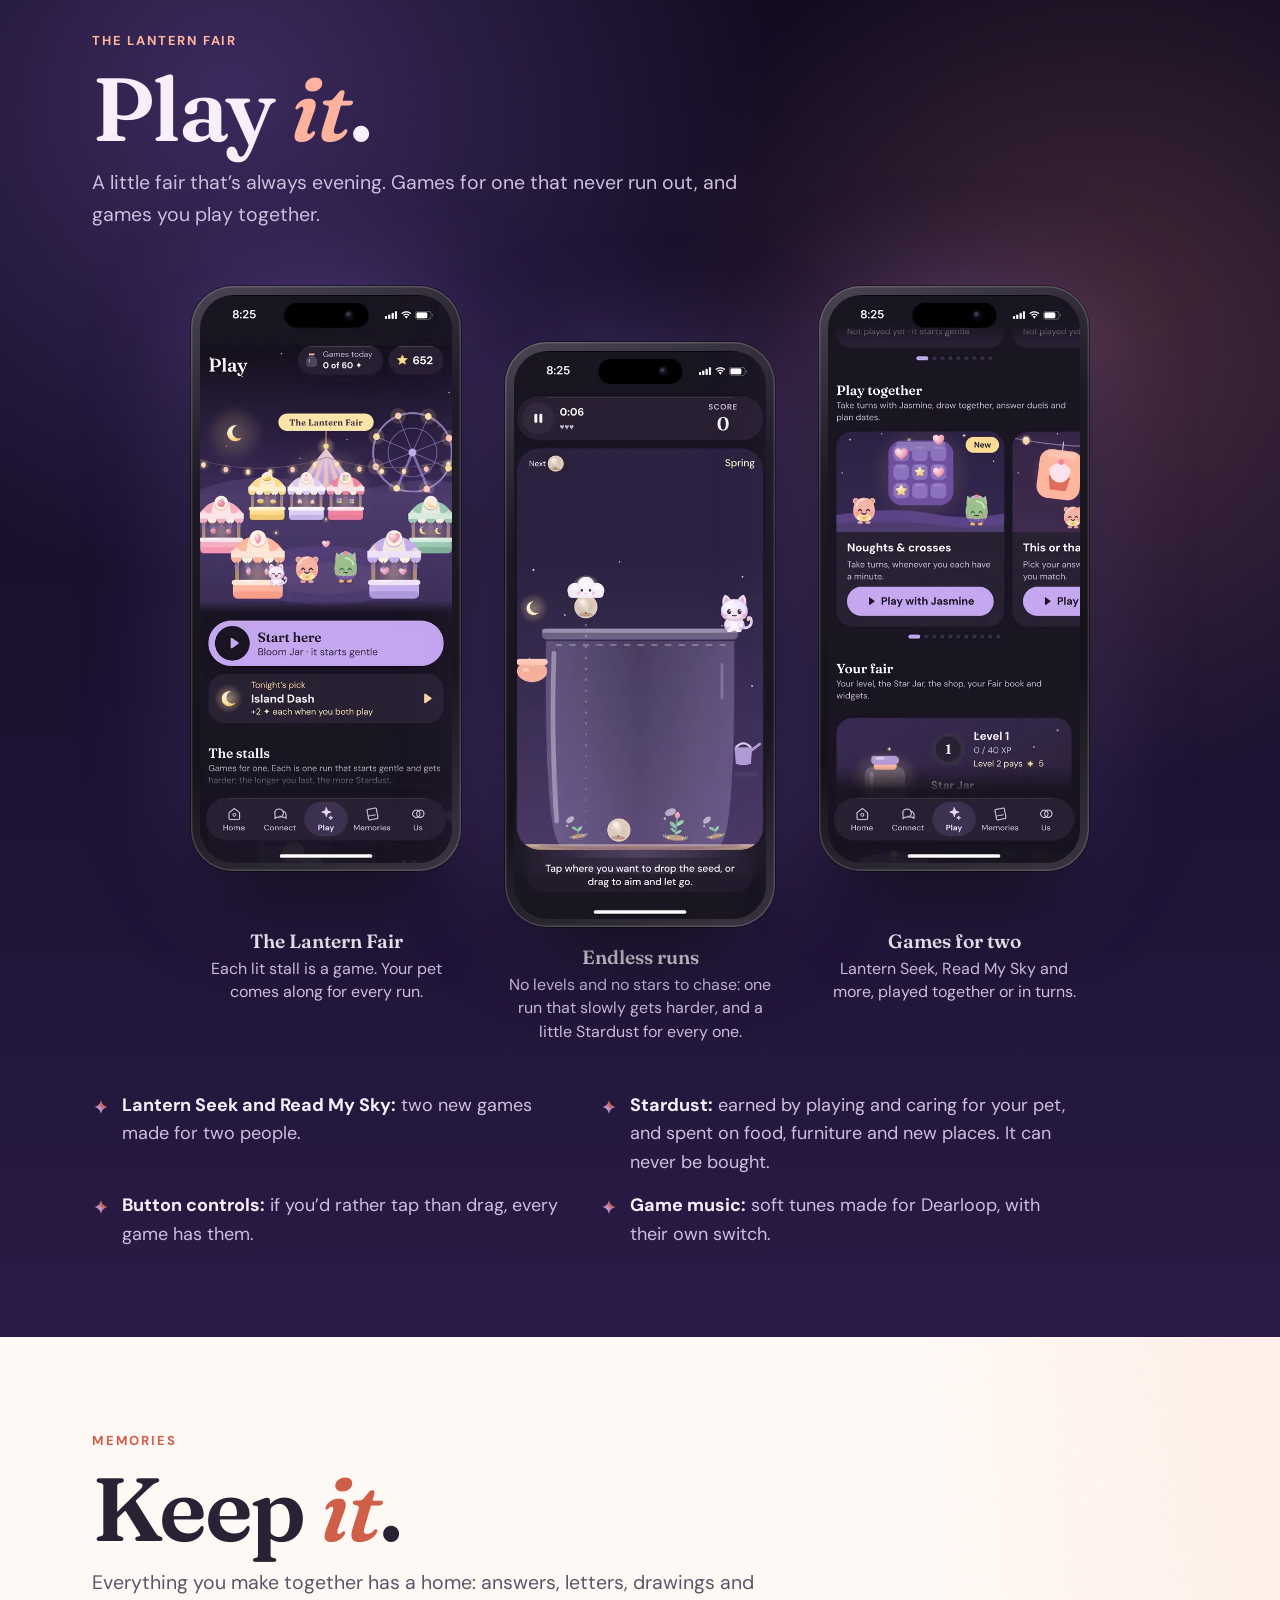
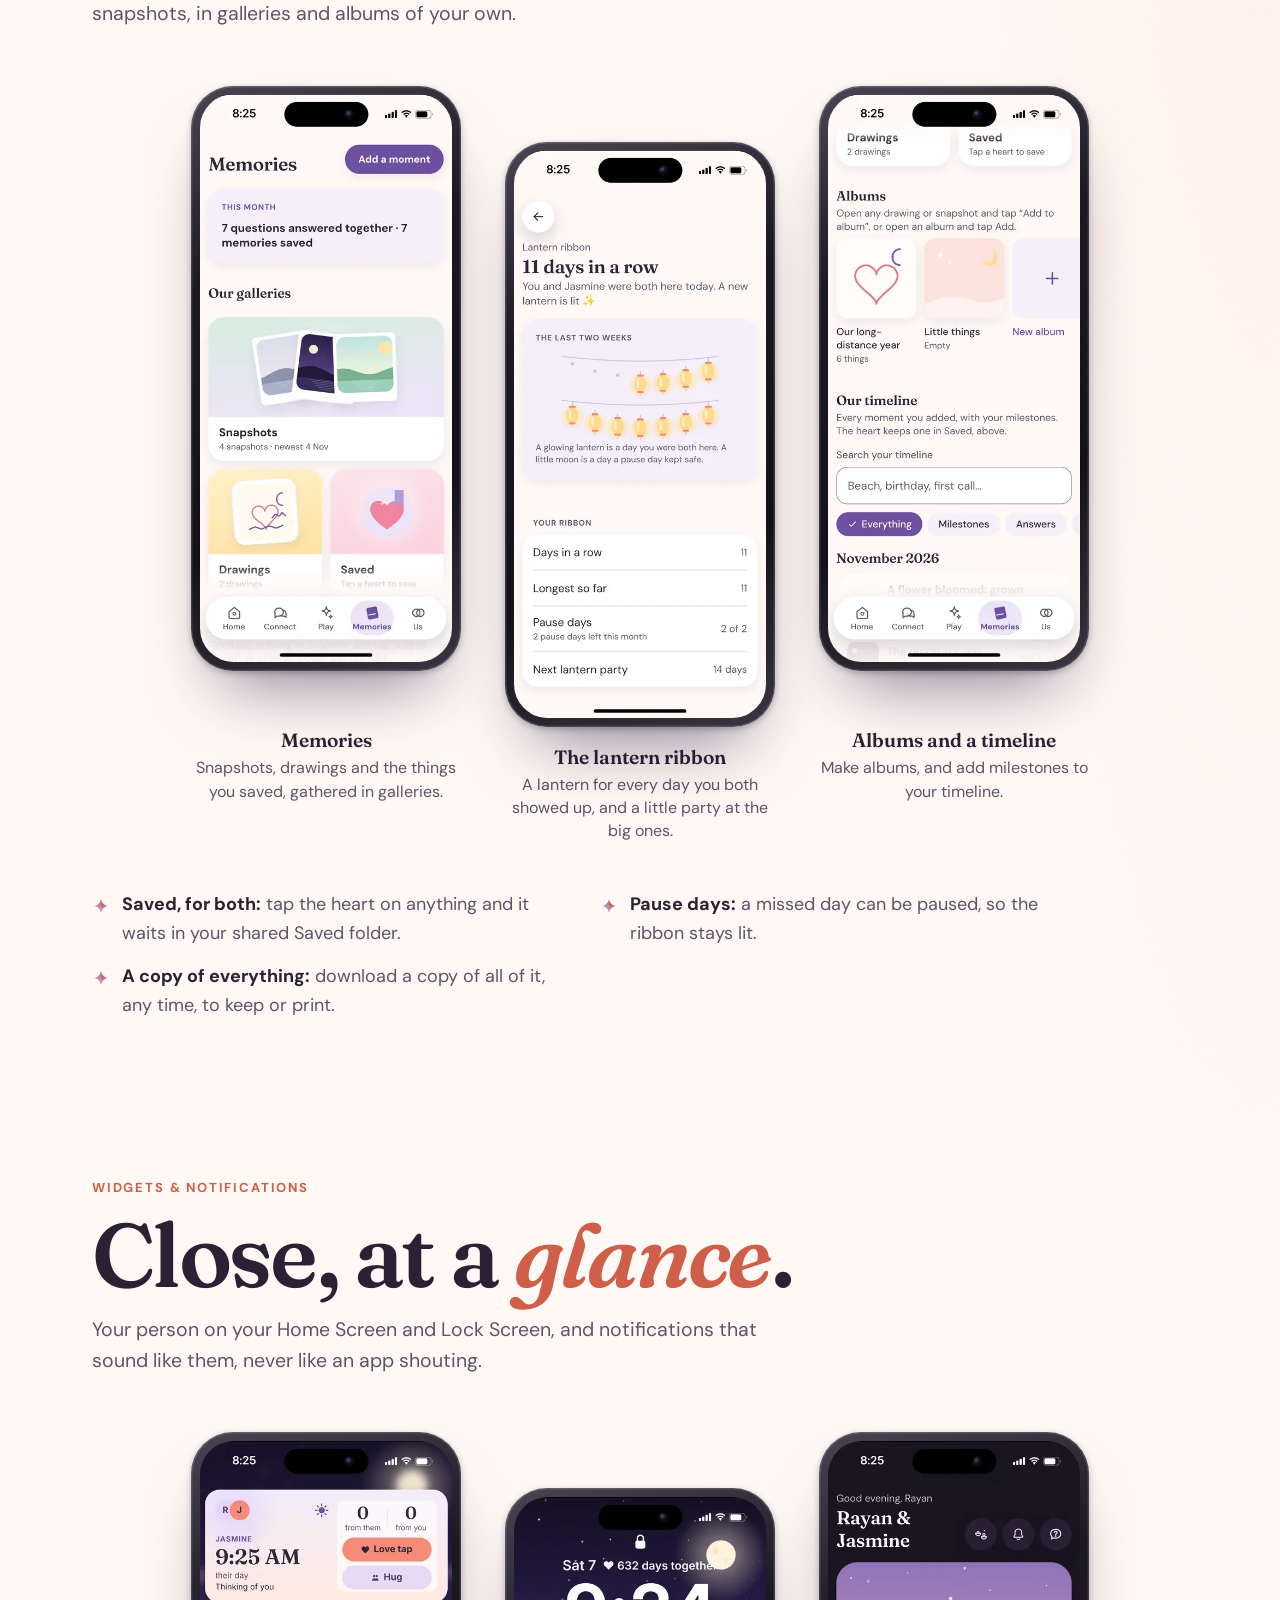
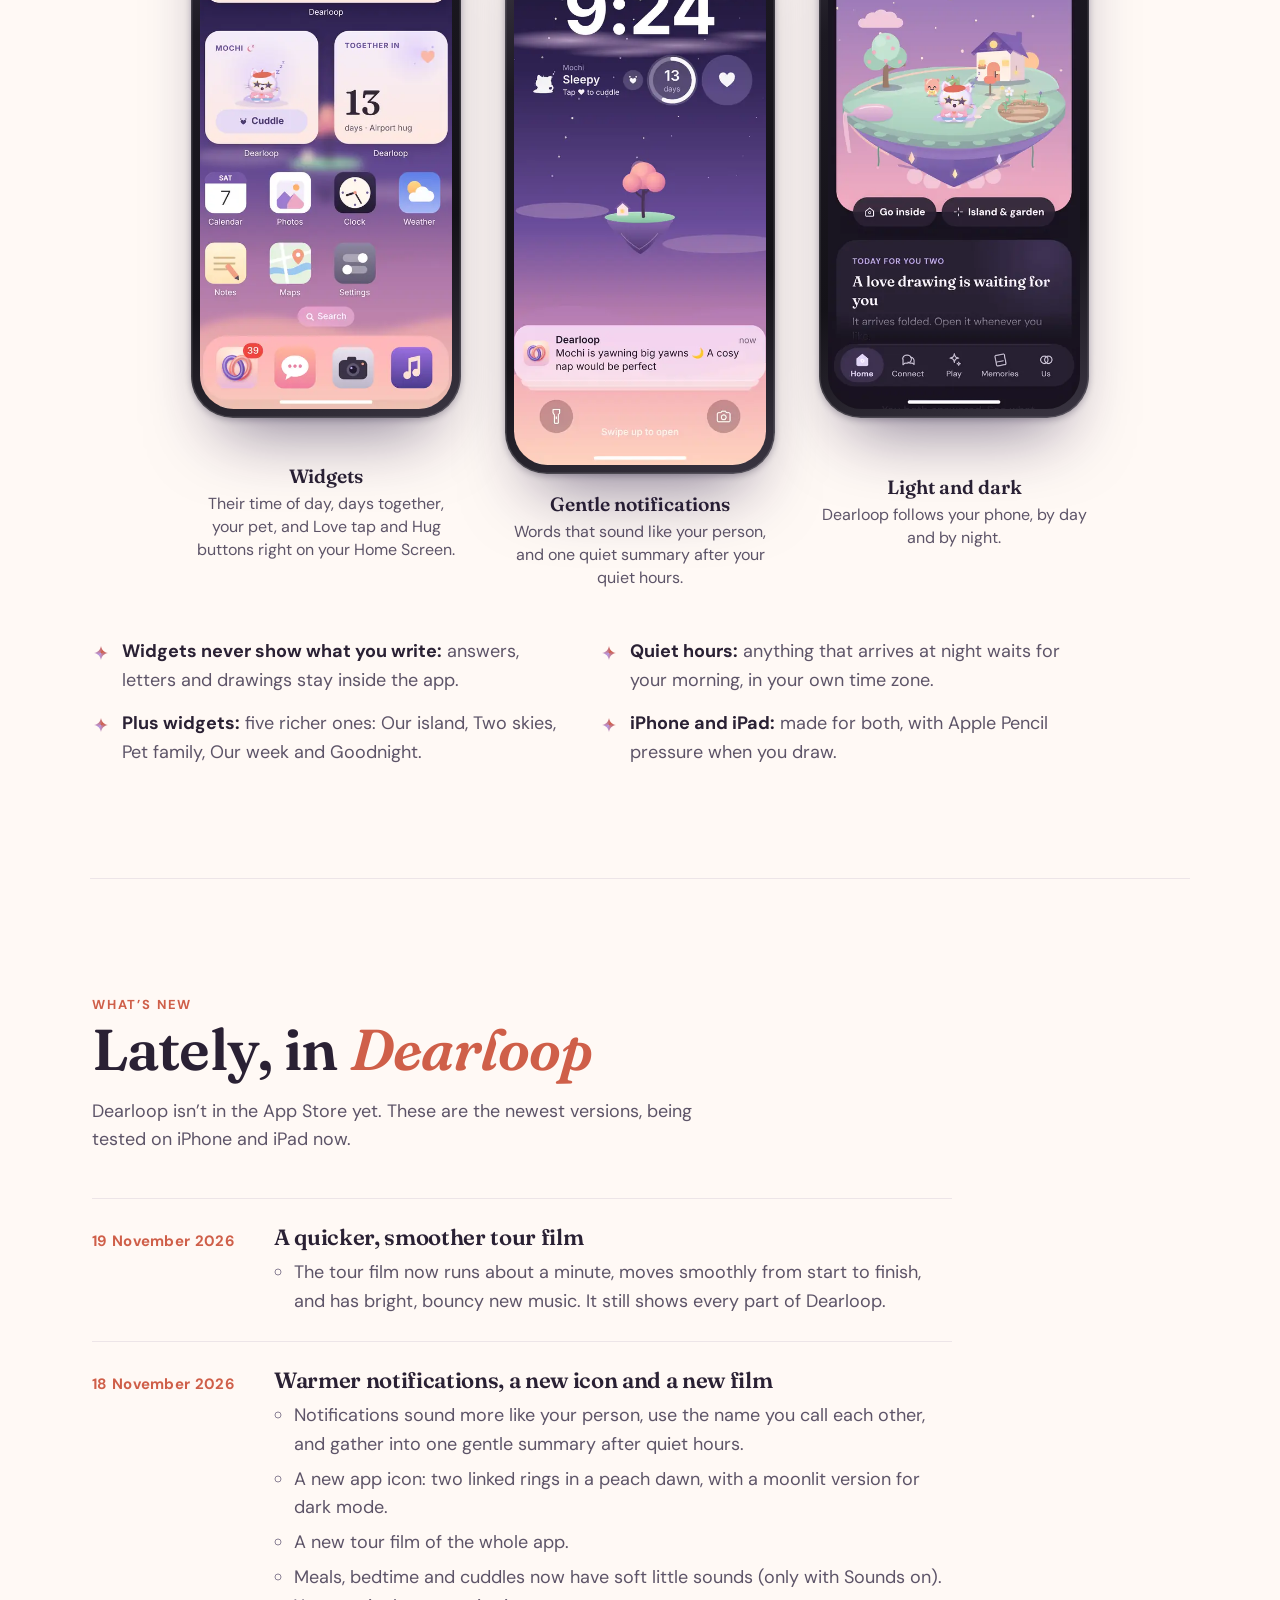
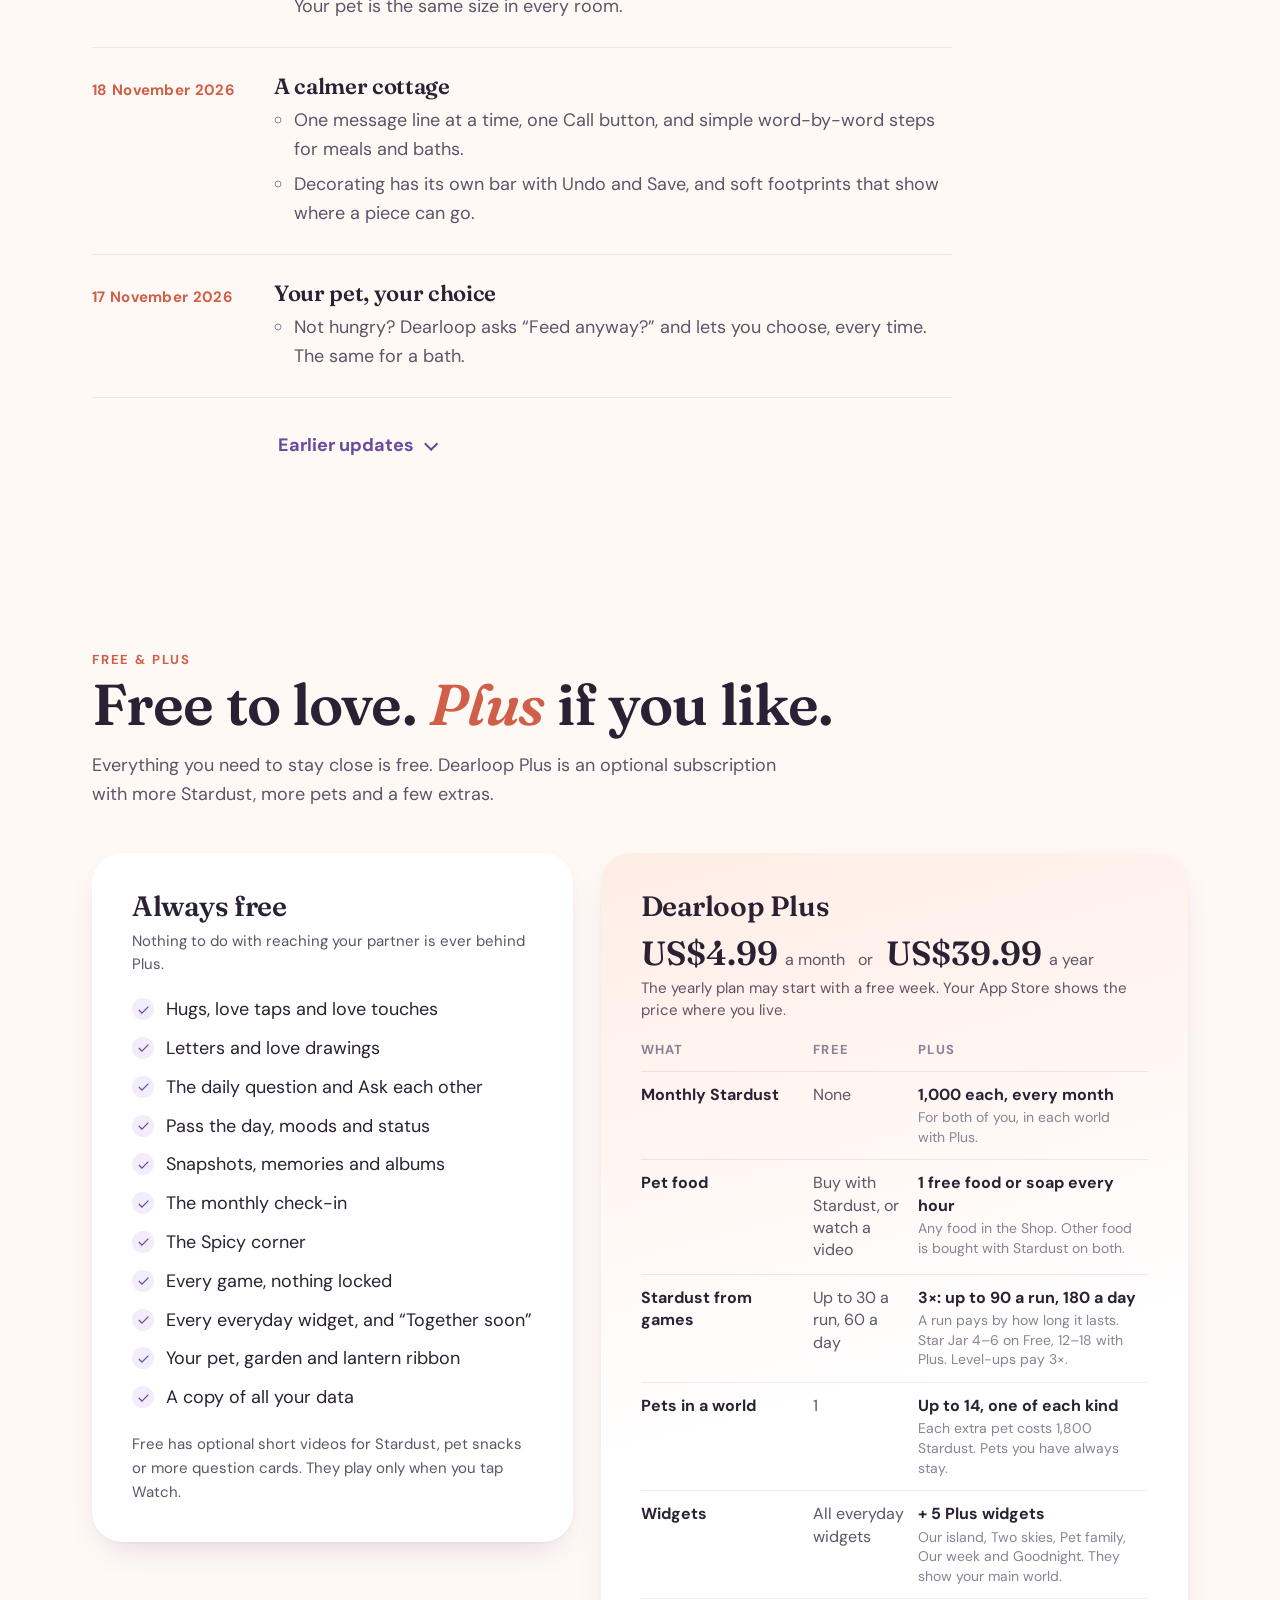
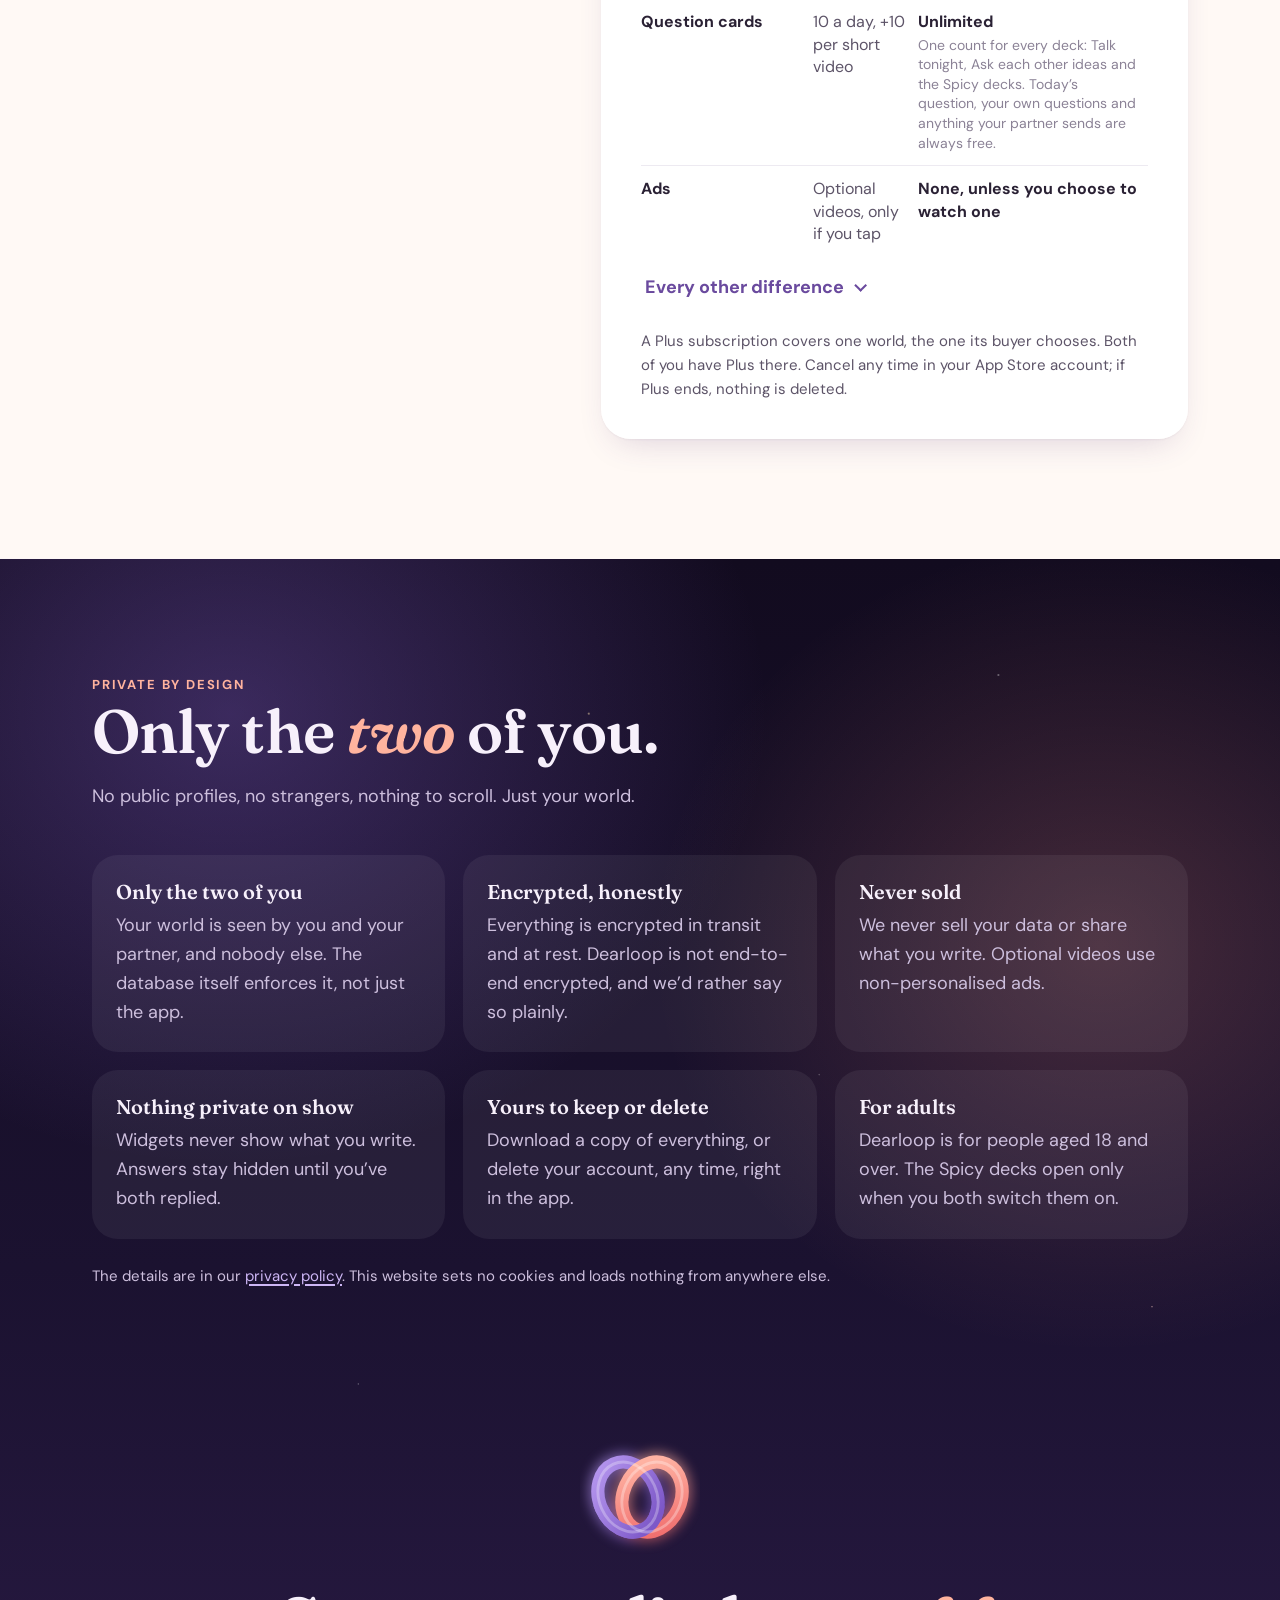
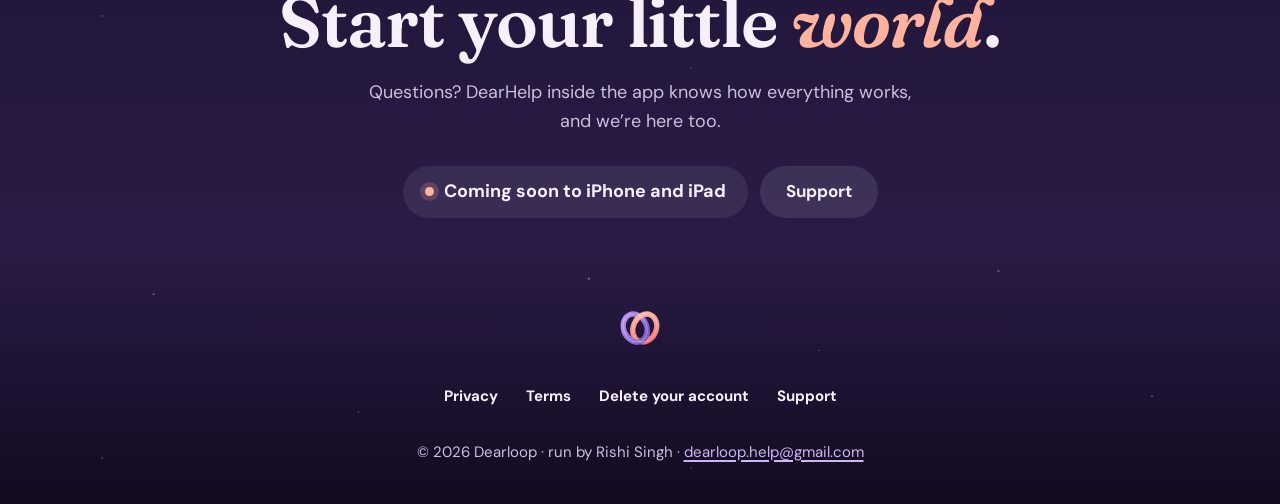
==== commit e0fadb8d: "New names in the screenshots (Rayan and Jasmine) and the new 66-second tour film" ====
--- a/index.html
+++ b/index.html
@@ -71,14 +71,14 @@
 
 <section class="film" id="film" aria-labelledby="film-title"><div class="wrap">
   <div>
-    <span class="eyebrow">The film · 1:40</span>
+    <span class="eyebrow">The film · 1:06</span>
     <h2 id="film-title">A short tour, <em>start</em> to finish.</h2>
     <ul class="chapters" aria-label="Its chapters"><li>Say <em>it</em>.</li><li>Play <em>it</em>.</li><li>Keep <em>it</em>.</li></ul>
-    <p class="muted">The real app, start to finish: making your little blob self, inviting your person, the cottage, the games and the memories. It has soft music, so it waits for you to press play.</p>
-  </div>
-  <div class="phone reel"><video controls preload="none" playsinline poster="img/film-poster.webp" width="1080" height="2340" aria-label="Dearloop tour film, 1 minute 40 seconds, with music">
+    <p class="muted">The real app, start to finish: making your little blob self, inviting your person, the cottage, the games and the memories. It has music, so it waits for you to press play.</p>
+  </div>
+  <div class="phone reel"><video controls preload="none" playsinline poster="img/film-poster.webp" width="1080" height="2340" aria-label="Dearloop tour film, 1 minute 6 seconds, with music">
     <source src="media/dearloop-tour.mp4" type="video/mp4">
-    <a href="media/dearloop-tour.mp4">Download the Dearloop tour film (MP4, 5.2 MB)</a>
+    <a href="media/dearloop-tour.mp4">Download the Dearloop tour film (MP4, 7.6 MB)</a>
   </video></div>
 </div></section>
 </div>
@@ -183,11 +183,11 @@
   <h2 id="new-title">Lately, in <em>Dearloop</em></h2>
   <p class="intro">Dearloop isn’t in the App Store yet. These are the newest versions, being tested on iPhone and iPad now.</p>
   <ol class="log">
-    <li><time datetime="2026-11-18">18 November 2026</time><div><h3>Warmer notifications, a new icon and a new film</h3><ul><li>Notifications sound more like your person, use the name you call each other, and gather into one gentle summary after quiet hours.</li><li>A new app icon: two linked rings in a peach dawn, with a moonlit version for dark mode.</li><li>A new 1:40 tour film, with soft music from Dearloop’s own games.</li><li>Meals, bedtime and cuddles now have soft little sounds (only with Sounds on). Your pet is the same size in every room.</li></ul></div></li>
+    <li><time datetime="2026-11-19">19 November 2026</time><div><h3>A quicker, smoother tour film</h3><ul><li>The tour film now runs about a minute, moves smoothly from start to finish, and has bright, bouncy new music. It still shows every part of Dearloop.</li></ul></div></li>
+    <li><time datetime="2026-11-18">18 November 2026</time><div><h3>Warmer notifications, a new icon and a new film</h3><ul><li>Notifications sound more like your person, use the name you call each other, and gather into one gentle summary after quiet hours.</li><li>A new app icon: two linked rings in a peach dawn, with a moonlit version for dark mode.</li><li>A new tour film of the whole app.</li><li>Meals, bedtime and cuddles now have soft little sounds (only with Sounds on). Your pet is the same size in every room.</li></ul></div></li>
     <li><time datetime="2026-11-18">18 November 2026</time><div><h3>A calmer cottage</h3><ul><li>One message line at a time, one Call button, and simple word-by-word steps for meals and baths.</li><li>Decorating has its own bar with Undo and Save, and soft footprints that show where a piece can go.</li></ul></div></li>
     <li><time datetime="2026-11-17">17 November 2026</time><div><h3>Your pet, your choice</h3><ul><li>Not hungry? Dearloop asks “Feed anyway?” and lets you choose, every time. The same for a bath.</li></ul></div></li>
-    <li><time datetime="2026-11-17">17 November 2026</time><div><h3>Pets that ask for you, kindly</h3><ul><li>When your pet would love a meal, a bath or a play, it can send you a little wish: up to four a day, never in quiet hours, and never sad. When one of you cares, the other isn’t asked.</li><li>Five new Plus widgets: Our island, Two skies, Pet family, Our week and Goodnight. Every earlier widget stays free.</li><li>Card decks turn crisp and clear, and a small chip shows how many cards are left today.</li><li>DearHelp, the guide inside the app, answers with clear numbered steps.</li></ul></div></li>
-    <li><span></span><details><summary>Earlier updates</summary><ol class="log"><li><time datetime="2026-11-16">16 November 2026</time><div><h3>Play with your pet any time</h3><ul><li>No timers for play, cuddles, naps or the potty. A full or freshly bathed pet just says so, kindly.</li></ul></div></li><li><time datetime="2026-11-16">16 November 2026</time><div><h3>Every world, its own welcome</h3><ul><li>Each world you share has its own names and its own little you.</li><li>Dearloop opens faster, and photos and voice notes have a clear storage allowance you can see and manage.</li></ul></div></li><li><time datetime="2026-11-15">15 November 2026</time><div><h3>Endless games and two new games for two</h3><ul><li>Every solo game is one endless run that slowly gets harder. No levels, and every run earns a little Stardust.</li><li>Lantern Seek and Read My Sky: two new games you play together.</li><li>In the Shop, watch a short video for Stardust, only if you want to.</li></ul></div></li><li><time datetime="2026-11-15">15 November 2026</time><div><h3>Table meals, a playground and choosing a pet together</h3><ul><li>Call your pet to the kitchen table and share a snack. A new playground has a slide, a swing, a seesaw and more.</li><li>Every new pet is a decision for two: one of you suggests, the other agrees, picks another or suggests a name.</li></ul></div></li><li><time datetime="2026-11-14">14 November 2026</time><div><h3>A gentler start, and new widgets</h3><ul><li>Making your world and inviting your person is quicker, with an invite link that never shows your name.</li><li>Your garden tells you what it needs next, and your pet strolls around the island.</li><li>Two new widgets: How far apart and Today together.</li></ul></div></li></ol></details></li>
+    <li><span></span><details><summary>Earlier updates</summary><ol class="log"><li><time datetime="2026-11-17">17 November 2026</time><div><h3>Pets that ask for you, kindly</h3><ul><li>When your pet would love a meal, a bath or a play, it can send you a little wish: up to four a day, never in quiet hours, and never sad. When one of you cares, the other isn’t asked.</li><li>Five new Plus widgets: Our island, Two skies, Pet family, Our week and Goodnight. Every earlier widget stays free.</li><li>Card decks turn crisp and clear, and a small chip shows how many cards are left today.</li><li>DearHelp, the guide inside the app, answers with clear numbered steps.</li></ul></div></li><li><time datetime="2026-11-16">16 November 2026</time><div><h3>Play with your pet any time</h3><ul><li>No timers for play, cuddles, naps or the potty. A full or freshly bathed pet just says so, kindly.</li></ul></div></li><li><time datetime="2026-11-16">16 November 2026</time><div><h3>Every world, its own welcome</h3><ul><li>Each world you share has its own names and its own little you.</li><li>Dearloop opens faster, and photos and voice notes have a clear storage allowance you can see and manage.</li></ul></div></li><li><time datetime="2026-11-15">15 November 2026</time><div><h3>Endless games and two new games for two</h3><ul><li>Every solo game is one endless run that slowly gets harder. No levels, and every run earns a little Stardust.</li><li>Lantern Seek and Read My Sky: two new games you play together.</li><li>In the Shop, watch a short video for Stardust, only if you want to.</li></ul></div></li><li><time datetime="2026-11-15">15 November 2026</time><div><h3>Table meals, a playground and choosing a pet together</h3><ul><li>Call your pet to the kitchen table and share a snack. A new playground has a slide, a swing, a seesaw and more.</li><li>Every new pet is a decision for two: one of you suggests, the other agrees, picks another or suggests a name.</li></ul></div></li><li><time datetime="2026-11-14">14 November 2026</time><div><h3>A gentler start, and new widgets</h3><ul><li>Making your world and inviting your person is quicker, with an invite link that never shows your name.</li><li>Your garden tells you what it needs next, and your pet strolls around the island.</li><li>Two new widgets: How far apart and Today together.</li></ul></div></li></ol></details></li>
   </ol>
 </div></section>
 <section class="plans" id="plans" aria-labelledby="plans-title"><div class="wrap">
